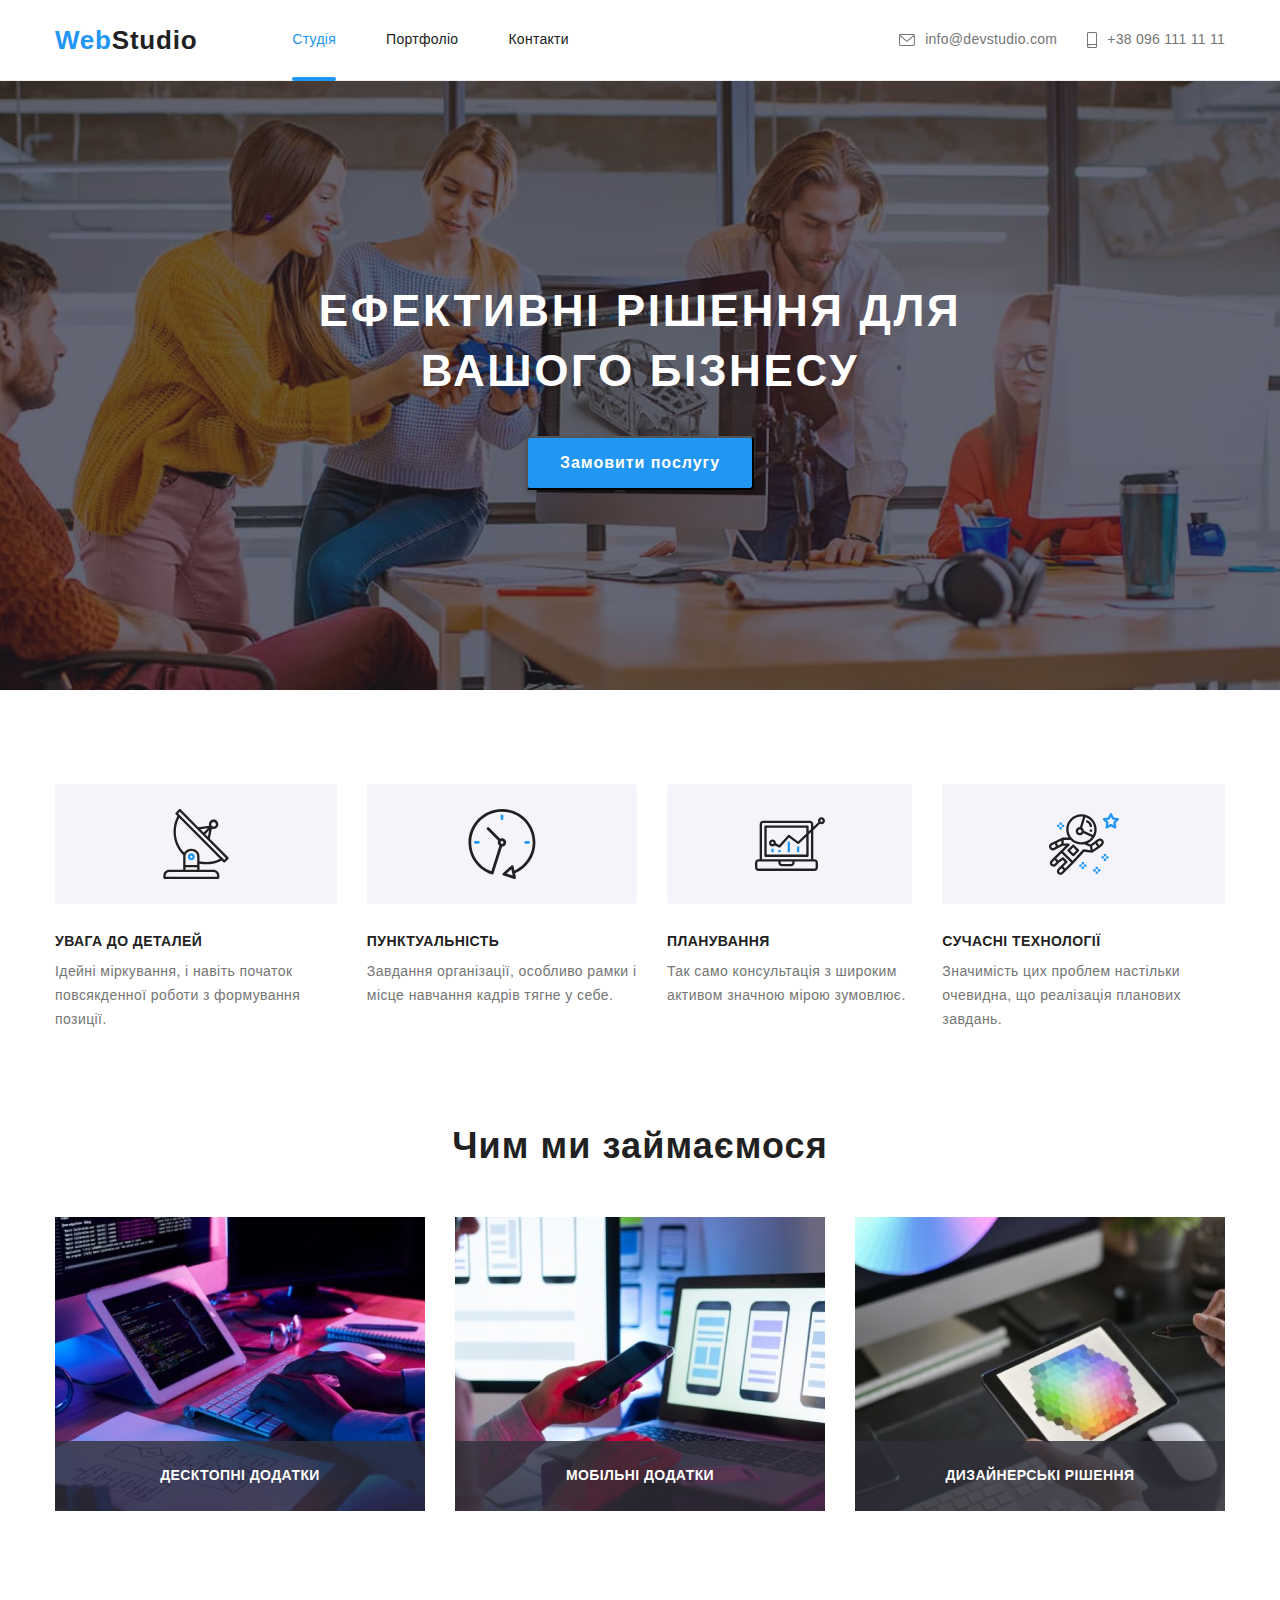
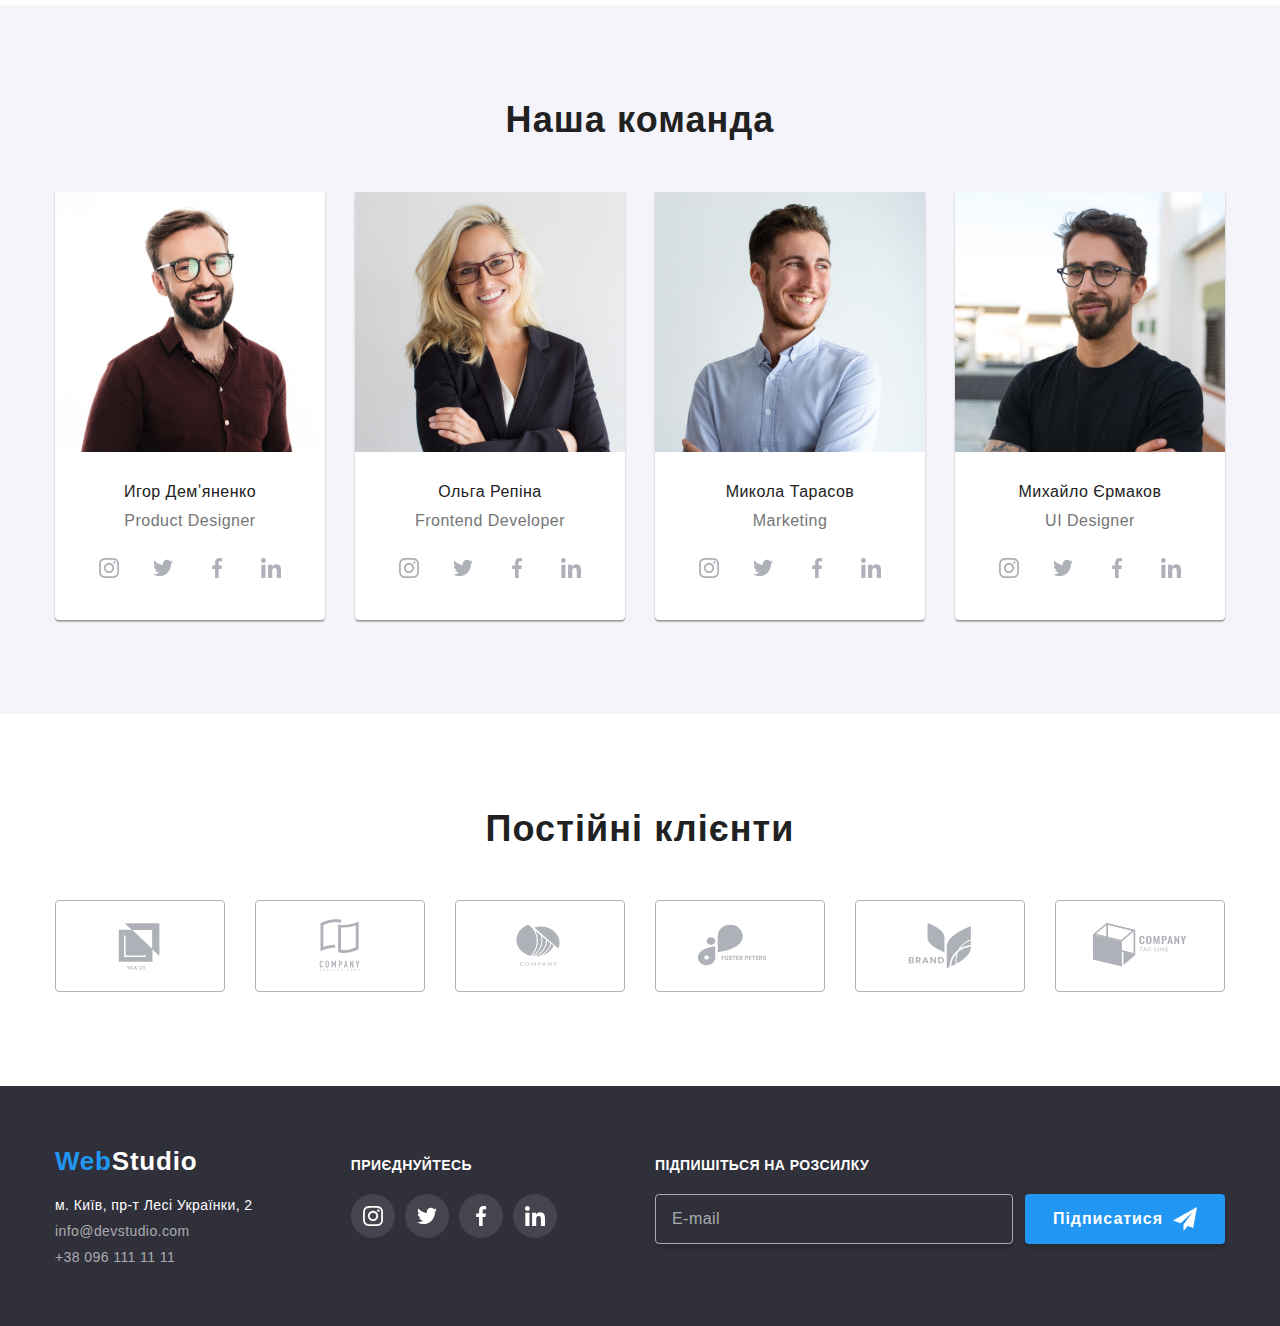
==== index.html @ 4e76b280 "clone hw7" ====
<!DOCTYPE html>
<html lang="en">
  <head>
    <meta charset="UTF-8" />
    <meta http-equiv="X-UA-Compatible" content="IE=edge" />
    <meta name="viewport" content="width=device-width, initial-scale=1.0" />
    <title>WebStudio</title>
    <link
      rel="stylesheet"
      href="https://cdnjs.cloudflare.com/ajax/libs/modern-normalize/1.1.0/modern-normalize.min.css"
    />
    <link rel="stylesheet" href="./css/main.min.css" />
  </head>

  <body>
    <!-- Header -->
    <header class="header">
      <!-- Navigation -->
      <div class="container nav-container">
        <nav class="nav">
          <a href="./index.html" class="nav__logo logo link"> Web<span class="logo-header">Studio</span> </a>
          <ul class="nav__list list">
            <li class="nav__item">
              <a href="./index.html" class="nav__link current link"> Студія </a>
            </li>
            <li class="nav-item">
              <a href="./portfolio.html" class="nav__link link"> Портфоліо </a>
            </li>
            <li class="nav__item">
              <a href="#" class="nav__link link"> Контакти </a>
            </li>
          </ul>
        </nav>

        <ul class="contact-nav list">
          <li class="contact-nav__item">
            <a href="mailto:info@devstudio.com" class="contact-nav__link link">
              <svg class="contact-nav__icon" width="16" height="12">
                <use href="./images/icons.svg#icon-envelope"></use>
              </svg>
              info@devstudio.com
            </a>
          </li>
          <li class="contact-nav__item">
            <a href="tel:+380961111111" class="contact-nav__link link">
              <svg class="contact-nav__icon" width="10" height="16">
                <use href="./images/icons.svg#icon-smartphone"></use>
              </svg>
              +38 096 111 11 11
            </a>
          </li>
        </ul>
      </div>
    </header>
    <!-- Main Content -->
    <main class="main">
      <!-- Section order service -->
      <section class="hero section">
        <div class="container hero-container">
          <h1 class="hero__title">
            Ефективні рішення для
            <br />
            вашого бізнесу
          </h1>
          <button data-modal-open class="hero__btn btn" type="button">Замовити послугу</button>
        </div>
      </section>
      <!-- Section Features -->
      <section class="main-features section">
        <div class="container">
          <h2 class="visually-hidden">Особливості</h2>
          <ul class="features-list list">
            <li class="features-list__item">
              <div class="features-list__card">
                <div class="features-list__icon-thumb">
                  <svg class="features-list__icon" width="70" height="70">
                    <use href="./images/icons.svg#icon-antenna"></use>
                  </svg>
                </div>
                <h3 class="features-list__title">Увага до деталей</h3>
                <p class="features-list__text">
                  Ідейні міркування, і навіть початок повсякденної роботи з формування позиції.
                </p>
              </div>
            </li>

            <li class="features-list__item">
              <div class="features-list__card">
                <div class="features-list__icon-thumb">
                  <svg class="features-list__icon" width="70" height="70">
                    <use href="./images/icons.svg#icon-clock"></use>
                  </svg>
                </div>
                <h3 class="features-list__title">Пунктуальність</h3>
                <p class="features-list__text">
                  Завдання організації, особливо рамки і місце навчання кадрів тягне у себе.
                </p>
              </div>
            </li>

            <li class="features-list__item">
              <div class="features-list__card">
                <div class="features-list__icon-thumb">
                  <svg class="features-list__icon" width="70" height="70">
                    <use href="./images/icons.svg#icon-diagram"></use>
                  </svg>
                </div>
                <h3 class="features-list__title">Планування</h3>
                <p class="features-list__text">Так само консультація з широким активом значною мірою зумовлює.</p>
              </div>
            </li>

            <li class="features-list__item">
              <div class="features-list__card">
                <div class="features-list__icon-thumb">
                  <svg class="features-list__icon" width="70" height="70">
                    <use href="./images/icons.svg#icon-astronaut"></use>
                  </svg>
                </div>
                <h3 class="features-list__title">Сучасні технології</h3>
                <p class="features-list__text">
                  Значимість цих проблем настільки очевидна, що реалізація планових завдань.
                </p>
              </div>
            </li>
          </ul>
        </div>
      </section>
      <!-- Section what we do -->
      <section class="work section">
        <div class="container">
          <h2 class="work__title">Чим ми займаємося</h2>
          <ul class="work-list list">
            <li class="work-list__item">
              <div class="work-list__thumb">
                <img class="work-list__img" src="images/box1.jpg" alt="Розробка додатків" width="370" />
                <p class="work-list__subtitle">Десктопні додатки</p>
              </div>
            </li>
            <li class="work-list__item">
              <div class="work-list__thumb">
                <img src="images/box2.jpg" alt="Розробка мобільного додатку" width="370" />
                <p class="work-list__subtitle">Мобільні додатки</p>
              </div>
            </li>
            <li class="work-list__item">
              <div class="work-list__thumb">
                <img src="images/box3.jpg" alt="Розробка дизайну" width="370" />
                <p class="work-list__subtitle">Дизайнерські рішення</p>
              </div>
            </li>
          </ul>
        </div>
      </section>
      <!-- Our team -->
      <section class="our-team section">
        <div class="container">
          <h2 class="our-team__title">Наша команда</h2>
          <ul class="team-list list">
            <li class="team-list__item">
              <img src="images/img.jpg" alt="Фото Игорь Демьяненко" class="photo-team" width="270" />
              <div class="team-list__wrap">
                <h3 class="team-list__title">Игор Демʼяненко</h3>
                <p lang="en" class="team-list__text">Product Designer</p>
                <ul class="socnet list">
                  <li class="socnet__item">
                    <a href="" class="socnet__link link">
                      <svg class="socnet__icon" width="20" height="20">
                        <use href="./images/icons.svg#icon-instagram"></use>
                      </svg>
                    </a>
                  </li>
                  <li class="socnet__item">
                    <a href="" class="socnet__link link">
                      <svg class="socnet__icon" width="20" height="20">
                        <use href="./images/icons.svg#icon-twitter"></use>
                      </svg>
                    </a>
                  </li>
                  <li class="socnet__item">
                    <a href="" class="socnet__link link">
                      <svg class="socnet__icon" width="20" height="20">
                        <use href="./images/icons.svg#icon-facebook"></use>
                      </svg>
                    </a>
                  </li>
                  <li class="socnet__item">
                    <a href="" class="socnet__link link">
                      <svg class="socnet__icon" width="20" height="20">
                        <use href="./images/icons.svg#icon-linkedin"></use>
                      </svg>
                    </a>
                  </li>
                </ul>
              </div>
            </li>

            <li class="team-list__item">
              <img src="images/img1.jpg" alt="Фото Ольга Репина" class="photo-team" width="270" />
              <div class="team-list__wrap">
                <h3 class="team-list__title">Ольга Репіна</h3>
                <p lang="en" class="team-list__text">Frontend Developer</p>
                <ul class="socnet list">
                  <li class="socnet__item">
                    <a href="" class="socnet__link link">
                      <svg class="socnet__icon" width="20" height="20">
                        <use href="./images/icons.svg#icon-instagram"></use>
                      </svg>
                    </a>
                  </li>
                  <li class="socnet__item">
                    <a href="" class="socnet__link link">
                      <svg class="socnet__icon" width="20" height="20">
                        <use href="./images/icons.svg#icon-twitter"></use>
                      </svg>
                    </a>
                  </li>
                  <li class="socnet__item">
                    <a href="" class="socnet__link link">
                      <svg class="socnet__icon" width="20" height="20">
                        <use href="./images/icons.svg#icon-facebook"></use>
                      </svg>
                    </a>
                  </li>
                  <li class="socnet__item">
                    <a href="" class="socnet__link link">
                      <svg class="socnet__icon" width="20" height="20">
                        <use href="./images/icons.svg#icon-linkedin"></use>
                      </svg>
                    </a>
                  </li>
                </ul>
              </div>
            </li>

            <li class="team-list__item">
              <img src="images/img2.jpg" alt="Фото Николай Тарасов" class="photo-team" width="270" />
              <div class="team-list__wrap">
                <h3 class="team-list__title">Микола Тарасов</h3>
                <p lang="en" class="team-list__text">Marketing</p>
                <ul class="socnet list">
                  <li class="socnet__item">
                    <a href="" class="socnet__link link">
                      <svg class="socnet__icon" width="20" height="20">
                        <use href="./images/icons.svg#icon-instagram"></use>
                      </svg>
                    </a>
                  </li>
                  <li class="socnet__item">
                    <a href="" class="socnet__link link">
                      <svg class="socnet__icon" width="20" height="20">
                        <use href="./images/icons.svg#icon-twitter"></use>
                      </svg>
                    </a>
                  </li>
                  <li class="socnet__item">
                    <a href="" class="socnet__link link">
                      <svg class="socnet__icon" width="20" height="20">
                        <use href="./images/icons.svg#icon-facebook"></use>
                      </svg>
                    </a>
                  </li>
                  <li class="socnet__item">
                    <a href="" class="socnet__link link">
                      <svg class="socnet__icon" width="20" height="20">
                        <use href="./images/icons.svg#icon-linkedin"></use>
                      </svg>
                    </a>
                  </li>
                </ul>
              </div>
            </li>

            <li class="team-list__item">
              <img src="images/img3.jpg" alt="Фото Михаил Ермаков" class="photo-team" width="270" />
              <div class="team-list__wrap">
                <h3 class="team-list__title">Михайло Єрмаков</h3>
                <p lang="en" class="team-list__text">UI Designer</p>
                <ul class="socnet list">
                  <li class="socnet__item">
                    <a href="" class="socnet__link link">
                      <svg class="socnet__icon" width="20" height="20">
                        <use href="./images/icons.svg#icon-instagram"></use>
                      </svg>
                    </a>
                  </li>
                  <li class="socnet__item">
                    <a href="" class="socnet__link link">
                      <svg class="socnet__icon" width="20" height="20">
                        <use href="./images/icons.svg#icon-twitter"></use>
                      </svg>
                    </a>
                  </li>
                  <li class="socnet__item">
                    <a href="" class="socnet__link link">
                      <svg class="socnet__icon" width="20" height="20">
                        <use href="./images/icons.svg#icon-facebook"></use>
                      </svg>
                    </a>
                  </li>
                  <li class="socnet__item">
                    <a href="" class="socnet__link link">
                      <svg class="socnet__icon" width="20" height="20">
                        <use href="./images/icons.svg#icon-linkedin"></use>
                      </svg>
                    </a>
                  </li>
                </ul>
              </div>
            </li>
          </ul>
        </div>
      </section>
      <!-- Clients -->
      <section class="clients section">
        <div class="container">
          <h2 class="clients-title title">Постійні клієнти</h2>
          <ul class="clients-list list">
            <li class="clients-list__item">
              <a href="" class="clients-list__link link">
                <svg class="clients-list__icon" width="106" height="60">
                  <use href="./images/icons.svg#icon-client1"></use>
                </svg>
              </a>
            </li>
            <li class="clients-list__item">
              <a href="" class="clients-list__link link">
                <svg class="clients-list__icon" width="106" height="60">
                  <use href="./images/icons.svg#icon-client2"></use>
                </svg>
              </a>
            </li>
            <li class="clients-list__item">
              <a href="" class="clients-list__link link">
                <svg class="clients-list__icon" width="106" height="60">
                  <use href="./images/icons.svg#icon-client3"></use>
                </svg>
              </a>
            </li>
            <li class="clients-list__item">
              <a href="" class="clients-list__link link">
                <svg class="clients-list__icon" width="106" height="60">
                  <use href="./images/icons.svg#icon-client4"></use>
                </svg>
              </a>
            </li>
            <li class="clients-list__item">
              <a href="" class="clients-list__link link">
                <svg class="clients-list__icon" width="106" height="60">
                  <use href="./images/icons.svg#icon-client5"></use>
                </svg>
              </a>
            </li>
            <li class="clients-list__item">
              <a href="" class="clients-list__link link">
                <svg class="clients-list__icon" width="106" height="60">
                  <use href="./images/icons.svg#icon-client6"></use>
                </svg>
              </a>
            </li>
          </ul>
        </div>
      </section>
    </main>
    <!-- Footer -->
    <footer class="footer">
      <div class="container">
        <div class="footer-wrap">
          <div class="adress-wrap">
            <address class="address">
              <a href="./index.html" class="logo link"> Web<span class="logo-footer">Studio</span> </a>
              <ul class="contacts list">
                <li class="contacts__item">
                  <a
                    href="https://goo.gl/maps/u7yBzn2zctHJCY1Q6"
                    target="_blank"
                    class="contacts__post-address link"
                    rel="noreferrer noopener nofollow "
                  >
                    м. Київ, пр-т Лесі Українки, 2
                  </a>
                </li>
                <li class="contacts__item">
                  <a href="mailto:info@devstudio.com " class="contacts__link link"> info@devstudio.com </a>
                </li>
                <li class="contacts-item">
                  <a href="tel:+380961111111" class="contacts__link link"> +38 096 111 11 11 </a>
                </li>
              </ul>
            </address>
          </div>
          <div class="footer-soc-wrap">
            <h2 class="footer-soc-title title">Приєднуйтесь</h2>
            <ul class="socnet list">
              <li class="socnet__item">
                <a href="" class="socnet__link footer-soc-link link">
                  <svg class="socnet__icon" width="20" height="20">
                    <use href="./images/icons.svg#icon-instagram"></use>
                  </svg>
                </a>
              </li>
              <li class="socnet__item">
                <a href="" class="socnet__link footer-soc-link link">
                  <svg class="socnet__icon" width="20" height="20">
                    <use href="./images/icons.svg#icon-twitter"></use>
                  </svg>
                </a>
              </li>
              <li class="socnet__item">
                <a href="" class="socnet__link footer-soc-link link">
                  <svg class="socnet__icon" width="20" height="20">
                    <use href="./images/icons.svg#icon-facebook"></use>
                  </svg>
                </a>
              </li>
              <li class="socnet__item">
                <a href="" class="socnet__link footer-soc-link link">
                  <svg class="socnet__icon" width="20" height="20">
                    <use href="./images/icons.svg#icon-linkedin"></use>
                  </svg>
                </a>
              </li>
            </ul>
          </div>
          <div class="subscribe">
            <h2 class="subscribe__title">Підпишіться на розсилку</h2>
            <form class="subscribe__form">
              <input class="subscribe__email" name="user-email" type="email" placeholder="E-mail" />
              <button class="subscribe__btn btn" type="submit">
                Підписатися
                <svg class="subscribe__btn-icon" width="24" height="24">
                  <use href="./images/icons.svg#icon-icon-send"></use>
                </svg>
              </button>
            </form>
          </div>
        </div>
      </div>
    </footer>

    <div class="backdrop is-hidden" data-modal>
      <div class="modal">
        <p class="modal__title">Залиште свої дані, ми вам передзвонимо</p>
        <div class="btn-close-wrap">
          <button data-modal-close class="btn-close" type="button">
            <svg class="modal-icon-close" width="11" height="11">
              <use href="./images/icons.svg#icon-close-black"></use>
            </svg>
          </button>
        </div>
        <!-- Modal -->
        <form class="modal-form">
          <div class="modal-field">
            <label class="modal-label" for="user-name">Ім'я</label>
            <div class="input-wrap">
              <input type="text" class="modal-input" name="user-name" id="user-name" />
              <svg class="modal-icon" width="18" height="18">
                <use href="./images/icons.svg#icon-user-name"></use>
              </svg>
            </div>
          </div>
          <div class="modal-field">
            <label class="modal-label" for="user-phone">Телефон</label>
            <div class="input-wrap">
              <input type="tel" class="modal-input" name="user-phone" id="user-phone" />
              <svg class="modal-icon" width="18" height="18">
                <use href="./images/icons.svg#icon-user-phone"></use>
              </svg>
            </div>
          </div>
          <div class="modal-field">
            <label class="modal-label" for="user-email">Пошта</label>
            <div class="input-wrap">
              <input type="email" class="modal-input" name="user-email" id="user-email" />
              <svg class="modal-icon" width="18" height="18">
                <use href="./images/icons.svg#icon-user-mail"></use>
              </svg>
            </div>
          </div>
          <div class="modal-field-text">
            <label class="modal-label" for="user-text">Коментар</label>
            <textarea name="user-text" id="user-text" placeholder="Введіть текст" class="modal-text"></textarea>
          </div>
          <div class="modal-field-check">
            <input class="modal-check visually-hidden" type="checkbox" name="policy" id="policy" value="true" />
            <label for="policy" class="check-text">
              <span>
                <svg class="check-icon" width="13" height="10">
                  <use href="./images/icons.svg#icon-check"></use>
                </svg>
              </span>
              Погоджуюся з розсилкою та приймаю<a href="" class="policy-agreement">Умови договору</a>
            </label>
          </div>
          <div class="btn-wrap">
            <button class="btn-modal" type="submit">Відправити</button>
          </div>
        </form>
      </div>
    </div>

    <script src="./js/modal.js"></script>
  </body>
</html>
---- css/main.min.css ----
@font-face{font-family:"Roboto";font-style:normal;font-weight:400;src:url("../fonts/roboto-v30-latin_cyrillic-regular.eot");src:local(""),url("../fonts/roboto-v30-latin_cyrillic-regular.eot?#iefix") format("embedded-opentype"),url("../fonts/roboto-v30-latin_cyrillic-regular.woff2") format("woff2"),url("../fonts/roboto-v30-latin_cyrillic-regular.woff") format("woff"),url("../fonts/roboto-v30-latin_cyrillic-regular.ttf") format("truetype"),url("../fonts/roboto-v30-latin_cyrillic-regular.svg#Roboto") format("svg")}@font-face{font-family:"Roboto";font-style:normal;font-weight:500;src:url("../fonts/roboto-v30-latin_cyrillic-500.eot");src:local(""),url("../fonts/roboto-v30-latin_cyrillic-500.eot?#iefix") format("embedded-opentype"),url("../fonts/roboto-v30-latin_cyrillic-500.woff2") format("woff2"),url("../fonts/roboto-v30-latin_cyrillic-500.woff") format("woff"),url("../fonts/roboto-v30-latin_cyrillic-500.ttf") format("truetype"),url("../fonts/roboto-v30-latin_cyrillic-500.svg#Roboto") format("svg")}@font-face{font-family:"Roboto";font-style:normal;font-weight:700;src:url("../fonts/roboto-v30-latin_cyrillic-700.eot");src:local(""),url("../fonts/roboto-v30-latin_cyrillic-700.eot?#iefix") format("embedded-opentype"),url("../fonts/roboto-v30-latin_cyrillic-700.woff2") format("woff2"),url("../fonts/roboto-v30-latin_cyrillic-700.woff") format("woff"),url("../fonts/roboto-v30-latin_cyrillic-700.ttf") format("truetype"),url("../fonts/roboto-v30-latin_cyrillic-700.svg#Roboto") format("svg")}@font-face{font-family:"Roboto";font-style:normal;font-weight:900;src:url("../fonts/roboto-v30-latin_cyrillic-900.eot");src:local(""),url("../fonts/roboto-v30-latin_cyrillic-900.eot?#iefix") format("embedded-opentype"),url("../fonts/roboto-v30-latin_cyrillic-900.woff2") format("woff2"),url("../fonts/roboto-v30-latin_cyrillic-900.woff") format("woff"),url("../fonts/roboto-v30-latin_cyrillic-900.ttf") format("truetype"),url("../fonts/roboto-v30-latin_cyrillic-900.svg#Roboto") format("svg")}@font-face{font-family:"Raleway";font-style:normal;font-weight:700;src:url("../fonts/raleway-v28-latin-700.eot");src:local(""),url("../fonts/raleway-v28-latin-700.eot?#iefix") format("embedded-opentype"),url("../fonts/raleway-v28-latin-700.woff2") format("woff2"),url("../fonts/raleway-v28-latin-700.woff") format("woff"),url("../fonts/raleway-v28-latin-700.ttf") format("truetype"),url("../fonts/raleway-v28-latin-700.svg#Raleway") format("svg")}:root{--brand-color: #2196f3;--btn-hover: #188ce8;--main-color: #212121;--second-color: #757575;--accent-color: #ffffff;--background: #2f303a;--foot-color: rgba(255, 255, 255, 0.6);--portfolio-bcg-color: #f5f4fa;--icon-social-color: #afb1b8;--backdrop-color: rgba(0, 0, 0, 0.2);--overflow-color: rgba(33, 150, 243, 0.9);--timing-duration: 250ms;--timing-function: cubic-bezier(0.4, 0, 0.2, 1)}.visually-hidden{position:absolute;width:1px;height:1px;margin:-1px;border:0;padding:0;white-space:nowrap;clip-path:inset(100%);clip:rect(0 0 0 0);overflow:hidden}h1,h2,h3,h4,h5,h6,p{margin-top:0;margin-bottom:0}ul,ol{margin:0;padding-left:0}body{font-family:"Roboto",sans-serif;font-style:normal;font-size:14px;color:var(--main-color)}img{display:block;max-width:100%;height:auto}.link{text-decoration:none;padding:0}.list{list-style:none}.hero__btn{font-size:16px;line-height:1.9;font-weight:700;letter-spacing:.06em;background:var(--brand-color);box-shadow:0px 4px 4px rgba(0,0,0,.15);border-radius:4px;font-family:inherit;font-style:normal;text-align:center;color:var(--accent-color);padding:10px 32px;transition:background-color var(--timing-duration) var(--timing-function)}.hero__btn:hover,.hero__btn:focus{background-color:var(--btn-hover)}.subscribe__btn{font-size:16px;line-height:1.875;font-weight:700;letter-spacing:.06em;background-color:var(--brand-color);box-shadow:0px 4px 4px rgba(0,0,0,.15);border-radius:4px;border:none;font-family:inherit;font-style:normal;display:flex;align-items:center;text-align:center;color:var(--accent-color);padding:10px 28px;transition:background-color var(--timing-duration) var(--timing-function)}.subscribe__btn:hover,.subscribe__btn:focus{background-color:var(--btn-hover)}.subscribe__btn-icon{fill:currentColor;margin-left:10px}.filters__btn{font-size:16px;line-height:1.6;font-weight:500;letter-spacing:.03em;color:var(--main-color);background-color:var(--portfolio-bcg-color);border-radius:4px;border-style:none;font-family:inherit;font-style:normal;text-align:center;cursor:pointer;padding:6px 22px;transition:background-color var(--timing-duration) var(--timing-function),color var(--timing-duration) var(--timing-function),box-shadow var(--timing-duration) var(--timing-function)}.filters__btn:hover,.filters__btn:focus{background-color:var(--brand-color);color:var(--accent-color);box-shadow:0px 3px 1px rgba(0,0,0,.1),0px 1px 2px rgba(0,0,0,.08),0px 2px 2px rgba(0,0,0,.12)}.current-btn{background-color:var(--brand-color);color:var(--accent-color);box-shadow:0px 3px 1px rgba(0,0,0,.1),0px 1px 2px rgba(0,0,0,.08),0px 2px 2px rgba(0,0,0,.12)}.container{width:100%;max-width:1200px;padding-left:15px;padding-right:15px;margin:0 auto}.section{padding-top:94px;padding-bottom:94px}.work__title,.our-team__title,.clients-title{font-size:36px;line-height:1.17;font-weight:700;letter-spacing:.03em;text-align:center}.backdrop{position:fixed;top:0;left:0;width:100%;height:100%;background-color:var(--backdrop-color);opacity:1;transition:opacity var(--timing-duration) var(--timing-function),visibility var(--timing-duration) var(--timing-function)}.backdrop.is-hidden{visibility:hidden;opacity:0;pointer-events:none}.modal{position:absolute;top:50%;left:50%;width:528px;min-height:581px;background-color:var(--accent-color);box-shadow:0px 1px 3px rgba(0,0,0,.12),0px 1px 1px rgba(0,0,0,.14),0px 2px 1px rgba(0,0,0,.2);border-radius:4px;transform:translate(-50%, -50%) scale(1);transition:transform var(--timing-duration) var(--timing-function);padding:40px}.backdrop.is-hidden .modal{transform:translate(-50%, -50%) scale(0)}.btn-close-wrap{position:absolute;right:8px;top:8px}.btn-close{display:flex;justify-content:center;align-items:center;width:30px;height:30px;border-radius:50%;background:var(--accent-color);border:1px solid rgba(0,0,0,.1);transition:color var(--timing-duration) var(--timing-function)}.btn-close:hover,.btn-close:focus{color:var(--btn-hover)}.modal-icon-close{fill:currentColor}.modal__title{font-size:20px;line-height:1.15;font-weight:700;letter-spacing:.03em;text-align:center;margin-bottom:30px}.modal-form{width:448px}.modal-field{margin-bottom:10px}.modal-label{font-size:12px;line-height:1.17;font-weight:400;letter-spacing:.01em;color:var(--second-color);display:block;margin-bottom:4px}.modal-input{width:100%;height:40px;border:1px solid rgba(33,33,33,.2);border-radius:4px;padding-left:42px;background-color:rgba(0,0,0,0);transition:border var(--timing-duration) var(--timing-function)}.modal-input:focus{border:1px solid var(--overflow-color);outline:rgba(0,0,0,0)}.input-wrap{position:relative}.modal-icon{position:absolute;top:50%;left:15px;transform:translateY(-50%);transition:fill var(--timing-duration) var(--timing-function)}.modal-input:focus~.modal-icon{fill:var(--overflow-color)}.modal-field-text{margin-bottom:20px}.modal-text{width:100%;height:120px;border:1px solid rgba(33,33,33,.2);border-radius:4px;padding:12px 16px;resize:none}.modal-text:focus{border:1px solid var(--overflow-color);outline:rgba(0,0,0,0)}.modal-text::placeholder{font-weight:400;font-size:12px;line-height:14px;letter-spacing:.01em;color:rgba(117,117,117,.5)}.modal-field-check{margin-bottom:30px}.check-text{display:flex;align-items:center;justify-content:center;font-size:14px;line-height:1.7;font-weight:400;letter-spacing:.03em;color:var(--second-color)}.check-text span{width:16px;height:15px;border:2px solid var(--main-color);border-radius:2px;margin-right:10px;display:flex;align-items:center;justify-content:center;transition:background-color var(--timing-duration) var(--timing-function);transition:border-color var(--timing-duration) var(--timing-function)}.modal-check:checked+.check-text span{background-color:var(--brand-color);border:none}.modal-check:focus+.check-text span{border-color:var(--main-color)}.check-icon{fill:rgba(0,0,0,0);transition:fill var(--timing-duration) var(--timing-function)}.modal-check:checked+.check-text .check-icon{fill:var(--accent-color)}.policy-agreement{color:var(--overflow-color);font-weight:400;font-size:14px;line-height:1.7;letter-spacing:.03em}.btn-modal{background:var(--brand-color);box-shadow:0px 4px 4px rgba(0,0,0,.15);border-radius:4px;font-family:inherit;font-style:normal;font-size:16px;line-height:1.875;font-weight:700;letter-spacing:.06em;color:var(--accent-color);padding:10px 52px;border:none;transition:background-color var(--timing-duration) var(--timing-function)}.btn-modal:hover,.btn-modal:focus{background-color:var(--btn-hover)}.btn-wrap{display:flex;justify-content:center;align-items:center}.socnet{display:flex;justify-content:center;gap:10px}.socnet__link{width:44px;height:44px;border-radius:50%;background-color:var(--accent-color);display:flex;align-items:center;justify-content:center;color:var(--icon-social-color);transition:background-color var(--timing-duration) var(--timing-function),color var(--timing-duration) var(--timing-function)}.socnet__link:hover{background-color:var(--brand-color);color:var(--accent-color)}.socnet__icon{fill:currentColor}.footer-soc-link{background-color:rgba(255,255,255,.1);color:var(--accent-color);transition:background-color var(--timing-duration) var(--timing-function)}.footer-soc-link:focus{background-color:var(--brand-color)}.logo{font-family:"Raleway",sans-serif;font-size:26px;line-height:1.19;font-weight:700;letter-spacing:.03em;color:var(--brand-color);padding:0}.logo-header{color:var(--main-color)}.logo-footer{color:var(--accent-color)}.header{border-bottom:1px solid #ececec}.nav-container{display:flex;align-items:center}.nav{display:flex;align-items:center}.nav__list{margin-left:95px;display:flex;gap:50px}.nav__list .nav__item:last-child{margin-right:0}.contact-nav{margin-left:auto;display:flex;justify-content:space-between;gap:30px}.contact-nav__link{font-size:14px;line-height:1.14;font-weight:500;letter-spacing:.02em;color:var(--second-color);display:flex;align-items:center;padding:10px 0;transition:color var(--timing-duration) var(--timing-function)}.contact-nav__link:hover,.contact-nav__link:focus{color:var(--brand-color)}.contact-nav__icon{margin-right:10px;fill:currentColor}.nav__link{font-size:14px;line-height:1.14;font-weight:500;letter-spacing:.02em;color:var(--main-color);display:inline-block;padding:32px 0;transition:color var(--timing-duration) var(--timing-function)}.nav__link:hover,.nav__link:focus{color:var(--brand-color)}.current{color:var(--brand-color);position:relative}.current::after{position:absolute;content:"";width:100%;height:4px;border-radius:2px;background-color:currentColor;left:0;bottom:-1px}.hero{max-width:1600px;margin:0 auto;background-image:linear-gradient(rgba(47, 48, 58, 0.4), rgba(47, 48, 58, 0.4)),url(../images/main-section-Img.jpg);background-repeat:no-repeat;background-size:cover;background-position:center;text-align:center;padding:200px 0}.hero__title{margin-bottom:35px;font-size:44px;line-height:1.36;font-weight:900;letter-spacing:.06em;text-align:center;text-transform:uppercase;color:var(--accent-color)}.features-list{display:flex;gap:30px}.features-list__icon-thumb{display:flex;justify-content:center;align-items:center;height:120px;margin-bottom:30px;background:var(--portfolio-bcg-color);border-radius:4px}.features-list__title{font-size:14px;line-height:1.14;font-weight:700;letter-spacing:.03em;text-transform:uppercase;margin-bottom:10px}.features-list__text{font-weight:400;line-height:1.7;letter-spacing:.03em;color:var(--second-color)}.work{padding-top:0}.work__title{margin-bottom:50px}.work-list{display:flex;justify-content:center;gap:30px}.work-list__thumb{position:relative}.work-list__subtitle{position:absolute;padding:27px 0;font-size:14px;line-height:1.14;font-weight:700;letter-spacing:.03em;text-align:center;text-transform:uppercase;color:var(--accent-color);width:100%;height:70px;background:rgba(47,48,58,.8);bottom:0}.our-team{background-color:var(--portfolio-bcg-color)}.our-team__title{margin-bottom:50px}.team-list{display:flex;gap:30px}.team-list__item{background:var(--accent-color);box-shadow:0px 1px 3px rgba(0,0,0,.12),0px 1px 1px rgba(0,0,0,.14),0px 2px 1px rgba(0,0,0,.2);border-radius:0px 0px 4px 4px}.team-list__wrap{padding:30px 32px}.team-list__title{font-size:16px;line-height:1.19;font-weight:500;letter-spacing:.03em;text-align:center;margin-bottom:10px}.team-list__text{font-size:16px;line-height:1.19;font-weight:400;letter-spacing:.03em;text-align:center;color:var(--second-color);margin-bottom:16px}.clients-list{display:flex;gap:30px;justify-content:center;margin-top:50px}.clients-list__link{width:170px;height:92px;border:1px solid var(--icon-social-color);border-radius:4px;color:var(--icon-social-color);display:flex;align-items:center;justify-content:center;transition:color var(--timing-duration) var(--timing-function),border var(--timing-duration) var(--timing-function)}.clients-list__link:hover,.clients-list__link:focus{color:var(--brand-color);border:1px solid var(--brand-color)}.clients-list__icon{fill:currentColor}.footer{padding:60px 0;background-color:var(--background)}.address{font-style:normal}.contacts{margin-top:20px}.contacts .contacts__item{margin-bottom:10px}.contacts .contacts__item:last-child{margin-bottom:0}.contacts__post-address{font-size:14px;line-height:1.17;font-weight:400;letter-spacing:.03em;color:var(--accent-color);padding:0}.contacts__post-address:hover,.contacts__post-address:focus{color:var(--brand-color)}.contacts__link{font-size:14px;line-height:1.17;font-weight:400;letter-spacing:.03em;color:var(--foot-color);padding:0}.contacts__link:hover,.contacts__link:focus{color:var(--brand-color)}.footer-soc-title,.subscribe__title{font-size:14px;line-height:1.14;font-weight:700;letter-spacing:.03em;text-transform:uppercase;color:var(--accent-color);margin-bottom:20px}.footer-soc-wrap{margin-top:12px}.footer-wrap{display:flex;justify-content:space-between}.subscribe{margin-top:12px}.subscribe__form{display:flex;gap:12px;margin-top:20px}.subscribe__email{width:358px;height:50px;border:1px solid var(--foot-color);box-shadow:0px 4px 4px rgba(0,0,0,.15);border-radius:4px;font-family:inherit;font-style:normal;font-size:16px;line-height:1.25;font-weight:400;letter-spacing:.03em;color:var(--accent-color);background-color:rgba(0,0,0,0);display:flex;align-items:center;padding-left:16px}.subscribe__email::placeholder{color:var(--foot-color)}.subscribe__email:focus{outline:none;border:1px solid var(--overflow-color)}.filters{display:flex;justify-content:center;margin-bottom:46px;gap:8px}.projects{display:flex;flex-wrap:wrap;gap:30px}.projects__item{width:calc((100% - 60px)/3)}.projects__link{display:block;padding:0;transition:box-shadow var(--timing-duration) var(--timing-function)}.projects__link:hover,.projects__link:focus{box-shadow:0px 1px 1px rgba(0,0,0,.12),0px 4px 4px rgba(0,0,0,.06),1px 4px 6px rgba(0,0,0,.16)}.project-card{position:relative;overflow:hidden}.project-card__text{display:flex;align-items:center;top:0;left:0;position:absolute;font-size:18px;line-height:2;font-weight:400;letter-spacing:.03em;padding:63px 24px;color:var(--accent-color);background-color:var(--overflow-color);width:100%;height:100%;transform:translateY(100%);transition:transform var(--timing-duration) var(--timing-function)}.projects__item:hover .project-card__text{transform:translateY(0%)}.description-wrap{border-bottom:1px solid #eee;border-left:1px solid #eee;border-right:1px solid #eee;padding:20px 24px}.description-wrap .description-wrap__title{font-size:18px;line-height:2;font-weight:700;letter-spacing:.06em;margin-bottom:4px;color:var(--main-color)}.description-wrap .description-wrap__type{font-size:16px;line-height:1.87;font-weight:400;letter-spacing:.03em;color:var(--second-color)}/*# sourceMappingURL=main.min.css.map */
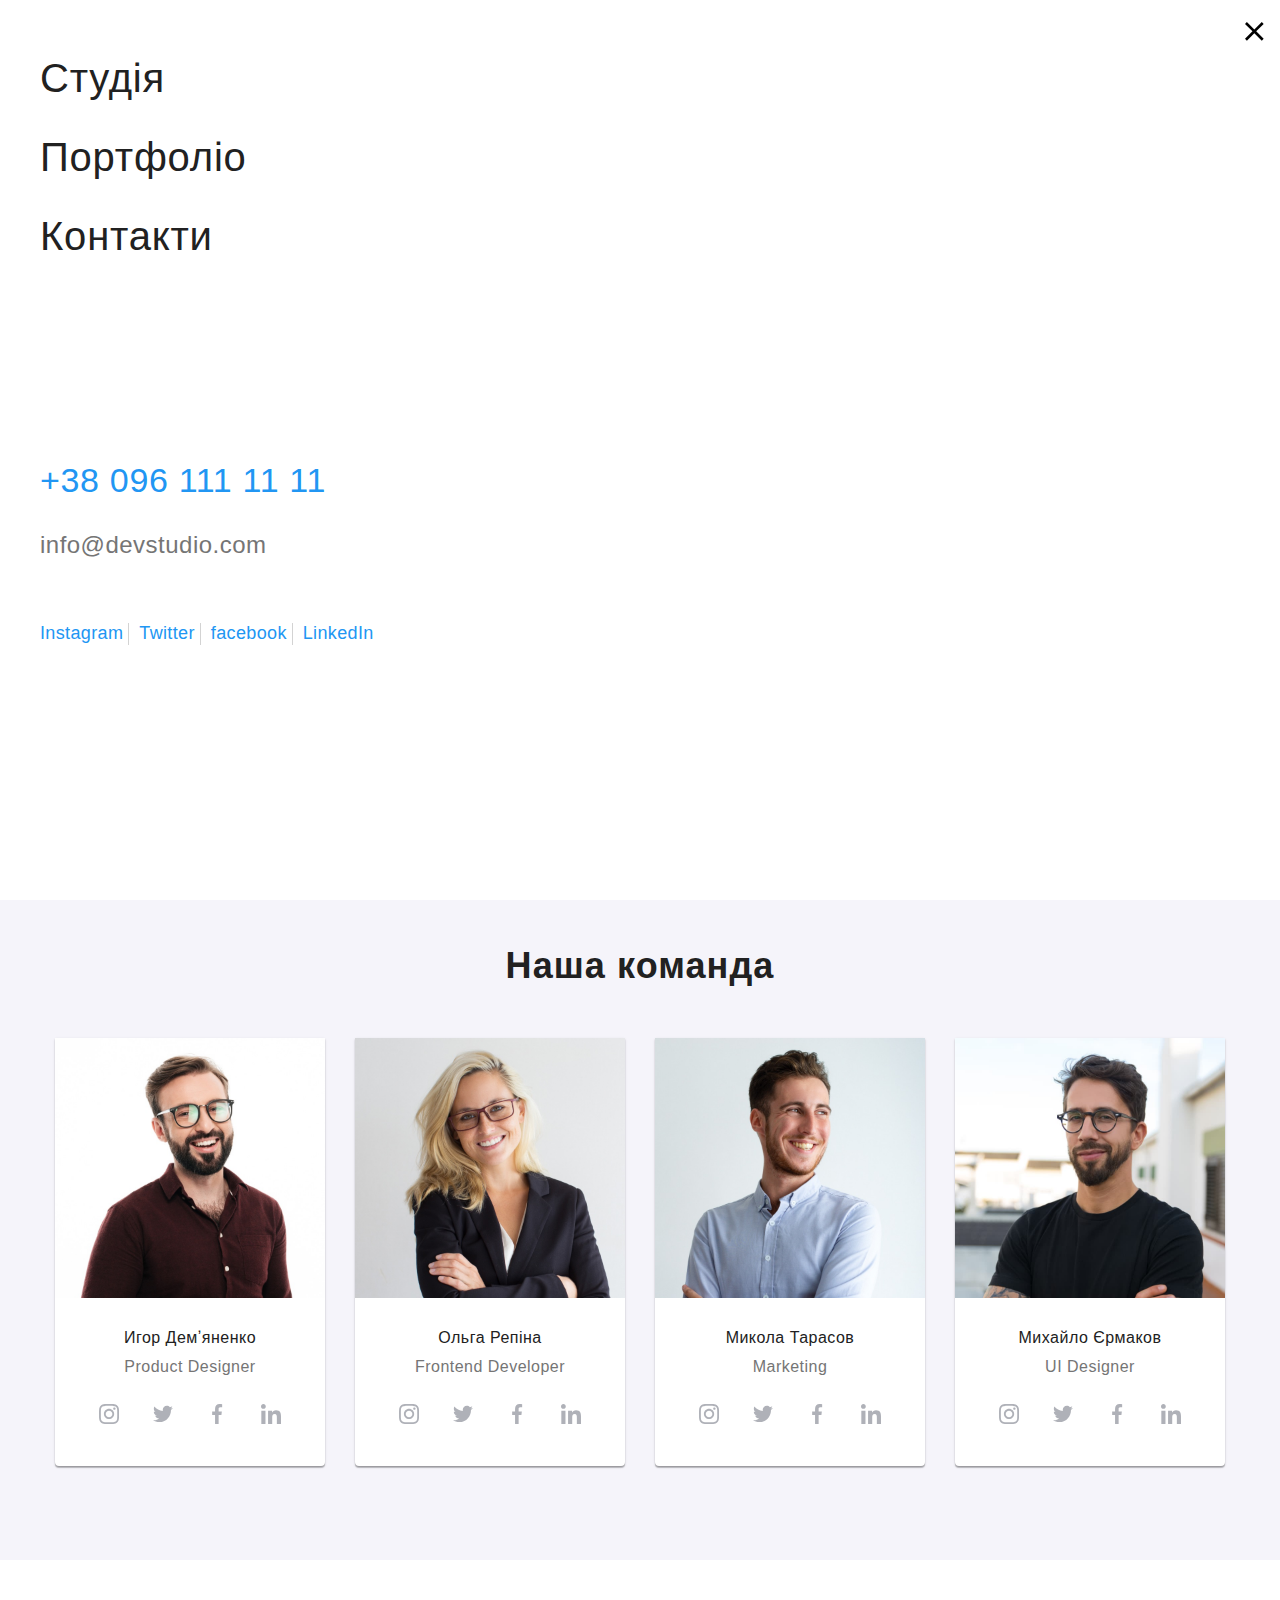
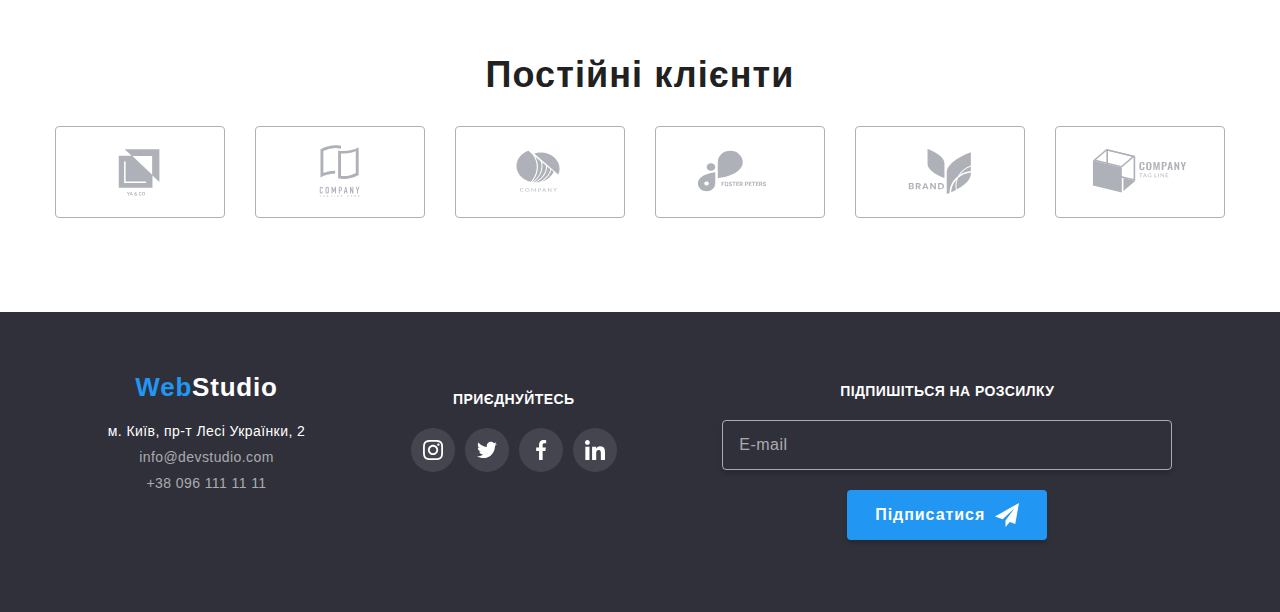
==== commit ee202d0f: "add markup" ====
--- a/index.html
+++ b/index.html
@@ -15,41 +15,60 @@
   <body>
     <!-- Header -->
     <header class="header">
-      <!-- Navigation -->
       <div class="container nav-container">
+        <a href="./index.html" class="header__logo logo link"> Web<span class="logo-header">Studio</span> </a>
+        <button class="menu-open" type="button">
+          <svg class="menu-icon" width="40" height="40">
+            <use href="./images/icons.svg#icon-menu_40px"></use>
+          </svg>
+        </button>
         <nav class="nav">
-          <a href="./index.html" class="nav__logo logo link"> Web<span class="logo-header">Studio</span> </a>
-          <ul class="nav__list list">
-            <li class="nav__item">
-              <a href="./index.html" class="nav__link current link"> Студія </a>
+          <ul class="nav__navigation list">
+            <li class="nav__item navigation-item">
+              <a href="./index.html" class="nav__link navigation-link current link"> Студія </a>
             </li>
             <li class="nav-item">
-              <a href="./portfolio.html" class="nav__link link"> Портфоліо </a>
-            </li>
-            <li class="nav__item">
-              <a href="#" class="nav__link link"> Контакти </a>
+              <a href="./portfolio.html" class="nav__link navigation-link link"> Портфоліо </a>
+            </li>
+            <li class="nav__item navigation-item">
+              <a href="#" class="nav__link navigation-link link"> Контакти </a>
             </li>
           </ul>
         </nav>
-
-        <ul class="contact-nav list">
-          <li class="contact-nav__item">
-            <a href="mailto:info@devstudio.com" class="contact-nav__link link">
-              <svg class="contact-nav__icon" width="16" height="12">
-                <use href="./images/icons.svg#icon-envelope"></use>
-              </svg>
-              info@devstudio.com
-            </a>
-          </li>
-          <li class="contact-nav__item">
-            <a href="tel:+380961111111" class="contact-nav__link link">
-              <svg class="contact-nav__icon" width="10" height="16">
-                <use href="./images/icons.svg#icon-smartphone"></use>
-              </svg>
-              +38 096 111 11 11
-            </a>
-          </li>
-        </ul>
+        <div class="header-connect">
+          <ul class="contact list">
+            <li class="contact__item">
+              <a href="mailto:info@devstudio.com" class="contact-link link">
+                <svg class="contact__icon" width="16" height="12">
+                  <use href="./images/icons.svg#icon-envelope"></use>
+                </svg>
+                info@devstudio.com
+              </a>
+            </li>
+            <li class="contact__item">
+              <a href="tel:+380961111111" class="contact__link link">
+                <svg class="contact__icon" width="10" height="16">
+                  <use href="./images/icons.svg#icon-smartphone"></use>
+                </svg>
+                +38 096 111 11 11
+              </a>
+            </li>
+          </ul>
+          <ul class="social list">
+            <li class="social__item">
+              <a href="" class="social__link link">Instagramm</a>
+            </li>
+            <li class="social__item">
+              <a href="" class="social__link link">Twitter</a>
+            </li>
+            <li class="social__item">
+              <a href="" class="social__link link">facebook</a>
+            </li>
+            <li class="social__item">
+              <a href="" class="social__link link">LinkedIn</a>
+            </li>
+          </ul>
+        </div>
       </div>
     </header>
     <!-- Main Content -->
@@ -127,7 +146,7 @@
         </div>
       </section>
       <!-- Section what we do -->
-      <section class="work section">
+      <!-- <section class="work section">
         <div class="container">
           <h2 class="work__title">Чим ми займаємося</h2>
           <ul class="work-list list">
@@ -151,7 +170,7 @@
             </li>
           </ul>
         </div>
-      </section>
+      </section> -->
       <!-- Our team -->
       <section class="our-team section">
         <div class="container">
@@ -366,9 +385,9 @@
     <footer class="footer">
       <div class="container">
         <div class="footer-wrap">
-          <div class="adress-wrap">
+          <div class="address-wrap">
             <address class="address">
-              <a href="./index.html" class="logo link"> Web<span class="logo-footer">Studio</span> </a>
+              <a href="./index.html" class="logo address__logo link"> Web<span class="logo-footer">Studio</span> </a>
               <ul class="contacts list">
                 <li class="contacts__item">
                   <a
@@ -425,7 +444,9 @@
           <div class="subscribe">
             <h2 class="subscribe__title">Підпишіться на розсилку</h2>
             <form class="subscribe__form">
-              <input class="subscribe__email" name="user-email" type="email" placeholder="E-mail" />
+              <div class="subscribe__field">
+                <input class="subscribe__email" name="user-email" type="email" placeholder="E-mail" />
+              </div>
               <button class="subscribe__btn btn" type="submit">
                 Підписатися
                 <svg class="subscribe__btn-icon" width="24" height="24">
@@ -498,6 +519,54 @@
         </form>
       </div>
     </div>
+    <div class="mobile-menu is-hidden">
+      <div class="menu-container">
+        <button class="menu-close" type="button">
+          <svg class="menu-icon" width="40" height="40">
+            <use href="./images/icons.svg#icon-close_40px"></use>
+          </svg>
+        </button>
+        <nav class="menu-nav">
+          <ul class="menu-nav__navigation list">
+            <li class="menu-nav__item">
+              <a href="./index.html" class="menu-nav__link link"> Студія </a>
+            </li>
+            <li class="menu-nav__item">
+              <a href="./portfolio.html" class="menu-nav__link link"> Портфоліо </a>
+            </li>
+            <li class="menu-nav__item">
+              <a href="#" class="menu-nav__link link"> Контакти </a>
+            </li>
+          </ul>
+        </nav>
+        <div class="menu-connect">
+          <ul class="menu-contact list">
+            <li class="menu-contact__item">
+              <a href="tel:+380961111111" class="menu-tel link"> +38 096 111 11 11 </a>
+            </li>
+            <li class="menu-contact__item">
+              <a href="mailto:info@devstudio.com" class="menu-email link"> info@devstudio.com </a>
+            </li>
+          </ul>
+          <ul class="menu-social list">
+            <li class="menu-social__item">
+              <a href="" class="menu-social__link link">Instagram</a>
+            </li>
+            <li class="menu-social__item">
+              <a href="" class="menu-social__link link">Twitter</a>
+            </li>
+            <li class="menu-social__item">
+              <a href="" class="menu-social__link link">facebook</a>
+            </li>
+            <li class="menu-social__item">
+              <a href="" class="menu-social__link link">LinkedIn</a>
+            </li>
+          </ul>
+        </div>
+      </div>
+    </div>
+
+    <script src="./js/mobile-menu.js"></script>
 
     <script src="./js/modal.js"></script>
   </body>
--- a/css/main.min.css
+++ b/css/main.min.css
@@ -1 +1 @@
-@font-face{font-family:"Roboto";font-style:normal;font-weight:400;src:url("../fonts/roboto-v30-latin_cyrillic-regular.eot");src:local(""),url("../fonts/roboto-v30-latin_cyrillic-regular.eot?#iefix") format("embedded-opentype"),url("../fonts/roboto-v30-latin_cyrillic-regular.woff2") format("woff2"),url("../fonts/roboto-v30-latin_cyrillic-regular.woff") format("woff"),url("../fonts/roboto-v30-latin_cyrillic-regular.ttf") format("truetype"),url("../fonts/roboto-v30-latin_cyrillic-regular.svg#Roboto") format("svg")}@font-face{font-family:"Roboto";font-style:normal;font-weight:500;src:url("../fonts/roboto-v30-latin_cyrillic-500.eot");src:local(""),url("../fonts/roboto-v30-latin_cyrillic-500.eot?#iefix") format("embedded-opentype"),url("../fonts/roboto-v30-latin_cyrillic-500.woff2") format("woff2"),url("../fonts/roboto-v30-latin_cyrillic-500.woff") format("woff"),url("../fonts/roboto-v30-latin_cyrillic-500.ttf") format("truetype"),url("../fonts/roboto-v30-latin_cyrillic-500.svg#Roboto") format("svg")}@font-face{font-family:"Roboto";font-style:normal;font-weight:700;src:url("../fonts/roboto-v30-latin_cyrillic-700.eot");src:local(""),url("../fonts/roboto-v30-latin_cyrillic-700.eot?#iefix") format("embedded-opentype"),url("../fonts/roboto-v30-latin_cyrillic-700.woff2") format("woff2"),url("../fonts/roboto-v30-latin_cyrillic-700.woff") format("woff"),url("../fonts/roboto-v30-latin_cyrillic-700.ttf") format("truetype"),url("../fonts/roboto-v30-latin_cyrillic-700.svg#Roboto") format("svg")}@font-face{font-family:"Roboto";font-style:normal;font-weight:900;src:url("../fonts/roboto-v30-latin_cyrillic-900.eot");src:local(""),url("../fonts/roboto-v30-latin_cyrillic-900.eot?#iefix") format("embedded-opentype"),url("../fonts/roboto-v30-latin_cyrillic-900.woff2") format("woff2"),url("../fonts/roboto-v30-latin_cyrillic-900.woff") format("woff"),url("../fonts/roboto-v30-latin_cyrillic-900.ttf") format("truetype"),url("../fonts/roboto-v30-latin_cyrillic-900.svg#Roboto") format("svg")}@font-face{font-family:"Raleway";font-style:normal;font-weight:700;src:url("../fonts/raleway-v28-latin-700.eot");src:local(""),url("../fonts/raleway-v28-latin-700.eot?#iefix") format("embedded-opentype"),url("../fonts/raleway-v28-latin-700.woff2") format("woff2"),url("../fonts/raleway-v28-latin-700.woff") format("woff"),url("../fonts/raleway-v28-latin-700.ttf") format("truetype"),url("../fonts/raleway-v28-latin-700.svg#Raleway") format("svg")}:root{--brand-color: #2196f3;--btn-hover: #188ce8;--main-color: #212121;--second-color: #757575;--accent-color: #ffffff;--background: #2f303a;--foot-color: rgba(255, 255, 255, 0.6);--portfolio-bcg-color: #f5f4fa;--icon-social-color: #afb1b8;--backdrop-color: rgba(0, 0, 0, 0.2);--overflow-color: rgba(33, 150, 243, 0.9);--timing-duration: 250ms;--timing-function: cubic-bezier(0.4, 0, 0.2, 1)}.visually-hidden{position:absolute;width:1px;height:1px;margin:-1px;border:0;padding:0;white-space:nowrap;clip-path:inset(100%);clip:rect(0 0 0 0);overflow:hidden}h1,h2,h3,h4,h5,h6,p{margin-top:0;margin-bottom:0}ul,ol{margin:0;padding-left:0}body{font-family:"Roboto",sans-serif;font-style:normal;font-size:14px;color:var(--main-color)}img{display:block;max-width:100%;height:auto}.link{text-decoration:none;padding:0}.list{list-style:none}.hero__btn{font-size:16px;line-height:1.9;font-weight:700;letter-spacing:.06em;background:var(--brand-color);box-shadow:0px 4px 4px rgba(0,0,0,.15);border-radius:4px;font-family:inherit;font-style:normal;text-align:center;color:var(--accent-color);padding:10px 32px;transition:background-color var(--timing-duration) var(--timing-function)}.hero__btn:hover,.hero__btn:focus{background-color:var(--btn-hover)}.subscribe__btn{font-size:16px;line-height:1.875;font-weight:700;letter-spacing:.06em;background-color:var(--brand-color);box-shadow:0px 4px 4px rgba(0,0,0,.15);border-radius:4px;border:none;font-family:inherit;font-style:normal;display:flex;align-items:center;text-align:center;color:var(--accent-color);padding:10px 28px;transition:background-color var(--timing-duration) var(--timing-function)}.subscribe__btn:hover,.subscribe__btn:focus{background-color:var(--btn-hover)}.subscribe__btn-icon{fill:currentColor;margin-left:10px}.filters__btn{font-size:16px;line-height:1.6;font-weight:500;letter-spacing:.03em;color:var(--main-color);background-color:var(--portfolio-bcg-color);border-radius:4px;border-style:none;font-family:inherit;font-style:normal;text-align:center;cursor:pointer;padding:6px 22px;transition:background-color var(--timing-duration) var(--timing-function),color var(--timing-duration) var(--timing-function),box-shadow var(--timing-duration) var(--timing-function)}.filters__btn:hover,.filters__btn:focus{background-color:var(--brand-color);color:var(--accent-color);box-shadow:0px 3px 1px rgba(0,0,0,.1),0px 1px 2px rgba(0,0,0,.08),0px 2px 2px rgba(0,0,0,.12)}.current-btn{background-color:var(--brand-color);color:var(--accent-color);box-shadow:0px 3px 1px rgba(0,0,0,.1),0px 1px 2px rgba(0,0,0,.08),0px 2px 2px rgba(0,0,0,.12)}.container{width:100%;max-width:1200px;padding-left:15px;padding-right:15px;margin:0 auto}.section{padding-top:94px;padding-bottom:94px}.work__title,.our-team__title,.clients-title{font-size:36px;line-height:1.17;font-weight:700;letter-spacing:.03em;text-align:center}.backdrop{position:fixed;top:0;left:0;width:100%;height:100%;background-color:var(--backdrop-color);opacity:1;transition:opacity var(--timing-duration) var(--timing-function),visibility var(--timing-duration) var(--timing-function)}.backdrop.is-hidden{visibility:hidden;opacity:0;pointer-events:none}.modal{position:absolute;top:50%;left:50%;width:528px;min-height:581px;background-color:var(--accent-color);box-shadow:0px 1px 3px rgba(0,0,0,.12),0px 1px 1px rgba(0,0,0,.14),0px 2px 1px rgba(0,0,0,.2);border-radius:4px;transform:translate(-50%, -50%) scale(1);transition:transform var(--timing-duration) var(--timing-function);padding:40px}.backdrop.is-hidden .modal{transform:translate(-50%, -50%) scale(0)}.btn-close-wrap{position:absolute;right:8px;top:8px}.btn-close{display:flex;justify-content:center;align-items:center;width:30px;height:30px;border-radius:50%;background:var(--accent-color);border:1px solid rgba(0,0,0,.1);transition:color var(--timing-duration) var(--timing-function)}.btn-close:hover,.btn-close:focus{color:var(--btn-hover)}.modal-icon-close{fill:currentColor}.modal__title{font-size:20px;line-height:1.15;font-weight:700;letter-spacing:.03em;text-align:center;margin-bottom:30px}.modal-form{width:448px}.modal-field{margin-bottom:10px}.modal-label{font-size:12px;line-height:1.17;font-weight:400;letter-spacing:.01em;color:var(--second-color);display:block;margin-bottom:4px}.modal-input{width:100%;height:40px;border:1px solid rgba(33,33,33,.2);border-radius:4px;padding-left:42px;background-color:rgba(0,0,0,0);transition:border var(--timing-duration) var(--timing-function)}.modal-input:focus{border:1px solid var(--overflow-color);outline:rgba(0,0,0,0)}.input-wrap{position:relative}.modal-icon{position:absolute;top:50%;left:15px;transform:translateY(-50%);transition:fill var(--timing-duration) var(--timing-function)}.modal-input:focus~.modal-icon{fill:var(--overflow-color)}.modal-field-text{margin-bottom:20px}.modal-text{width:100%;height:120px;border:1px solid rgba(33,33,33,.2);border-radius:4px;padding:12px 16px;resize:none}.modal-text:focus{border:1px solid var(--overflow-color);outline:rgba(0,0,0,0)}.modal-text::placeholder{font-weight:400;font-size:12px;line-height:14px;letter-spacing:.01em;color:rgba(117,117,117,.5)}.modal-field-check{margin-bottom:30px}.check-text{display:flex;align-items:center;justify-content:center;font-size:14px;line-height:1.7;font-weight:400;letter-spacing:.03em;color:var(--second-color)}.check-text span{width:16px;height:15px;border:2px solid var(--main-color);border-radius:2px;margin-right:10px;display:flex;align-items:center;justify-content:center;transition:background-color var(--timing-duration) var(--timing-function);transition:border-color var(--timing-duration) var(--timing-function)}.modal-check:checked+.check-text span{background-color:var(--brand-color);border:none}.modal-check:focus+.check-text span{border-color:var(--main-color)}.check-icon{fill:rgba(0,0,0,0);transition:fill var(--timing-duration) var(--timing-function)}.modal-check:checked+.check-text .check-icon{fill:var(--accent-color)}.policy-agreement{color:var(--overflow-color);font-weight:400;font-size:14px;line-height:1.7;letter-spacing:.03em}.btn-modal{background:var(--brand-color);box-shadow:0px 4px 4px rgba(0,0,0,.15);border-radius:4px;font-family:inherit;font-style:normal;font-size:16px;line-height:1.875;font-weight:700;letter-spacing:.06em;color:var(--accent-color);padding:10px 52px;border:none;transition:background-color var(--timing-duration) var(--timing-function)}.btn-modal:hover,.btn-modal:focus{background-color:var(--btn-hover)}.btn-wrap{display:flex;justify-content:center;align-items:center}.socnet{display:flex;justify-content:center;gap:10px}.socnet__link{width:44px;height:44px;border-radius:50%;background-color:var(--accent-color);display:flex;align-items:center;justify-content:center;color:var(--icon-social-color);transition:background-color var(--timing-duration) var(--timing-function),color var(--timing-duration) var(--timing-function)}.socnet__link:hover{background-color:var(--brand-color);color:var(--accent-color)}.socnet__icon{fill:currentColor}.footer-soc-link{background-color:rgba(255,255,255,.1);color:var(--accent-color);transition:background-color var(--timing-duration) var(--timing-function)}.footer-soc-link:focus{background-color:var(--brand-color)}.logo{font-family:"Raleway",sans-serif;font-size:26px;line-height:1.19;font-weight:700;letter-spacing:.03em;color:var(--brand-color);padding:0}.logo-header{color:var(--main-color)}.logo-footer{color:var(--accent-color)}.header{border-bottom:1px solid #ececec}.nav-container{display:flex;align-items:center}.nav{display:flex;align-items:center}.nav__list{margin-left:95px;display:flex;gap:50px}.nav__list .nav__item:last-child{margin-right:0}.contact-nav{margin-left:auto;display:flex;justify-content:space-between;gap:30px}.contact-nav__link{font-size:14px;line-height:1.14;font-weight:500;letter-spacing:.02em;color:var(--second-color);display:flex;align-items:center;padding:10px 0;transition:color var(--timing-duration) var(--timing-function)}.contact-nav__link:hover,.contact-nav__link:focus{color:var(--brand-color)}.contact-nav__icon{margin-right:10px;fill:currentColor}.nav__link{font-size:14px;line-height:1.14;font-weight:500;letter-spacing:.02em;color:var(--main-color);display:inline-block;padding:32px 0;transition:color var(--timing-duration) var(--timing-function)}.nav__link:hover,.nav__link:focus{color:var(--brand-color)}.current{color:var(--brand-color);position:relative}.current::after{position:absolute;content:"";width:100%;height:4px;border-radius:2px;background-color:currentColor;left:0;bottom:-1px}.hero{max-width:1600px;margin:0 auto;background-image:linear-gradient(rgba(47, 48, 58, 0.4), rgba(47, 48, 58, 0.4)),url(../images/main-section-Img.jpg);background-repeat:no-repeat;background-size:cover;background-position:center;text-align:center;padding:200px 0}.hero__title{margin-bottom:35px;font-size:44px;line-height:1.36;font-weight:900;letter-spacing:.06em;text-align:center;text-transform:uppercase;color:var(--accent-color)}.features-list{display:flex;gap:30px}.features-list__icon-thumb{display:flex;justify-content:center;align-items:center;height:120px;margin-bottom:30px;background:var(--portfolio-bcg-color);border-radius:4px}.features-list__title{font-size:14px;line-height:1.14;font-weight:700;letter-spacing:.03em;text-transform:uppercase;margin-bottom:10px}.features-list__text{font-weight:400;line-height:1.7;letter-spacing:.03em;color:var(--second-color)}.work{padding-top:0}.work__title{margin-bottom:50px}.work-list{display:flex;justify-content:center;gap:30px}.work-list__thumb{position:relative}.work-list__subtitle{position:absolute;padding:27px 0;font-size:14px;line-height:1.14;font-weight:700;letter-spacing:.03em;text-align:center;text-transform:uppercase;color:var(--accent-color);width:100%;height:70px;background:rgba(47,48,58,.8);bottom:0}.our-team{background-color:var(--portfolio-bcg-color)}.our-team__title{margin-bottom:50px}.team-list{display:flex;gap:30px}.team-list__item{background:var(--accent-color);box-shadow:0px 1px 3px rgba(0,0,0,.12),0px 1px 1px rgba(0,0,0,.14),0px 2px 1px rgba(0,0,0,.2);border-radius:0px 0px 4px 4px}.team-list__wrap{padding:30px 32px}.team-list__title{font-size:16px;line-height:1.19;font-weight:500;letter-spacing:.03em;text-align:center;margin-bottom:10px}.team-list__text{font-size:16px;line-height:1.19;font-weight:400;letter-spacing:.03em;text-align:center;color:var(--second-color);margin-bottom:16px}.clients-list{display:flex;gap:30px;justify-content:center;margin-top:50px}.clients-list__link{width:170px;height:92px;border:1px solid var(--icon-social-color);border-radius:4px;color:var(--icon-social-color);display:flex;align-items:center;justify-content:center;transition:color var(--timing-duration) var(--timing-function),border var(--timing-duration) var(--timing-function)}.clients-list__link:hover,.clients-list__link:focus{color:var(--brand-color);border:1px solid var(--brand-color)}.clients-list__icon{fill:currentColor}.footer{padding:60px 0;background-color:var(--background)}.address{font-style:normal}.contacts{margin-top:20px}.contacts .contacts__item{margin-bottom:10px}.contacts .contacts__item:last-child{margin-bottom:0}.contacts__post-address{font-size:14px;line-height:1.17;font-weight:400;letter-spacing:.03em;color:var(--accent-color);padding:0}.contacts__post-address:hover,.contacts__post-address:focus{color:var(--brand-color)}.contacts__link{font-size:14px;line-height:1.17;font-weight:400;letter-spacing:.03em;color:var(--foot-color);padding:0}.contacts__link:hover,.contacts__link:focus{color:var(--brand-color)}.footer-soc-title,.subscribe__title{font-size:14px;line-height:1.14;font-weight:700;letter-spacing:.03em;text-transform:uppercase;color:var(--accent-color);margin-bottom:20px}.footer-soc-wrap{margin-top:12px}.footer-wrap{display:flex;justify-content:space-between}.subscribe{margin-top:12px}.subscribe__form{display:flex;gap:12px;margin-top:20px}.subscribe__email{width:358px;height:50px;border:1px solid var(--foot-color);box-shadow:0px 4px 4px rgba(0,0,0,.15);border-radius:4px;font-family:inherit;font-style:normal;font-size:16px;line-height:1.25;font-weight:400;letter-spacing:.03em;color:var(--accent-color);background-color:rgba(0,0,0,0);display:flex;align-items:center;padding-left:16px}.subscribe__email::placeholder{color:var(--foot-color)}.subscribe__email:focus{outline:none;border:1px solid var(--overflow-color)}.filters{display:flex;justify-content:center;margin-bottom:46px;gap:8px}.projects{display:flex;flex-wrap:wrap;gap:30px}.projects__item{width:calc((100% - 60px)/3)}.projects__link{display:block;padding:0;transition:box-shadow var(--timing-duration) var(--timing-function)}.projects__link:hover,.projects__link:focus{box-shadow:0px 1px 1px rgba(0,0,0,.12),0px 4px 4px rgba(0,0,0,.06),1px 4px 6px rgba(0,0,0,.16)}.project-card{position:relative;overflow:hidden}.project-card__text{display:flex;align-items:center;top:0;left:0;position:absolute;font-size:18px;line-height:2;font-weight:400;letter-spacing:.03em;padding:63px 24px;color:var(--accent-color);background-color:var(--overflow-color);width:100%;height:100%;transform:translateY(100%);transition:transform var(--timing-duration) var(--timing-function)}.projects__item:hover .project-card__text{transform:translateY(0%)}.description-wrap{border-bottom:1px solid #eee;border-left:1px solid #eee;border-right:1px solid #eee;padding:20px 24px}.description-wrap .description-wrap__title{font-size:18px;line-height:2;font-weight:700;letter-spacing:.06em;margin-bottom:4px;color:var(--main-color)}.description-wrap .description-wrap__type{font-size:16px;line-height:1.87;font-weight:400;letter-spacing:.03em;color:var(--second-color)}/*# sourceMappingURL=main.min.css.map */+.visually-hidden{position:absolute;width:1px;height:1px;margin:-1px;border:0;padding:0;white-space:nowrap;clip-path:inset(100%);clip:rect(0 0 0 0);overflow:hidden}:root{--brand-color: #2196f3;--btn-hover: #188ce8;--main-color: #212121;--second-color: #757575;--accent-color: #ffffff;--background: #2f303a;--foot-color: rgba(255, 255, 255, 0.6);--portfolio-bcg-color: #f5f4fa;--icon-social-color: #afb1b8;--backdrop-color: rgba(0, 0, 0, 0.2);--overflow-color: rgba(33, 150, 243, 0.9);--timing-duration: 250ms;--timing-function: cubic-bezier(0.4, 0, 0.2, 1)}body{font-family:"Roboto",sans-serif;font-style:normal;font-size:14px;color:var(--main-color)}img{display:block;min-width:100%;height:auto}.link{text-decoration:none;padding:0}.list{list-style:none}@font-face{font-family:"Roboto";font-style:normal;font-weight:400;src:url("../fonts/roboto-v30-latin_cyrillic-regular.eot");src:local(""),url("../fonts/roboto-v30-latin_cyrillic-regular.eot?#iefix") format("embedded-opentype"),url("../fonts/roboto-v30-latin_cyrillic-regular.woff2") format("woff2"),url("../fonts/roboto-v30-latin_cyrillic-regular.woff") format("woff"),url("../fonts/roboto-v30-latin_cyrillic-regular.ttf") format("truetype"),url("../fonts/roboto-v30-latin_cyrillic-regular.svg#Roboto") format("svg")}@font-face{font-family:"Roboto";font-style:normal;font-weight:500;src:url("../fonts/roboto-v30-latin_cyrillic-500.eot");src:local(""),url("../fonts/roboto-v30-latin_cyrillic-500.eot?#iefix") format("embedded-opentype"),url("../fonts/roboto-v30-latin_cyrillic-500.woff2") format("woff2"),url("../fonts/roboto-v30-latin_cyrillic-500.woff") format("woff"),url("../fonts/roboto-v30-latin_cyrillic-500.ttf") format("truetype"),url("../fonts/roboto-v30-latin_cyrillic-500.svg#Roboto") format("svg")}@font-face{font-family:"Roboto";font-style:normal;font-weight:700;src:url("../fonts/roboto-v30-latin_cyrillic-700.eot");src:local(""),url("../fonts/roboto-v30-latin_cyrillic-700.eot?#iefix") format("embedded-opentype"),url("../fonts/roboto-v30-latin_cyrillic-700.woff2") format("woff2"),url("../fonts/roboto-v30-latin_cyrillic-700.woff") format("woff"),url("../fonts/roboto-v30-latin_cyrillic-700.ttf") format("truetype"),url("../fonts/roboto-v30-latin_cyrillic-700.svg#Roboto") format("svg")}@font-face{font-family:"Roboto";font-style:normal;font-weight:900;src:url("../fonts/roboto-v30-latin_cyrillic-900.eot");src:local(""),url("../fonts/roboto-v30-latin_cyrillic-900.eot?#iefix") format("embedded-opentype"),url("../fonts/roboto-v30-latin_cyrillic-900.woff2") format("woff2"),url("../fonts/roboto-v30-latin_cyrillic-900.woff") format("woff"),url("../fonts/roboto-v30-latin_cyrillic-900.ttf") format("truetype"),url("../fonts/roboto-v30-latin_cyrillic-900.svg#Roboto") format("svg")}@font-face{font-family:"Raleway";font-style:normal;font-weight:700;src:url("../fonts/raleway-v28-latin-700.eot");src:local(""),url("../fonts/raleway-v28-latin-700.eot?#iefix") format("embedded-opentype"),url("../fonts/raleway-v28-latin-700.woff2") format("woff2"),url("../fonts/raleway-v28-latin-700.woff") format("woff"),url("../fonts/raleway-v28-latin-700.ttf") format("truetype"),url("../fonts/raleway-v28-latin-700.svg#Raleway") format("svg")}h1,h2,h3,h4,h5,h6,p{margin-top:0;margin-bottom:0}ul,ol{margin:0;padding-left:0}.hero__btn{font-size:16px;line-height:1.9;font-weight:700;letter-spacing:.06em;background:var(--brand-color);box-shadow:0px 4px 4px rgba(0,0,0,.15);border-radius:4px;font-family:inherit;font-style:normal;text-align:center;color:var(--accent-color);padding:10px 24px;transition:background-color var(--timing-duration) var(--timing-function)}.hero__btn:hover,.hero__btn:focus{background-color:var(--btn-hover)}.subscribe__btn{font-size:16px;line-height:1.875;font-weight:700;letter-spacing:.06em;background-color:var(--brand-color);box-shadow:0px 4px 4px rgba(0,0,0,.15);border-radius:4px;border:none;font-family:inherit;font-style:normal;display:flex;align-items:center;text-align:center;color:var(--accent-color);padding:10px 28px;margin-left:auto;margin-right:auto;transition:background-color var(--timing-duration) var(--timing-function)}.subscribe__btn:hover,.subscribe__btn:focus{background-color:var(--btn-hover)}.subscribe__btn-icon{fill:currentColor;margin-left:10px}.filters__btn{font-size:16px;line-height:1.6;font-weight:500;letter-spacing:.03em;color:var(--main-color);background-color:var(--portfolio-bcg-color);border-radius:4px;border-style:none;font-family:inherit;font-style:normal;text-align:center;cursor:pointer;padding:6px 22px;transition:background-color var(--timing-duration) var(--timing-function),color var(--timing-duration) var(--timing-function),box-shadow var(--timing-duration) var(--timing-function)}.filters__btn:hover,.filters__btn:focus{background-color:var(--brand-color);color:var(--accent-color);box-shadow:0px 3px 1px rgba(0,0,0,.1),0px 1px 2px rgba(0,0,0,.08),0px 2px 2px rgba(0,0,0,.12)}.current-btn{background-color:var(--brand-color);color:var(--accent-color);box-shadow:0px 3px 1px rgba(0,0,0,.1),0px 1px 2px rgba(0,0,0,.08),0px 2px 2px rgba(0,0,0,.12)}.container{width:100%;padding-left:15px;padding-right:15px;margin-left:auto;margin-right:auto}@media screen and (min-width: 480px){.container{max-width:480px}}@media screen and (min-width: 768px){.container{max-width:768px}}@media screen and (min-width: 1200px){.container{max-width:1200px}}.logo{font-family:"Raleway",sans-serif;font-size:26px;line-height:1.19;font-weight:700;letter-spacing:.03em;color:var(--brand-color);padding:0}.logo-header{color:var(--main-color)}.logo-footer{color:var(--accent-color)}.backdrop{position:fixed;top:0;left:0;width:100%;height:100%;background-color:var(--backdrop-color);opacity:1;transition:opacity var(--timing-duration) var(--timing-function),visibility var(--timing-duration) var(--timing-function)}.backdrop.is-hidden{visibility:hidden;opacity:0;pointer-events:none}.modal{position:absolute;top:50%;left:50%;width:528px;min-height:581px;background-color:var(--accent-color);box-shadow:0px 1px 3px rgba(0,0,0,.12),0px 1px 1px rgba(0,0,0,.14),0px 2px 1px rgba(0,0,0,.2);border-radius:4px;transform:translate(-50%, -50%) scale(1);transition:transform var(--timing-duration) var(--timing-function);padding:40px}.backdrop.is-hidden .modal{transform:translate(-50%, -50%) scale(0)}.btn-close-wrap{position:absolute;right:8px;top:8px}.btn-close{display:flex;justify-content:center;align-items:center;width:30px;height:30px;border-radius:50%;background:var(--accent-color);border:1px solid rgba(0,0,0,.1);transition:color var(--timing-duration) var(--timing-function)}.btn-close:hover,.btn-close:focus{color:var(--btn-hover)}.modal-icon-close{fill:currentColor}.modal__title{font-size:20px;line-height:1.15;font-weight:700;letter-spacing:.03em;text-align:center;margin-bottom:30px}.modal-form{width:448px}.modal-field{margin-bottom:10px}.modal-label{font-size:12px;line-height:1.17;font-weight:400;letter-spacing:.01em;color:var(--second-color);display:block;margin-bottom:4px}.modal-input{width:100%;height:40px;border:1px solid rgba(33,33,33,.2);border-radius:4px;padding-left:42px;background-color:rgba(0,0,0,0);transition:border var(--timing-duration) var(--timing-function)}.modal-input:focus{border:1px solid var(--overflow-color);outline:rgba(0,0,0,0)}.input-wrap{position:relative}.modal-icon{position:absolute;top:50%;left:15px;transform:translateY(-50%);transition:fill var(--timing-duration) var(--timing-function)}.modal-input:focus~.modal-icon{fill:var(--overflow-color)}.modal-field-text{margin-bottom:20px}.modal-text{width:100%;height:120px;border:1px solid rgba(33,33,33,.2);border-radius:4px;padding:12px 16px;resize:none}.modal-text:focus{border:1px solid var(--overflow-color);outline:rgba(0,0,0,0)}.modal-text::placeholder{font-weight:400;font-size:12px;line-height:14px;letter-spacing:.01em;color:rgba(117,117,117,.5)}.modal-field-check{margin-bottom:30px}.check-text{display:flex;align-items:center;justify-content:center;font-size:14px;line-height:1.7;font-weight:400;letter-spacing:.03em;color:var(--second-color)}.check-text span{width:16px;height:15px;border:2px solid var(--main-color);border-radius:2px;margin-right:10px;display:flex;align-items:center;justify-content:center;transition:background-color var(--timing-duration) var(--timing-function);transition:border-color var(--timing-duration) var(--timing-function)}.modal-check:checked+.check-text span{background-color:var(--brand-color);border:none}.modal-check:focus+.check-text span{border-color:var(--main-color)}.check-icon{fill:rgba(0,0,0,0);transition:fill var(--timing-duration) var(--timing-function)}.modal-check:checked+.check-text .check-icon{fill:var(--accent-color)}.policy-agreement{color:var(--overflow-color);font-weight:400;font-size:14px;line-height:1.7;letter-spacing:.03em}.btn-modal{background:var(--brand-color);box-shadow:0px 4px 4px rgba(0,0,0,.15);border-radius:4px;font-family:inherit;font-style:normal;font-size:16px;line-height:1.875;font-weight:700;letter-spacing:.06em;color:var(--accent-color);padding:10px 52px;border:none;transition:background-color var(--timing-duration) var(--timing-function)}.btn-modal:hover,.btn-modal:focus{background-color:var(--btn-hover)}.btn-wrap{display:flex;justify-content:center;align-items:center}.section{padding-top:60px;padding-bottom:60px}@media screen and (min-width: 1200px){.section{padding-top:94px;padding-bottom:94px}}.socnet{display:flex;justify-content:center;gap:10px}.socnet__link{width:44px;height:44px;border-radius:50%;background-color:var(--accent-color);display:flex;align-items:center;justify-content:center;color:var(--icon-social-color);transition:background-color var(--timing-duration) var(--timing-function),color var(--timing-duration) var(--timing-function)}.socnet__link:hover{background-color:var(--brand-color);color:var(--accent-color)}.socnet__icon{fill:currentColor}.footer-soc-link{background-color:rgba(255,255,255,.1);color:var(--accent-color);transition:background-color var(--timing-duration) var(--timing-function)}.footer-soc-link:focus{background-color:var(--brand-color)}.work__title,.our-team__title,.clients-title{font-size:28px;line-height:1.19;font-weight:700;letter-spacing:.03em;text-align:center}@media screen and (min-width: 1200px){.work__title,.our-team__title,.clients-title{font-size:36px;line-height:1.17;font-weight:700;letter-spacing:.03em}}.mobile-menu{position:fixed;z-index:0;width:100vw;height:100vh;background-color:#fff;top:0;padding-bottom:48px}.menu-container{display:flex;flex-direction:column;height:100%;overflow:auto}.menu-close{display:block;margin-left:auto;margin-top:10px;border:none;background-color:#fff}.menu-nav{padding-left:20px}@media screen and (min-width: 480px){.menu-nav{padding-left:40px}}.menu-nav__item:not(:last-child){margin-bottom:32px}.menu-nav__link{font-size:35px;line-height:1.18;font-weight:500;letter-spacing:.02em;color:var(--main-color);transition:color var(--timing-duration) var(--timing-function)}.menu-nav__link:hover{color:var(--brand-color)}@media screen and (min-width: 480px){.menu-nav__link{font-size:40px;line-height:1.18;font-weight:500;letter-spacing:.02em}}.menu-connect{margin-top:200px;padding-left:20px}@media screen and (min-width: 480px){.menu-connect{padding-left:40px}}.menu-tel{font-size:28px;line-height:1.14;font-weight:500;letter-spacing:.02em;color:var(--brand-color)}@media screen and (min-width: 480px){.menu-tel{font-size:34px;line-height:1.14;font-weight:500;letter-spacing:.02em}}.menu-email{font-size:18px;line-height:1.17;font-weight:500;letter-spacing:.02em;color:var(--second-color)}@media screen and (min-width: 480px){.menu-email{font-size:24px;line-height:1.17;font-weight:500;letter-spacing:.02em}}.menu-contact__item:not(:last-child){margin-bottom:32px}.menu-social{margin-top:64px;display:flex;gap:10px}.menu-social__item:not(:last-child){border-right:1px solid rgba(33,33,33,.2);padding-right:5px}.menu-social__link{font-size:12px;line-height:1.22;font-weight:500;letter-spacing:.02em;color:var(--brand-color)}@media screen and (min-width: 480px){.menu-social__link{font-size:18px;line-height:1.22;font-weight:500;letter-spacing:.02em}}.clients-list{display:flex;flex-wrap:wrap;gap:30px;margin-top:30px}.clients-list__item{width:calc((100% - 30px)/2)}@media screen and (min-width: 480px){.clients-list__item{width:calc((100% - 30px)/2)}}@media screen and (min-width: 768px){.clients-list__item{width:calc((100% - 60px)/3)}}@media screen and (min-width: 1200px){.clients-list__item{width:calc((100% - 150px)/6)}}.clients-list__link{height:92px;border:1px solid var(--icon-social-color);border-radius:4px;color:var(--icon-social-color);display:flex;align-items:center;justify-content:center;transition:color var(--timing-duration) var(--timing-function),border var(--timing-duration) var(--timing-function)}.clients-list__link:hover,.clients-list__link:focus{color:var(--brand-color);border:1px solid var(--brand-color)}.clients-list__icon{fill:currentColor}.features-list{display:flex;flex-wrap:wrap;gap:30px}.features-list__item{width:100%}@media screen and (min-width: 768px){.features-list__item{width:calc((100% - 30px)/2)}}@media screen and (min-width: 1200px){.features-list__item{width:calc((100% - 90px)/4)}}.features-list__icon-thumb{display:flex;justify-content:center;align-items:center;height:120px;margin-bottom:30px;background:var(--portfolio-bcg-color);border-radius:4px}.features-list__title{font-size:14px;line-height:1.14;font-weight:700;letter-spacing:.03em;text-transform:uppercase;margin-bottom:10px;text-align:center}@media screen and (min-width: 768px){.features-list__title{text-align:left}}@media screen and (min-width: 1200px){.features-list__title{text-align:left}}.features-list__text{font-size:14px;line-height:1.7;font-weight:400;letter-spacing:.03em;color:var(--second-color)}.footer{padding:60px 0;background-color:var(--background);text-align:center}.footer-wrap{display:flex;flex-direction:column;justify-content:center}@media screen and (min-width: 768px){.footer-wrap{flex-direction:row;flex-wrap:wrap;justify-content:space-around}}@media screen and (min-width: 1200px){.footer-wrap{flex-direction:row;justify-content:space-around;align-items:center}}.address-wrap{margin-bottom:60px}.address{font-style:normal}.contacts{margin-top:20px}.contacts .contacts__item{margin-bottom:10px}.contacts .contacts__item:last-child{margin-bottom:0}.contacts__post-address{font-size:14px;line-height:1.17;font-weight:400;letter-spacing:.03em;color:var(--accent-color);padding:0}.contacts__post-address:hover,.contacts__post-address:focus{color:var(--brand-color)}.contacts__link{font-size:14px;line-height:1.17;font-weight:400;letter-spacing:.03em;color:var(--foot-color);padding:0}.contacts__link:hover,.contacts__link:focus{color:var(--brand-color)}.footer-soc-title,.subscribe__title{font-size:14px;line-height:1.14;font-weight:700;letter-spacing:.03em;text-transform:uppercase;text-align:center;color:var(--accent-color);margin-bottom:20px}.footer-soc-wrap{margin-bottom:60px;text-align:center}.subscribe__field{max-width:450px;margin-bottom:20px;margin-left:auto;margin-right:auto}.subscribe__email{width:100%;height:50px;border:1px solid var(--foot-color);box-shadow:0px 4px 4px rgba(0,0,0,.15);border-radius:4px;font-family:inherit;font-style:normal;font-size:16px;line-height:1.25;font-weight:400;letter-spacing:.03em;color:var(--accent-color);background-color:rgba(0,0,0,0);display:flex;align-items:center;padding-left:16px}.subscribe__email::placeholder{color:var(--foot-color)}.subscribe__email:focus{outline:none;border:1px solid var(--overflow-color)}@media screen and (min-width: 480px){.subscribe__email{width:450px}}.header{position:absolute;border-bottom:1px solid #ececec;height:60px;width:100%}.header__logo{margin-right:auto;margin-top:15px}.menu-open{margin-top:10px;margin-left:auto;border:none;background-color:var(--accent-color)}.nav-container{display:flex}.nav{display:none}.nav__navigation{margin-left:95px;display:flex;gap:50px}.nav__navigation .nav__item:last-child{margin-right:0}.header-connect{display:none}.contact{margin-left:auto;display:flex;justify-content:space-between;gap:30px}.contact__link{font-size:14px;line-height:1.14;font-weight:500;letter-spacing:.02em;color:var(--second-color);display:flex;align-items:center;padding:10px 0;transition:color var(--timing-duration) var(--timing-function)}.contact__link:hover,.contact__link:focus{color:var(--brand-color)}.contact__icon{margin-right:10px;fill:currentColor}.nav__link{font-size:14px;line-height:1.14;font-weight:500;letter-spacing:.02em;color:var(--main-color);display:inline-block;padding:32px 0;transition:color var(--timing-duration) var(--timing-function)}.nav__link:hover,.nav__link:focus{color:var(--brand-color)}.current{color:var(--brand-color);position:relative}.current::after{position:absolute;content:"";width:100%;height:4px;border-radius:2px;background-color:currentColor;left:0;bottom:-1px}.hero{max-width:1600px;padding-top:118px;margin:0 auto;background-image:linear-gradient(rgba(47, 48, 58, 0.4), rgba(47, 48, 58, 0.4)),url(#);background-repeat:no-repeat;background-size:cover;background-position:center;text-align:center}.hero__title{margin-bottom:30px;font-size:26px;line-height:1.6;font-weight:900;letter-spacing:.06em;text-align:center;text-transform:uppercase;color:var(--accent-color)}@media screen and (min-width: 1200px){.hero__title{font-size:44px;line-height:1.36;font-weight:900;letter-spacing:.06em}}.our-team{background-color:var(--portfolio-bcg-color)}.our-team__title{margin-bottom:50px}.team-list{display:flex;flex-wrap:wrap;gap:30px}.team-list__item{background:var(--accent-color);box-shadow:0px 1px 3px rgba(0,0,0,.12),0px 1px 1px rgba(0,0,0,.14),0px 2px 1px rgba(0,0,0,.2);border-radius:0px 0px 4px 4px;width:100%}@media screen and (min-width: 768px){.team-list__item{width:calc((100% - 30px)/2)}}@media screen and (min-width: 1200px){.team-list__item{width:calc((100% - 90px)/4)}}.team-list__wrap{padding:30px 32px}.team-list__title{font-size:16px;line-height:1.19;font-weight:500;letter-spacing:.03em;text-align:center;margin-bottom:10px}.team-list__text{font-size:16px;line-height:1.19;font-weight:400;letter-spacing:.03em;text-align:center;color:var(--second-color);margin-bottom:16px}.work{padding-top:0}.work__title{margin-bottom:50px}.work-list{display:flex;justify-content:center;gap:30px}.work-list__thumb{position:relative}.work-list__subtitle{position:absolute;padding:27px 0;font-size:14px;line-height:1.14;font-weight:700;letter-spacing:.03em;text-align:center;text-transform:uppercase;color:var(--accent-color);width:100%;height:70px;background:rgba(47,48,58,.8);bottom:0}.filters{display:flex;justify-content:center;margin-bottom:46px;gap:8px}.projects{display:flex;flex-wrap:wrap;gap:30px}.projects__item{width:calc((100% - 60px)/3)}.projects__link{display:block;padding:0;transition:box-shadow var(--timing-duration) var(--timing-function)}.projects__link:hover,.projects__link:focus{box-shadow:0px 1px 1px rgba(0,0,0,.12),0px 4px 4px rgba(0,0,0,.06),1px 4px 6px rgba(0,0,0,.16)}.project-card{position:relative;overflow:hidden}.project-card__text{display:flex;align-items:center;top:0;left:0;position:absolute;font-size:18px;line-height:2;font-weight:400;letter-spacing:.03em;padding:63px 24px;color:var(--accent-color);background-color:var(--overflow-color);width:100%;height:100%;transform:translateY(100%);transition:transform var(--timing-duration) var(--timing-function)}.projects__item:hover .project-card__text{transform:translateY(0%)}.description-wrap{border-bottom:1px solid #eee;border-left:1px solid #eee;border-right:1px solid #eee;padding:20px 24px}.description-wrap .description-wrap__title{font-size:18px;line-height:2;font-weight:700;letter-spacing:.06em;margin-bottom:4px;color:var(--main-color)}.description-wrap .description-wrap__type{font-size:16px;line-height:1.87;font-weight:400;letter-spacing:.03em;color:var(--second-color)}/*# sourceMappingURL=main.min.css.map */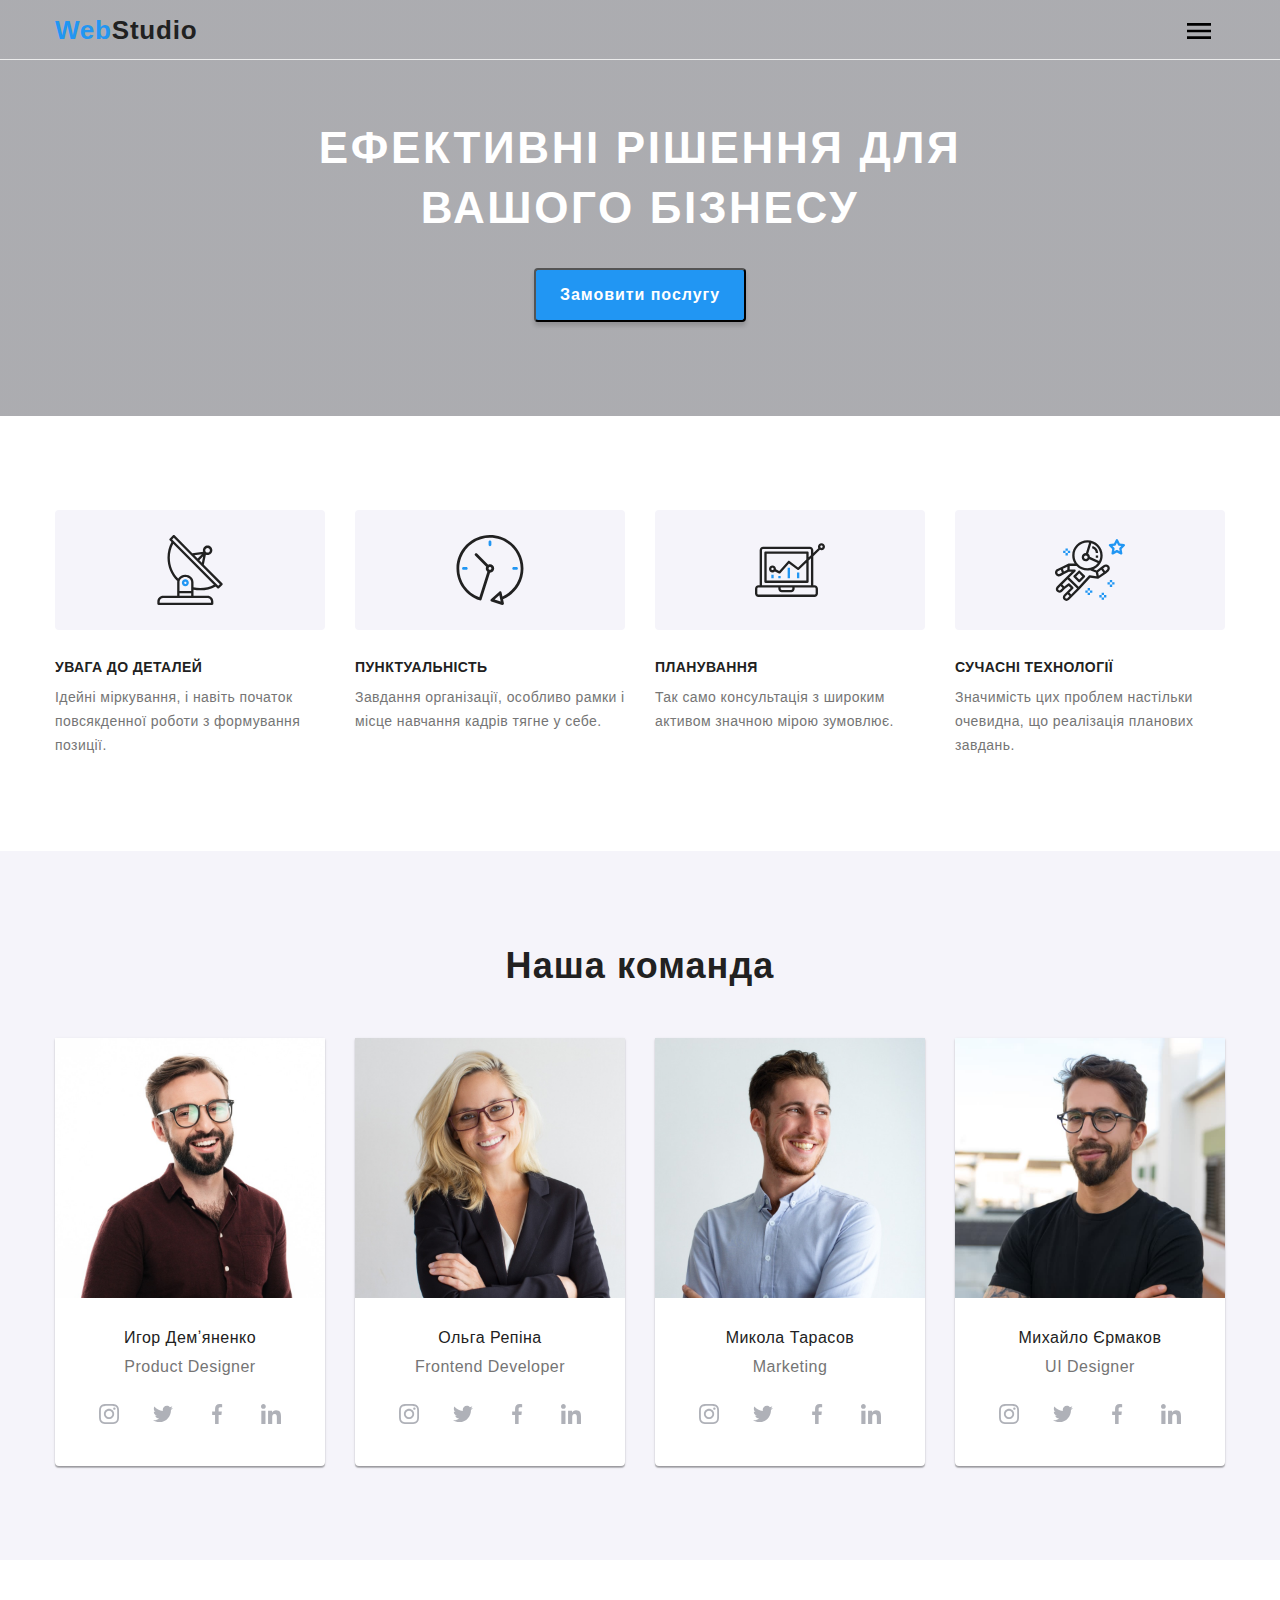
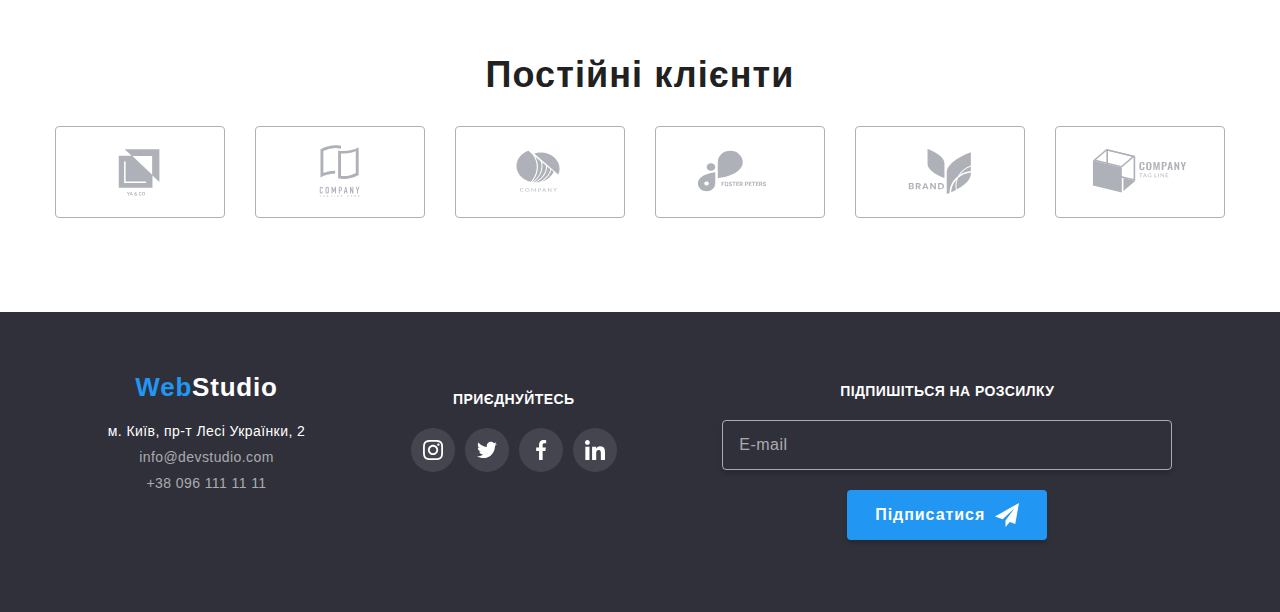
==== commit 06ea2457: "add mobile-menu" ====
--- a/index.html
+++ b/index.html
@@ -17,21 +17,21 @@
     <header class="header">
       <div class="container nav-container">
         <a href="./index.html" class="header__logo logo link"> Web<span class="logo-header">Studio</span> </a>
-        <button class="menu-open" type="button">
+        <button class="menu-toggle js-open-menu" type="button" aria-expanded="false" aria-controls="mobile-menu">
           <svg class="menu-icon" width="40" height="40">
             <use href="./images/icons.svg#icon-menu_40px"></use>
           </svg>
         </button>
         <nav class="nav">
-          <ul class="nav__navigation list">
-            <li class="nav__item navigation-item">
-              <a href="./index.html" class="nav__link navigation-link current link"> Студія </a>
+          <ul class="nav__list list">
+            <li class="nav__item">
+              <a href="./index.html" class="nav__link current link"> Студія </a>
             </li>
             <li class="nav-item">
-              <a href="./portfolio.html" class="nav__link navigation-link link"> Портфоліо </a>
-            </li>
-            <li class="nav__item navigation-item">
-              <a href="#" class="nav__link navigation-link link"> Контакти </a>
+              <a href="./portfolio.html" class="nav__link link"> Портфоліо </a>
+            </li>
+            <li class="nav__item">
+              <a href="#" class="nav__link link"> Контакти </a>
             </li>
           </ul>
         </nav>
@@ -519,15 +519,16 @@
         </form>
       </div>
     </div>
-    <div class="mobile-menu is-hidden">
+
+    <div class="mob-menu js-menu-container" id="mobile-menu">
       <div class="menu-container">
-        <button class="menu-close" type="button">
+        <button class="menu-toggle js-close-menu" type="button">
           <svg class="menu-icon" width="40" height="40">
             <use href="./images/icons.svg#icon-close_40px"></use>
           </svg>
         </button>
         <nav class="menu-nav">
-          <ul class="menu-nav__navigation list">
+          <ul class="menu-nav__list list">
             <li class="menu-nav__item">
               <a href="./index.html" class="menu-nav__link link"> Студія </a>
             </li>
@@ -567,7 +568,6 @@
     </div>
 
     <script src="./js/mobile-menu.js"></script>
-
     <script src="./js/modal.js"></script>
   </body>
 </html>
--- a/css/main.min.css
+++ b/css/main.min.css
@@ -1 +1 @@
-.visually-hidden{position:absolute;width:1px;height:1px;margin:-1px;border:0;padding:0;white-space:nowrap;clip-path:inset(100%);clip:rect(0 0 0 0);overflow:hidden}:root{--brand-color: #2196f3;--btn-hover: #188ce8;--main-color: #212121;--second-color: #757575;--accent-color: #ffffff;--background: #2f303a;--foot-color: rgba(255, 255, 255, 0.6);--portfolio-bcg-color: #f5f4fa;--icon-social-color: #afb1b8;--backdrop-color: rgba(0, 0, 0, 0.2);--overflow-color: rgba(33, 150, 243, 0.9);--timing-duration: 250ms;--timing-function: cubic-bezier(0.4, 0, 0.2, 1)}body{font-family:"Roboto",sans-serif;font-style:normal;font-size:14px;color:var(--main-color)}img{display:block;min-width:100%;height:auto}.link{text-decoration:none;padding:0}.list{list-style:none}@font-face{font-family:"Roboto";font-style:normal;font-weight:400;src:url("../fonts/roboto-v30-latin_cyrillic-regular.eot");src:local(""),url("../fonts/roboto-v30-latin_cyrillic-regular.eot?#iefix") format("embedded-opentype"),url("../fonts/roboto-v30-latin_cyrillic-regular.woff2") format("woff2"),url("../fonts/roboto-v30-latin_cyrillic-regular.woff") format("woff"),url("../fonts/roboto-v30-latin_cyrillic-regular.ttf") format("truetype"),url("../fonts/roboto-v30-latin_cyrillic-regular.svg#Roboto") format("svg")}@font-face{font-family:"Roboto";font-style:normal;font-weight:500;src:url("../fonts/roboto-v30-latin_cyrillic-500.eot");src:local(""),url("../fonts/roboto-v30-latin_cyrillic-500.eot?#iefix") format("embedded-opentype"),url("../fonts/roboto-v30-latin_cyrillic-500.woff2") format("woff2"),url("../fonts/roboto-v30-latin_cyrillic-500.woff") format("woff"),url("../fonts/roboto-v30-latin_cyrillic-500.ttf") format("truetype"),url("../fonts/roboto-v30-latin_cyrillic-500.svg#Roboto") format("svg")}@font-face{font-family:"Roboto";font-style:normal;font-weight:700;src:url("../fonts/roboto-v30-latin_cyrillic-700.eot");src:local(""),url("../fonts/roboto-v30-latin_cyrillic-700.eot?#iefix") format("embedded-opentype"),url("../fonts/roboto-v30-latin_cyrillic-700.woff2") format("woff2"),url("../fonts/roboto-v30-latin_cyrillic-700.woff") format("woff"),url("../fonts/roboto-v30-latin_cyrillic-700.ttf") format("truetype"),url("../fonts/roboto-v30-latin_cyrillic-700.svg#Roboto") format("svg")}@font-face{font-family:"Roboto";font-style:normal;font-weight:900;src:url("../fonts/roboto-v30-latin_cyrillic-900.eot");src:local(""),url("../fonts/roboto-v30-latin_cyrillic-900.eot?#iefix") format("embedded-opentype"),url("../fonts/roboto-v30-latin_cyrillic-900.woff2") format("woff2"),url("../fonts/roboto-v30-latin_cyrillic-900.woff") format("woff"),url("../fonts/roboto-v30-latin_cyrillic-900.ttf") format("truetype"),url("../fonts/roboto-v30-latin_cyrillic-900.svg#Roboto") format("svg")}@font-face{font-family:"Raleway";font-style:normal;font-weight:700;src:url("../fonts/raleway-v28-latin-700.eot");src:local(""),url("../fonts/raleway-v28-latin-700.eot?#iefix") format("embedded-opentype"),url("../fonts/raleway-v28-latin-700.woff2") format("woff2"),url("../fonts/raleway-v28-latin-700.woff") format("woff"),url("../fonts/raleway-v28-latin-700.ttf") format("truetype"),url("../fonts/raleway-v28-latin-700.svg#Raleway") format("svg")}h1,h2,h3,h4,h5,h6,p{margin-top:0;margin-bottom:0}ul,ol{margin:0;padding-left:0}.hero__btn{font-size:16px;line-height:1.9;font-weight:700;letter-spacing:.06em;background:var(--brand-color);box-shadow:0px 4px 4px rgba(0,0,0,.15);border-radius:4px;font-family:inherit;font-style:normal;text-align:center;color:var(--accent-color);padding:10px 24px;transition:background-color var(--timing-duration) var(--timing-function)}.hero__btn:hover,.hero__btn:focus{background-color:var(--btn-hover)}.subscribe__btn{font-size:16px;line-height:1.875;font-weight:700;letter-spacing:.06em;background-color:var(--brand-color);box-shadow:0px 4px 4px rgba(0,0,0,.15);border-radius:4px;border:none;font-family:inherit;font-style:normal;display:flex;align-items:center;text-align:center;color:var(--accent-color);padding:10px 28px;margin-left:auto;margin-right:auto;transition:background-color var(--timing-duration) var(--timing-function)}.subscribe__btn:hover,.subscribe__btn:focus{background-color:var(--btn-hover)}.subscribe__btn-icon{fill:currentColor;margin-left:10px}.filters__btn{font-size:16px;line-height:1.6;font-weight:500;letter-spacing:.03em;color:var(--main-color);background-color:var(--portfolio-bcg-color);border-radius:4px;border-style:none;font-family:inherit;font-style:normal;text-align:center;cursor:pointer;padding:6px 22px;transition:background-color var(--timing-duration) var(--timing-function),color var(--timing-duration) var(--timing-function),box-shadow var(--timing-duration) var(--timing-function)}.filters__btn:hover,.filters__btn:focus{background-color:var(--brand-color);color:var(--accent-color);box-shadow:0px 3px 1px rgba(0,0,0,.1),0px 1px 2px rgba(0,0,0,.08),0px 2px 2px rgba(0,0,0,.12)}.current-btn{background-color:var(--brand-color);color:var(--accent-color);box-shadow:0px 3px 1px rgba(0,0,0,.1),0px 1px 2px rgba(0,0,0,.08),0px 2px 2px rgba(0,0,0,.12)}.container{width:100%;padding-left:15px;padding-right:15px;margin-left:auto;margin-right:auto}@media screen and (min-width: 480px){.container{max-width:480px}}@media screen and (min-width: 768px){.container{max-width:768px}}@media screen and (min-width: 1200px){.container{max-width:1200px}}.logo{font-family:"Raleway",sans-serif;font-size:26px;line-height:1.19;font-weight:700;letter-spacing:.03em;color:var(--brand-color);padding:0}.logo-header{color:var(--main-color)}.logo-footer{color:var(--accent-color)}.backdrop{position:fixed;top:0;left:0;width:100%;height:100%;background-color:var(--backdrop-color);opacity:1;transition:opacity var(--timing-duration) var(--timing-function),visibility var(--timing-duration) var(--timing-function)}.backdrop.is-hidden{visibility:hidden;opacity:0;pointer-events:none}.modal{position:absolute;top:50%;left:50%;width:528px;min-height:581px;background-color:var(--accent-color);box-shadow:0px 1px 3px rgba(0,0,0,.12),0px 1px 1px rgba(0,0,0,.14),0px 2px 1px rgba(0,0,0,.2);border-radius:4px;transform:translate(-50%, -50%) scale(1);transition:transform var(--timing-duration) var(--timing-function);padding:40px}.backdrop.is-hidden .modal{transform:translate(-50%, -50%) scale(0)}.btn-close-wrap{position:absolute;right:8px;top:8px}.btn-close{display:flex;justify-content:center;align-items:center;width:30px;height:30px;border-radius:50%;background:var(--accent-color);border:1px solid rgba(0,0,0,.1);transition:color var(--timing-duration) var(--timing-function)}.btn-close:hover,.btn-close:focus{color:var(--btn-hover)}.modal-icon-close{fill:currentColor}.modal__title{font-size:20px;line-height:1.15;font-weight:700;letter-spacing:.03em;text-align:center;margin-bottom:30px}.modal-form{width:448px}.modal-field{margin-bottom:10px}.modal-label{font-size:12px;line-height:1.17;font-weight:400;letter-spacing:.01em;color:var(--second-color);display:block;margin-bottom:4px}.modal-input{width:100%;height:40px;border:1px solid rgba(33,33,33,.2);border-radius:4px;padding-left:42px;background-color:rgba(0,0,0,0);transition:border var(--timing-duration) var(--timing-function)}.modal-input:focus{border:1px solid var(--overflow-color);outline:rgba(0,0,0,0)}.input-wrap{position:relative}.modal-icon{position:absolute;top:50%;left:15px;transform:translateY(-50%);transition:fill var(--timing-duration) var(--timing-function)}.modal-input:focus~.modal-icon{fill:var(--overflow-color)}.modal-field-text{margin-bottom:20px}.modal-text{width:100%;height:120px;border:1px solid rgba(33,33,33,.2);border-radius:4px;padding:12px 16px;resize:none}.modal-text:focus{border:1px solid var(--overflow-color);outline:rgba(0,0,0,0)}.modal-text::placeholder{font-weight:400;font-size:12px;line-height:14px;letter-spacing:.01em;color:rgba(117,117,117,.5)}.modal-field-check{margin-bottom:30px}.check-text{display:flex;align-items:center;justify-content:center;font-size:14px;line-height:1.7;font-weight:400;letter-spacing:.03em;color:var(--second-color)}.check-text span{width:16px;height:15px;border:2px solid var(--main-color);border-radius:2px;margin-right:10px;display:flex;align-items:center;justify-content:center;transition:background-color var(--timing-duration) var(--timing-function);transition:border-color var(--timing-duration) var(--timing-function)}.modal-check:checked+.check-text span{background-color:var(--brand-color);border:none}.modal-check:focus+.check-text span{border-color:var(--main-color)}.check-icon{fill:rgba(0,0,0,0);transition:fill var(--timing-duration) var(--timing-function)}.modal-check:checked+.check-text .check-icon{fill:var(--accent-color)}.policy-agreement{color:var(--overflow-color);font-weight:400;font-size:14px;line-height:1.7;letter-spacing:.03em}.btn-modal{background:var(--brand-color);box-shadow:0px 4px 4px rgba(0,0,0,.15);border-radius:4px;font-family:inherit;font-style:normal;font-size:16px;line-height:1.875;font-weight:700;letter-spacing:.06em;color:var(--accent-color);padding:10px 52px;border:none;transition:background-color var(--timing-duration) var(--timing-function)}.btn-modal:hover,.btn-modal:focus{background-color:var(--btn-hover)}.btn-wrap{display:flex;justify-content:center;align-items:center}.section{padding-top:60px;padding-bottom:60px}@media screen and (min-width: 1200px){.section{padding-top:94px;padding-bottom:94px}}.socnet{display:flex;justify-content:center;gap:10px}.socnet__link{width:44px;height:44px;border-radius:50%;background-color:var(--accent-color);display:flex;align-items:center;justify-content:center;color:var(--icon-social-color);transition:background-color var(--timing-duration) var(--timing-function),color var(--timing-duration) var(--timing-function)}.socnet__link:hover{background-color:var(--brand-color);color:var(--accent-color)}.socnet__icon{fill:currentColor}.footer-soc-link{background-color:rgba(255,255,255,.1);color:var(--accent-color);transition:background-color var(--timing-duration) var(--timing-function)}.footer-soc-link:focus{background-color:var(--brand-color)}.work__title,.our-team__title,.clients-title{font-size:28px;line-height:1.19;font-weight:700;letter-spacing:.03em;text-align:center}@media screen and (min-width: 1200px){.work__title,.our-team__title,.clients-title{font-size:36px;line-height:1.17;font-weight:700;letter-spacing:.03em}}.mobile-menu{position:fixed;z-index:0;width:100vw;height:100vh;background-color:#fff;top:0;padding-bottom:48px}.menu-container{display:flex;flex-direction:column;height:100%;overflow:auto}.menu-close{display:block;margin-left:auto;margin-top:10px;border:none;background-color:#fff}.menu-nav{padding-left:20px}@media screen and (min-width: 480px){.menu-nav{padding-left:40px}}.menu-nav__item:not(:last-child){margin-bottom:32px}.menu-nav__link{font-size:35px;line-height:1.18;font-weight:500;letter-spacing:.02em;color:var(--main-color);transition:color var(--timing-duration) var(--timing-function)}.menu-nav__link:hover{color:var(--brand-color)}@media screen and (min-width: 480px){.menu-nav__link{font-size:40px;line-height:1.18;font-weight:500;letter-spacing:.02em}}.menu-connect{margin-top:200px;padding-left:20px}@media screen and (min-width: 480px){.menu-connect{padding-left:40px}}.menu-tel{font-size:28px;line-height:1.14;font-weight:500;letter-spacing:.02em;color:var(--brand-color)}@media screen and (min-width: 480px){.menu-tel{font-size:34px;line-height:1.14;font-weight:500;letter-spacing:.02em}}.menu-email{font-size:18px;line-height:1.17;font-weight:500;letter-spacing:.02em;color:var(--second-color)}@media screen and (min-width: 480px){.menu-email{font-size:24px;line-height:1.17;font-weight:500;letter-spacing:.02em}}.menu-contact__item:not(:last-child){margin-bottom:32px}.menu-social{margin-top:64px;display:flex;gap:10px}.menu-social__item:not(:last-child){border-right:1px solid rgba(33,33,33,.2);padding-right:5px}.menu-social__link{font-size:12px;line-height:1.22;font-weight:500;letter-spacing:.02em;color:var(--brand-color)}@media screen and (min-width: 480px){.menu-social__link{font-size:18px;line-height:1.22;font-weight:500;letter-spacing:.02em}}.clients-list{display:flex;flex-wrap:wrap;gap:30px;margin-top:30px}.clients-list__item{width:calc((100% - 30px)/2)}@media screen and (min-width: 480px){.clients-list__item{width:calc((100% - 30px)/2)}}@media screen and (min-width: 768px){.clients-list__item{width:calc((100% - 60px)/3)}}@media screen and (min-width: 1200px){.clients-list__item{width:calc((100% - 150px)/6)}}.clients-list__link{height:92px;border:1px solid var(--icon-social-color);border-radius:4px;color:var(--icon-social-color);display:flex;align-items:center;justify-content:center;transition:color var(--timing-duration) var(--timing-function),border var(--timing-duration) var(--timing-function)}.clients-list__link:hover,.clients-list__link:focus{color:var(--brand-color);border:1px solid var(--brand-color)}.clients-list__icon{fill:currentColor}.features-list{display:flex;flex-wrap:wrap;gap:30px}.features-list__item{width:100%}@media screen and (min-width: 768px){.features-list__item{width:calc((100% - 30px)/2)}}@media screen and (min-width: 1200px){.features-list__item{width:calc((100% - 90px)/4)}}.features-list__icon-thumb{display:flex;justify-content:center;align-items:center;height:120px;margin-bottom:30px;background:var(--portfolio-bcg-color);border-radius:4px}.features-list__title{font-size:14px;line-height:1.14;font-weight:700;letter-spacing:.03em;text-transform:uppercase;margin-bottom:10px;text-align:center}@media screen and (min-width: 768px){.features-list__title{text-align:left}}@media screen and (min-width: 1200px){.features-list__title{text-align:left}}.features-list__text{font-size:14px;line-height:1.7;font-weight:400;letter-spacing:.03em;color:var(--second-color)}.footer{padding:60px 0;background-color:var(--background);text-align:center}.footer-wrap{display:flex;flex-direction:column;justify-content:center}@media screen and (min-width: 768px){.footer-wrap{flex-direction:row;flex-wrap:wrap;justify-content:space-around}}@media screen and (min-width: 1200px){.footer-wrap{flex-direction:row;justify-content:space-around;align-items:center}}.address-wrap{margin-bottom:60px}.address{font-style:normal}.contacts{margin-top:20px}.contacts .contacts__item{margin-bottom:10px}.contacts .contacts__item:last-child{margin-bottom:0}.contacts__post-address{font-size:14px;line-height:1.17;font-weight:400;letter-spacing:.03em;color:var(--accent-color);padding:0}.contacts__post-address:hover,.contacts__post-address:focus{color:var(--brand-color)}.contacts__link{font-size:14px;line-height:1.17;font-weight:400;letter-spacing:.03em;color:var(--foot-color);padding:0}.contacts__link:hover,.contacts__link:focus{color:var(--brand-color)}.footer-soc-title,.subscribe__title{font-size:14px;line-height:1.14;font-weight:700;letter-spacing:.03em;text-transform:uppercase;text-align:center;color:var(--accent-color);margin-bottom:20px}.footer-soc-wrap{margin-bottom:60px;text-align:center}.subscribe__field{max-width:450px;margin-bottom:20px;margin-left:auto;margin-right:auto}.subscribe__email{width:100%;height:50px;border:1px solid var(--foot-color);box-shadow:0px 4px 4px rgba(0,0,0,.15);border-radius:4px;font-family:inherit;font-style:normal;font-size:16px;line-height:1.25;font-weight:400;letter-spacing:.03em;color:var(--accent-color);background-color:rgba(0,0,0,0);display:flex;align-items:center;padding-left:16px}.subscribe__email::placeholder{color:var(--foot-color)}.subscribe__email:focus{outline:none;border:1px solid var(--overflow-color)}@media screen and (min-width: 480px){.subscribe__email{width:450px}}.header{position:absolute;border-bottom:1px solid #ececec;height:60px;width:100%}.header__logo{margin-right:auto;margin-top:15px}.menu-open{margin-top:10px;margin-left:auto;border:none;background-color:var(--accent-color)}.nav-container{display:flex}.nav{display:none}.nav__navigation{margin-left:95px;display:flex;gap:50px}.nav__navigation .nav__item:last-child{margin-right:0}.header-connect{display:none}.contact{margin-left:auto;display:flex;justify-content:space-between;gap:30px}.contact__link{font-size:14px;line-height:1.14;font-weight:500;letter-spacing:.02em;color:var(--second-color);display:flex;align-items:center;padding:10px 0;transition:color var(--timing-duration) var(--timing-function)}.contact__link:hover,.contact__link:focus{color:var(--brand-color)}.contact__icon{margin-right:10px;fill:currentColor}.nav__link{font-size:14px;line-height:1.14;font-weight:500;letter-spacing:.02em;color:var(--main-color);display:inline-block;padding:32px 0;transition:color var(--timing-duration) var(--timing-function)}.nav__link:hover,.nav__link:focus{color:var(--brand-color)}.current{color:var(--brand-color);position:relative}.current::after{position:absolute;content:"";width:100%;height:4px;border-radius:2px;background-color:currentColor;left:0;bottom:-1px}.hero{max-width:1600px;padding-top:118px;margin:0 auto;background-image:linear-gradient(rgba(47, 48, 58, 0.4), rgba(47, 48, 58, 0.4)),url(#);background-repeat:no-repeat;background-size:cover;background-position:center;text-align:center}.hero__title{margin-bottom:30px;font-size:26px;line-height:1.6;font-weight:900;letter-spacing:.06em;text-align:center;text-transform:uppercase;color:var(--accent-color)}@media screen and (min-width: 1200px){.hero__title{font-size:44px;line-height:1.36;font-weight:900;letter-spacing:.06em}}.our-team{background-color:var(--portfolio-bcg-color)}.our-team__title{margin-bottom:50px}.team-list{display:flex;flex-wrap:wrap;gap:30px}.team-list__item{background:var(--accent-color);box-shadow:0px 1px 3px rgba(0,0,0,.12),0px 1px 1px rgba(0,0,0,.14),0px 2px 1px rgba(0,0,0,.2);border-radius:0px 0px 4px 4px;width:100%}@media screen and (min-width: 768px){.team-list__item{width:calc((100% - 30px)/2)}}@media screen and (min-width: 1200px){.team-list__item{width:calc((100% - 90px)/4)}}.team-list__wrap{padding:30px 32px}.team-list__title{font-size:16px;line-height:1.19;font-weight:500;letter-spacing:.03em;text-align:center;margin-bottom:10px}.team-list__text{font-size:16px;line-height:1.19;font-weight:400;letter-spacing:.03em;text-align:center;color:var(--second-color);margin-bottom:16px}.work{padding-top:0}.work__title{margin-bottom:50px}.work-list{display:flex;justify-content:center;gap:30px}.work-list__thumb{position:relative}.work-list__subtitle{position:absolute;padding:27px 0;font-size:14px;line-height:1.14;font-weight:700;letter-spacing:.03em;text-align:center;text-transform:uppercase;color:var(--accent-color);width:100%;height:70px;background:rgba(47,48,58,.8);bottom:0}.filters{display:flex;justify-content:center;margin-bottom:46px;gap:8px}.projects{display:flex;flex-wrap:wrap;gap:30px}.projects__item{width:calc((100% - 60px)/3)}.projects__link{display:block;padding:0;transition:box-shadow var(--timing-duration) var(--timing-function)}.projects__link:hover,.projects__link:focus{box-shadow:0px 1px 1px rgba(0,0,0,.12),0px 4px 4px rgba(0,0,0,.06),1px 4px 6px rgba(0,0,0,.16)}.project-card{position:relative;overflow:hidden}.project-card__text{display:flex;align-items:center;top:0;left:0;position:absolute;font-size:18px;line-height:2;font-weight:400;letter-spacing:.03em;padding:63px 24px;color:var(--accent-color);background-color:var(--overflow-color);width:100%;height:100%;transform:translateY(100%);transition:transform var(--timing-duration) var(--timing-function)}.projects__item:hover .project-card__text{transform:translateY(0%)}.description-wrap{border-bottom:1px solid #eee;border-left:1px solid #eee;border-right:1px solid #eee;padding:20px 24px}.description-wrap .description-wrap__title{font-size:18px;line-height:2;font-weight:700;letter-spacing:.06em;margin-bottom:4px;color:var(--main-color)}.description-wrap .description-wrap__type{font-size:16px;line-height:1.87;font-weight:400;letter-spacing:.03em;color:var(--second-color)}/*# sourceMappingURL=main.min.css.map */+.visually-hidden{position:absolute;width:1px;height:1px;margin:-1px;border:0;padding:0;white-space:nowrap;clip-path:inset(100%);clip:rect(0 0 0 0);overflow:hidden}:root{--brand-color: #2196f3;--btn-hover: #188ce8;--main-color: #212121;--second-color: #757575;--accent-color: #ffffff;--background: #2f303a;--foot-color: rgba(255, 255, 255, 0.6);--portfolio-bcg-color: #f5f4fa;--icon-social-color: #afb1b8;--backdrop-color: rgba(0, 0, 0, 0.2);--overflow-color: rgba(33, 150, 243, 0.9);--timing-duration: 250ms;--timing-function: cubic-bezier(0.4, 0, 0.2, 1)}body{font-family:"Roboto",sans-serif;font-style:normal;font-size:14px;color:var(--main-color)}img{display:block;min-width:100%;height:auto}.link{text-decoration:none;padding:0}.list{list-style:none}@font-face{font-family:"Roboto";font-style:normal;font-weight:400;src:url("../fonts/roboto-v30-latin_cyrillic-regular.eot");src:local(""),url("../fonts/roboto-v30-latin_cyrillic-regular.eot?#iefix") format("embedded-opentype"),url("../fonts/roboto-v30-latin_cyrillic-regular.woff2") format("woff2"),url("../fonts/roboto-v30-latin_cyrillic-regular.woff") format("woff"),url("../fonts/roboto-v30-latin_cyrillic-regular.ttf") format("truetype"),url("../fonts/roboto-v30-latin_cyrillic-regular.svg#Roboto") format("svg")}@font-face{font-family:"Roboto";font-style:normal;font-weight:500;src:url("../fonts/roboto-v30-latin_cyrillic-500.eot");src:local(""),url("../fonts/roboto-v30-latin_cyrillic-500.eot?#iefix") format("embedded-opentype"),url("../fonts/roboto-v30-latin_cyrillic-500.woff2") format("woff2"),url("../fonts/roboto-v30-latin_cyrillic-500.woff") format("woff"),url("../fonts/roboto-v30-latin_cyrillic-500.ttf") format("truetype"),url("../fonts/roboto-v30-latin_cyrillic-500.svg#Roboto") format("svg")}@font-face{font-family:"Roboto";font-style:normal;font-weight:700;src:url("../fonts/roboto-v30-latin_cyrillic-700.eot");src:local(""),url("../fonts/roboto-v30-latin_cyrillic-700.eot?#iefix") format("embedded-opentype"),url("../fonts/roboto-v30-latin_cyrillic-700.woff2") format("woff2"),url("../fonts/roboto-v30-latin_cyrillic-700.woff") format("woff"),url("../fonts/roboto-v30-latin_cyrillic-700.ttf") format("truetype"),url("../fonts/roboto-v30-latin_cyrillic-700.svg#Roboto") format("svg")}@font-face{font-family:"Roboto";font-style:normal;font-weight:900;src:url("../fonts/roboto-v30-latin_cyrillic-900.eot");src:local(""),url("../fonts/roboto-v30-latin_cyrillic-900.eot?#iefix") format("embedded-opentype"),url("../fonts/roboto-v30-latin_cyrillic-900.woff2") format("woff2"),url("../fonts/roboto-v30-latin_cyrillic-900.woff") format("woff"),url("../fonts/roboto-v30-latin_cyrillic-900.ttf") format("truetype"),url("../fonts/roboto-v30-latin_cyrillic-900.svg#Roboto") format("svg")}@font-face{font-family:"Raleway";font-style:normal;font-weight:700;src:url("../fonts/raleway-v28-latin-700.eot");src:local(""),url("../fonts/raleway-v28-latin-700.eot?#iefix") format("embedded-opentype"),url("../fonts/raleway-v28-latin-700.woff2") format("woff2"),url("../fonts/raleway-v28-latin-700.woff") format("woff"),url("../fonts/raleway-v28-latin-700.ttf") format("truetype"),url("../fonts/raleway-v28-latin-700.svg#Raleway") format("svg")}h1,h2,h3,h4,h5,h6,p{margin-top:0;margin-bottom:0}ul,ol{margin:0;padding-left:0}.hero__btn{font-size:16px;line-height:1.9;font-weight:700;letter-spacing:.06em;background:var(--brand-color);box-shadow:0px 4px 4px rgba(0,0,0,.15);border-radius:4px;font-family:inherit;font-style:normal;text-align:center;color:var(--accent-color);padding:10px 24px;transition:background-color var(--timing-duration) var(--timing-function)}.hero__btn:hover,.hero__btn:focus{background-color:var(--btn-hover)}.subscribe__btn{font-size:16px;line-height:1.875;font-weight:700;letter-spacing:.06em;background-color:var(--brand-color);box-shadow:0px 4px 4px rgba(0,0,0,.15);border-radius:4px;border:none;font-family:inherit;font-style:normal;display:flex;align-items:center;text-align:center;color:var(--accent-color);padding:10px 28px;margin-left:auto;margin-right:auto;transition:background-color var(--timing-duration) var(--timing-function)}.subscribe__btn:hover,.subscribe__btn:focus{background-color:var(--btn-hover)}.subscribe__btn-icon{fill:currentColor;margin-left:10px}.filters__btn{font-size:16px;line-height:1.6;font-weight:500;letter-spacing:.03em;color:var(--main-color);background-color:var(--portfolio-bcg-color);border-radius:4px;border-style:none;font-family:inherit;font-style:normal;text-align:center;cursor:pointer;padding:6px 22px;transition:background-color var(--timing-duration) var(--timing-function),color var(--timing-duration) var(--timing-function),box-shadow var(--timing-duration) var(--timing-function)}.filters__btn:hover,.filters__btn:focus{background-color:var(--brand-color);color:var(--accent-color);box-shadow:0px 3px 1px rgba(0,0,0,.1),0px 1px 2px rgba(0,0,0,.08),0px 2px 2px rgba(0,0,0,.12)}.current-btn{background-color:var(--brand-color);color:var(--accent-color);box-shadow:0px 3px 1px rgba(0,0,0,.1),0px 1px 2px rgba(0,0,0,.08),0px 2px 2px rgba(0,0,0,.12)}.container{width:100%;padding-left:15px;padding-right:15px;margin-left:auto;margin-right:auto}@media screen and (min-width: 480px){.container{max-width:480px}}@media screen and (min-width: 768px){.container{max-width:768px}}@media screen and (min-width: 1200px){.container{max-width:1200px}}.logo{font-family:"Raleway",sans-serif;font-size:26px;line-height:1.19;font-weight:700;letter-spacing:.03em;color:var(--brand-color);padding:0}.logo-header{color:var(--main-color)}.logo-footer{color:var(--accent-color)}.backdrop{position:fixed;top:0;left:0;width:100%;height:100%;background-color:var(--backdrop-color);opacity:1;transition:opacity var(--timing-duration) var(--timing-function),visibility var(--timing-duration) var(--timing-function)}.backdrop.is-hidden{visibility:hidden;opacity:0;pointer-events:none}.modal{position:absolute;top:50%;left:50%;width:528px;min-height:581px;background-color:var(--accent-color);box-shadow:0px 1px 3px rgba(0,0,0,.12),0px 1px 1px rgba(0,0,0,.14),0px 2px 1px rgba(0,0,0,.2);border-radius:4px;transform:translate(-50%, -50%) scale(1);transition:transform var(--timing-duration) var(--timing-function);padding:40px}.backdrop.is-hidden .modal{transform:translate(-50%, -50%) scale(0)}.btn-close-wrap{position:absolute;right:8px;top:8px}.btn-close{display:flex;justify-content:center;align-items:center;width:30px;height:30px;border-radius:50%;background:var(--accent-color);border:1px solid rgba(0,0,0,.1);transition:color var(--timing-duration) var(--timing-function)}.btn-close:hover,.btn-close:focus{color:var(--btn-hover)}.modal-icon-close{fill:currentColor}.modal__title{font-size:20px;line-height:1.15;font-weight:700;letter-spacing:.03em;text-align:center;margin-bottom:30px}.modal-form{width:448px}.modal-field{margin-bottom:10px}.modal-label{font-size:12px;line-height:1.17;font-weight:400;letter-spacing:.01em;color:var(--second-color);display:block;margin-bottom:4px}.modal-input{width:100%;height:40px;border:1px solid rgba(33,33,33,.2);border-radius:4px;padding-left:42px;background-color:rgba(0,0,0,0);transition:border var(--timing-duration) var(--timing-function)}.modal-input:focus{border:1px solid var(--overflow-color);outline:rgba(0,0,0,0)}.input-wrap{position:relative}.modal-icon{position:absolute;top:50%;left:15px;transform:translateY(-50%);transition:fill var(--timing-duration) var(--timing-function)}.modal-input:focus~.modal-icon{fill:var(--overflow-color)}.modal-field-text{margin-bottom:20px}.modal-text{width:100%;height:120px;border:1px solid rgba(33,33,33,.2);border-radius:4px;padding:12px 16px;resize:none}.modal-text:focus{border:1px solid var(--overflow-color);outline:rgba(0,0,0,0)}.modal-text::placeholder{font-weight:400;font-size:12px;line-height:14px;letter-spacing:.01em;color:rgba(117,117,117,.5)}.modal-field-check{margin-bottom:30px}.check-text{display:flex;align-items:center;justify-content:center;font-size:14px;line-height:1.7;font-weight:400;letter-spacing:.03em;color:var(--second-color)}.check-text span{width:16px;height:15px;border:2px solid var(--main-color);border-radius:2px;margin-right:10px;display:flex;align-items:center;justify-content:center;transition:background-color var(--timing-duration) var(--timing-function);transition:border-color var(--timing-duration) var(--timing-function)}.modal-check:checked+.check-text span{background-color:var(--brand-color);border:none}.modal-check:focus+.check-text span{border-color:var(--main-color)}.check-icon{fill:rgba(0,0,0,0);transition:fill var(--timing-duration) var(--timing-function)}.modal-check:checked+.check-text .check-icon{fill:var(--accent-color)}.policy-agreement{color:var(--overflow-color);font-weight:400;font-size:14px;line-height:1.7;letter-spacing:.03em}.btn-modal{background:var(--brand-color);box-shadow:0px 4px 4px rgba(0,0,0,.15);border-radius:4px;font-family:inherit;font-style:normal;font-size:16px;line-height:1.875;font-weight:700;letter-spacing:.06em;color:var(--accent-color);padding:10px 52px;border:none;transition:background-color var(--timing-duration) var(--timing-function)}.btn-modal:hover,.btn-modal:focus{background-color:var(--btn-hover)}.btn-wrap{display:flex;justify-content:center;align-items:center}.section{padding-top:60px;padding-bottom:60px}@media screen and (min-width: 1200px){.section{padding-top:94px;padding-bottom:94px}}.socnet{display:flex;justify-content:center;gap:10px}.socnet__link{width:44px;height:44px;border-radius:50%;background-color:var(--accent-color);display:flex;align-items:center;justify-content:center;color:var(--icon-social-color);transition:background-color var(--timing-duration) var(--timing-function),color var(--timing-duration) var(--timing-function)}.socnet__link:hover{background-color:var(--brand-color);color:var(--accent-color)}.socnet__icon{fill:currentColor}.footer-soc-link{background-color:rgba(255,255,255,.1);color:var(--accent-color);transition:background-color var(--timing-duration) var(--timing-function)}.footer-soc-link:focus{background-color:var(--brand-color)}.work__title,.our-team__title,.clients-title{font-size:28px;line-height:1.19;font-weight:700;letter-spacing:.03em;text-align:center}@media screen and (min-width: 1200px){.work__title,.our-team__title,.clients-title{font-size:36px;line-height:1.17;font-weight:700;letter-spacing:.03em}}.mob-menu{position:fixed;top:0;left:0;z-index:999;background-color:#fff;padding-bottom:48px;width:100vw;height:100vh;transform:translateX(100%);transition:transform var(--timing-duration) var(--timing-function)}.mob-menu.is-open{transform:translateX(0)}.menu-container{display:flex;flex-direction:column;height:100%}.menu-nav__list{padding-left:20px}@media screen and (min-width: 480px){.menu-nav__list{padding-left:40px}}.menu-nav__item:not(:last-child){margin-bottom:32px}.menu-nav__link{font-size:35px;line-height:1.18;font-weight:500;letter-spacing:.02em;color:var(--main-color);transition:color var(--timing-duration) var(--timing-function)}.menu-nav__link:hover{color:var(--brand-color)}@media screen and (min-width: 480px){.menu-nav__link{font-size:40px;line-height:1.18;font-weight:500;letter-spacing:.02em}}.menu-connect{margin-top:200px;padding-left:20px}@media screen and (min-width: 480px){.menu-connect{padding-left:40px}}.menu-tel{font-size:28px;line-height:1.14;font-weight:500;letter-spacing:.02em;color:var(--brand-color)}@media screen and (min-width: 480px){.menu-tel{font-size:34px;line-height:1.14;font-weight:500;letter-spacing:.02em}}.menu-email{font-size:18px;line-height:1.17;font-weight:500;letter-spacing:.02em;color:var(--second-color)}@media screen and (min-width: 480px){.menu-email{font-size:24px;line-height:1.17;font-weight:500;letter-spacing:.02em}}.menu-contact__item:not(:last-child){margin-bottom:32px}.menu-social{margin-top:64px;display:flex;gap:10px}.menu-social__item:not(:last-child){border-right:1px solid rgba(33,33,33,.2);padding-right:5px}.menu-social__link{font-size:12px;line-height:1.22;font-weight:500;letter-spacing:.02em;color:var(--brand-color)}@media screen and (min-width: 480px){.menu-social__link{font-size:18px;line-height:1.22;font-weight:500;letter-spacing:.02em}}.clients-list{display:flex;flex-wrap:wrap;gap:30px;margin-top:30px}.clients-list__item{width:calc((100% - 30px)/2)}@media screen and (min-width: 480px){.clients-list__item{width:calc((100% - 30px)/2)}}@media screen and (min-width: 768px){.clients-list__item{width:calc((100% - 60px)/3)}}@media screen and (min-width: 1200px){.clients-list__item{width:calc((100% - 150px)/6)}}.clients-list__link{height:92px;border:1px solid var(--icon-social-color);border-radius:4px;color:var(--icon-social-color);display:flex;align-items:center;justify-content:center;transition:color var(--timing-duration) var(--timing-function),border var(--timing-duration) var(--timing-function)}.clients-list__link:hover,.clients-list__link:focus{color:var(--brand-color);border:1px solid var(--brand-color)}.clients-list__icon{fill:currentColor}.features-list{display:flex;flex-wrap:wrap;gap:30px}.features-list__item{width:100%}@media screen and (min-width: 768px){.features-list__item{width:calc((100% - 30px)/2)}}@media screen and (min-width: 1200px){.features-list__item{width:calc((100% - 90px)/4)}}.features-list__icon-thumb{display:flex;justify-content:center;align-items:center;height:120px;margin-bottom:30px;background:var(--portfolio-bcg-color);border-radius:4px}.features-list__title{font-size:14px;line-height:1.14;font-weight:700;letter-spacing:.03em;text-transform:uppercase;margin-bottom:10px;text-align:center}@media screen and (min-width: 768px){.features-list__title{text-align:left}}@media screen and (min-width: 1200px){.features-list__title{text-align:left}}.features-list__text{font-size:14px;line-height:1.7;font-weight:400;letter-spacing:.03em;color:var(--second-color)}.footer{padding:60px 0;background-color:var(--background);text-align:center}.footer-wrap{display:flex;flex-direction:column;justify-content:center}@media screen and (min-width: 768px){.footer-wrap{flex-direction:row;flex-wrap:wrap;justify-content:space-around}}@media screen and (min-width: 1200px){.footer-wrap{flex-direction:row;justify-content:space-around;align-items:center}}.address-wrap{margin-bottom:60px}.address{font-style:normal}.contacts{margin-top:20px}.contacts .contacts__item{margin-bottom:10px}.contacts .contacts__item:last-child{margin-bottom:0}.contacts__post-address{font-size:14px;line-height:1.17;font-weight:400;letter-spacing:.03em;color:var(--accent-color);padding:0}.contacts__post-address:hover,.contacts__post-address:focus{color:var(--brand-color)}.contacts__link{font-size:14px;line-height:1.17;font-weight:400;letter-spacing:.03em;color:var(--foot-color);padding:0}.contacts__link:hover,.contacts__link:focus{color:var(--brand-color)}.footer-soc-title,.subscribe__title{font-size:14px;line-height:1.14;font-weight:700;letter-spacing:.03em;text-transform:uppercase;text-align:center;color:var(--accent-color);margin-bottom:20px}.footer-soc-wrap{margin-bottom:60px;text-align:center}.subscribe__field{max-width:450px;margin-bottom:20px;margin-left:auto;margin-right:auto}.subscribe__email{width:100%;height:50px;border:1px solid var(--foot-color);box-shadow:0px 4px 4px rgba(0,0,0,.15);border-radius:4px;font-family:inherit;font-style:normal;font-size:16px;line-height:1.25;font-weight:400;letter-spacing:.03em;color:var(--accent-color);background-color:rgba(0,0,0,0);display:flex;align-items:center;padding-left:16px}.subscribe__email::placeholder{color:var(--foot-color)}.subscribe__email:focus{outline:none;border:1px solid var(--overflow-color)}@media screen and (min-width: 480px){.subscribe__email{width:450px}}.header{position:absolute;border-bottom:1px solid #ececec;height:60px;width:100%}.header__logo{margin-right:auto;margin-top:15px}.menu-toggle{margin-top:10px;margin-left:auto;border:none;background-color:rgba(0,0,0,0);cursor:pointer}.menu-toggle:hover,.menu-toggle:focus{fill:var(--brand-color)}.nav-container{display:flex}.nav{display:none}.nav__navigation{margin-left:95px;display:flex;gap:50px}.nav__navigation .nav__item:last-child{margin-right:0}.header-connect{display:none}.contact{margin-left:auto;display:flex;justify-content:space-between;gap:30px}.contact__link{font-size:14px;line-height:1.14;font-weight:500;letter-spacing:.02em;color:var(--second-color);display:flex;align-items:center;padding:10px 0;transition:color var(--timing-duration) var(--timing-function)}.contact__link:hover,.contact__link:focus{color:var(--brand-color)}.contact__icon{margin-right:10px;fill:currentColor}.nav__link{font-size:14px;line-height:1.14;font-weight:500;letter-spacing:.02em;color:var(--main-color);display:inline-block;padding:32px 0;transition:color var(--timing-duration) var(--timing-function)}.nav__link:hover,.nav__link:focus{color:var(--brand-color)}.current{color:var(--brand-color);position:relative}.current::after{position:absolute;content:"";width:100%;height:4px;border-radius:2px;background-color:currentColor;left:0;bottom:-1px}.hero{max-width:1600px;padding-top:118px;margin:0 auto;background-image:linear-gradient(rgba(47, 48, 58, 0.4), rgba(47, 48, 58, 0.4)),url(#);background-repeat:no-repeat;background-size:cover;background-position:center;text-align:center}.hero__title{margin-bottom:30px;font-size:26px;line-height:1.6;font-weight:900;letter-spacing:.06em;text-align:center;text-transform:uppercase;color:var(--accent-color)}@media screen and (min-width: 1200px){.hero__title{font-size:44px;line-height:1.36;font-weight:900;letter-spacing:.06em}}.our-team{background-color:var(--portfolio-bcg-color)}.our-team__title{margin-bottom:50px}.team-list{display:flex;flex-wrap:wrap;gap:30px}.team-list__item{background:var(--accent-color);box-shadow:0px 1px 3px rgba(0,0,0,.12),0px 1px 1px rgba(0,0,0,.14),0px 2px 1px rgba(0,0,0,.2);border-radius:0px 0px 4px 4px;width:100%}@media screen and (min-width: 768px){.team-list__item{width:calc((100% - 30px)/2)}}@media screen and (min-width: 1200px){.team-list__item{width:calc((100% - 90px)/4)}}.team-list__wrap{padding:30px 32px}.team-list__title{font-size:16px;line-height:1.19;font-weight:500;letter-spacing:.03em;text-align:center;margin-bottom:10px}.team-list__text{font-size:16px;line-height:1.19;font-weight:400;letter-spacing:.03em;text-align:center;color:var(--second-color);margin-bottom:16px}.work{padding-top:0}.work__title{margin-bottom:50px}.work-list{display:flex;justify-content:center;gap:30px}.work-list__thumb{position:relative}.work-list__subtitle{position:absolute;padding:27px 0;font-size:14px;line-height:1.14;font-weight:700;letter-spacing:.03em;text-align:center;text-transform:uppercase;color:var(--accent-color);width:100%;height:70px;background:rgba(47,48,58,.8);bottom:0}.filters{display:flex;justify-content:center;margin-bottom:46px;gap:8px}.projects{display:flex;flex-wrap:wrap;gap:30px}.projects__item{width:calc((100% - 60px)/3)}.projects__link{display:block;padding:0;transition:box-shadow var(--timing-duration) var(--timing-function)}.projects__link:hover,.projects__link:focus{box-shadow:0px 1px 1px rgba(0,0,0,.12),0px 4px 4px rgba(0,0,0,.06),1px 4px 6px rgba(0,0,0,.16)}.project-card{position:relative;overflow:hidden}.project-card__text{display:flex;align-items:center;top:0;left:0;position:absolute;font-size:18px;line-height:2;font-weight:400;letter-spacing:.03em;padding:63px 24px;color:var(--accent-color);background-color:var(--overflow-color);width:100%;height:100%;transform:translateY(100%);transition:transform var(--timing-duration) var(--timing-function)}.projects__item:hover .project-card__text{transform:translateY(0%)}.description-wrap{border-bottom:1px solid #eee;border-left:1px solid #eee;border-right:1px solid #eee;padding:20px 24px}.description-wrap .description-wrap__title{font-size:18px;line-height:2;font-weight:700;letter-spacing:.06em;margin-bottom:4px;color:var(--main-color)}.description-wrap .description-wrap__type{font-size:16px;line-height:1.87;font-weight:400;letter-spacing:.03em;color:var(--second-color)}/*# sourceMappingURL=main.min.css.map */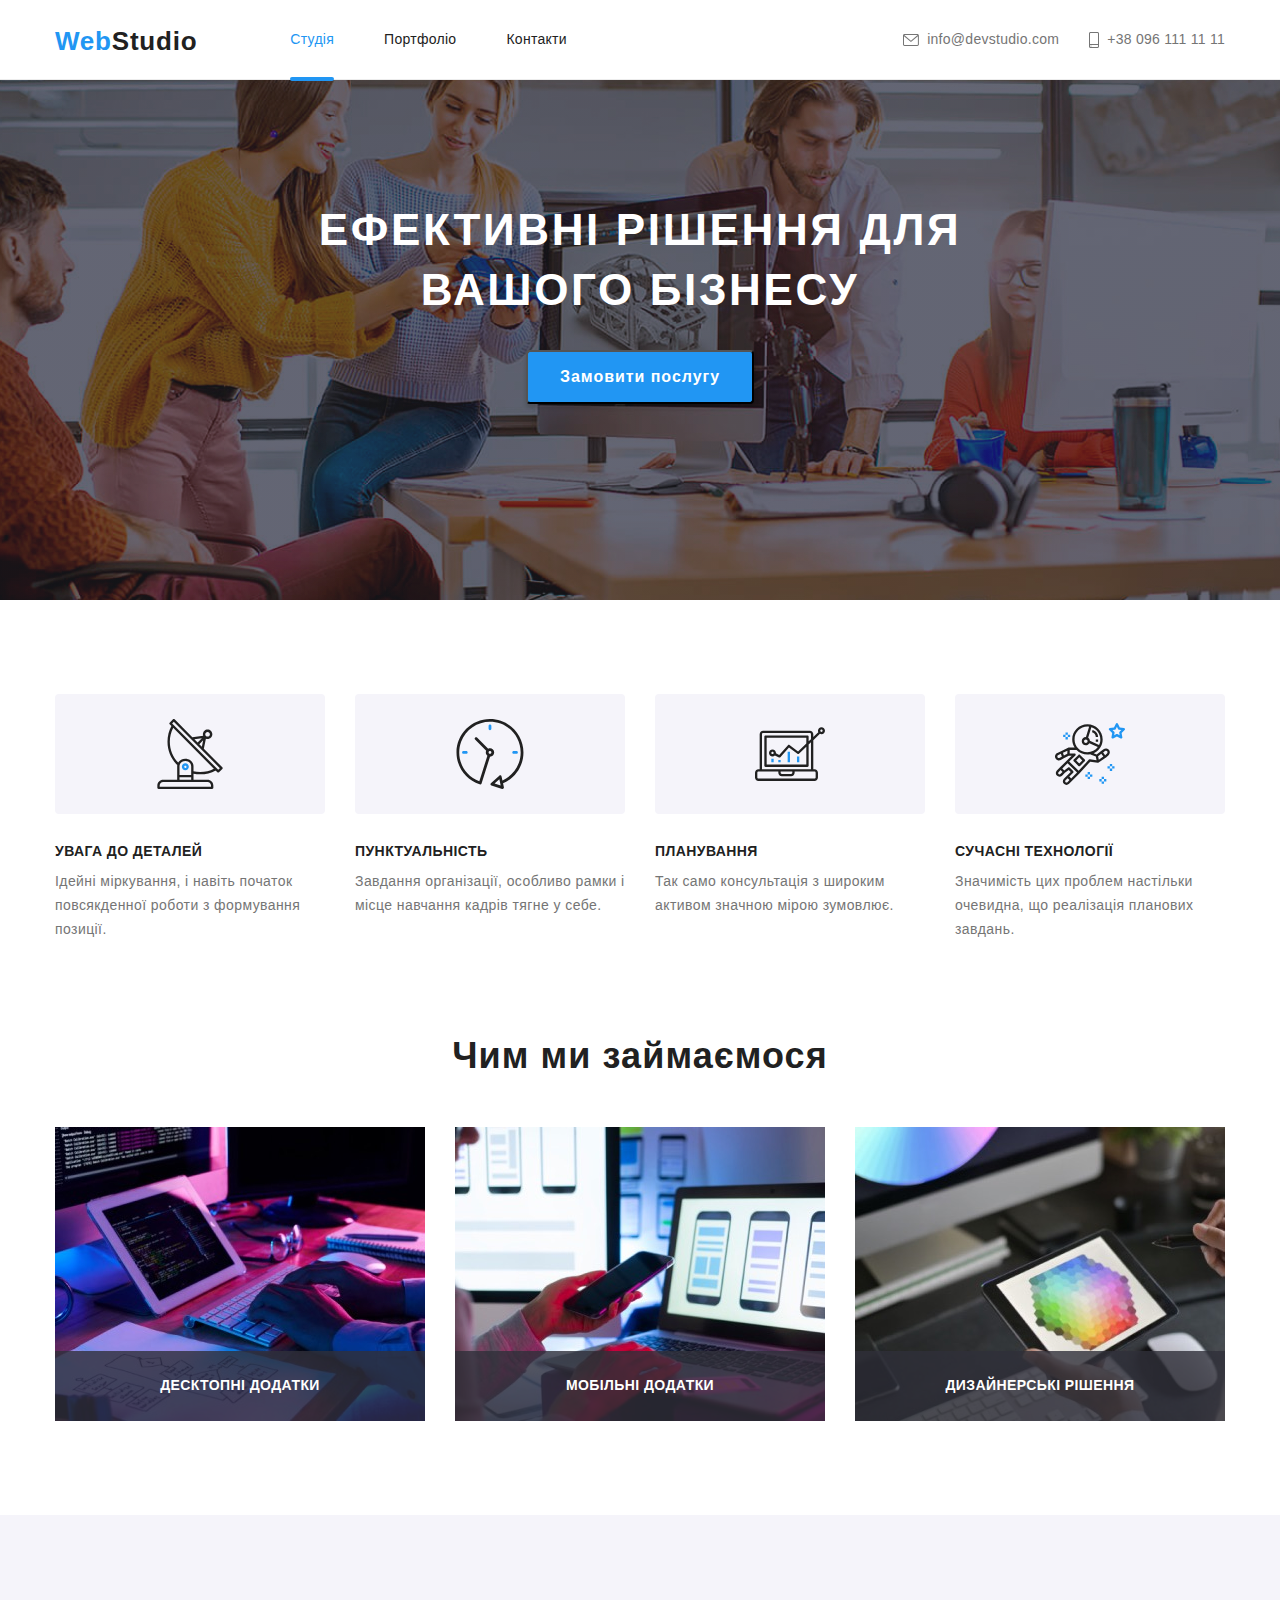
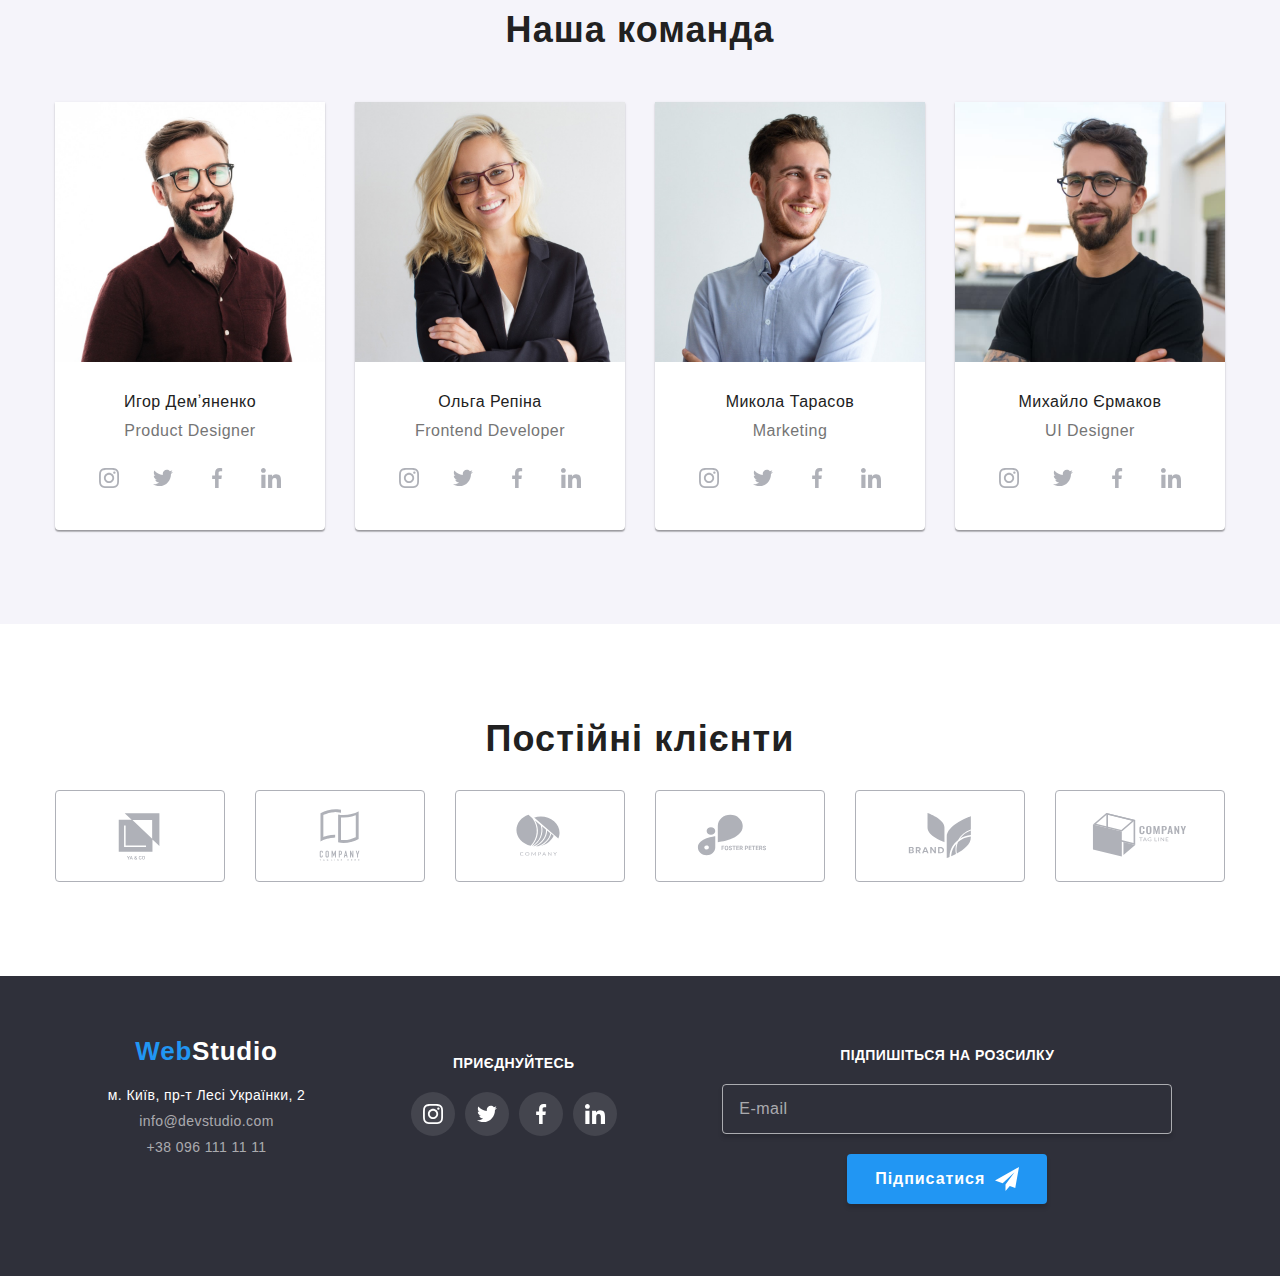
==== commit 609fbd9b: "add adaptive scss" ====
--- a/index.html
+++ b/index.html
@@ -38,8 +38,8 @@
         <div class="header-connect">
           <ul class="contact list">
             <li class="contact__item">
-              <a href="mailto:info@devstudio.com" class="contact-link link">
-                <svg class="contact__icon" width="16" height="12">
+              <a href="mailto:info@devstudio.com" class="contact__link link">
+                <svg class="contact__icon icon-mail" width="16" height="12">
                   <use href="./images/icons.svg#icon-envelope"></use>
                 </svg>
                 info@devstudio.com
@@ -47,7 +47,7 @@
             </li>
             <li class="contact__item">
               <a href="tel:+380961111111" class="contact__link link">
-                <svg class="contact__icon" width="10" height="16">
+                <svg class="contact__icon icon-phone" width="10" height="16">
                   <use href="./images/icons.svg#icon-smartphone"></use>
                 </svg>
                 +38 096 111 11 11
@@ -146,7 +146,7 @@
         </div>
       </section>
       <!-- Section what we do -->
-      <!-- <section class="work section">
+      <section class="work section">
         <div class="container">
           <h2 class="work__title">Чим ми займаємося</h2>
           <ul class="work-list list">
@@ -170,7 +170,7 @@
             </li>
           </ul>
         </div>
-      </section> -->
+      </section>
       <!-- Our team -->
       <section class="our-team section">
         <div class="container">
@@ -519,7 +519,7 @@
         </form>
       </div>
     </div>
-
+    <!-- Mobile menu -->
     <div class="mob-menu js-menu-container" id="mobile-menu">
       <div class="menu-container">
         <button class="menu-toggle js-close-menu" type="button">
@@ -543,10 +543,10 @@
         <div class="menu-connect">
           <ul class="menu-contact list">
             <li class="menu-contact__item">
-              <a href="tel:+380961111111" class="menu-tel link"> +38 096 111 11 11 </a>
+              <a href="tel:+380961111111" class="menu-link link"> +38 096 111 11 11 </a>
             </li>
             <li class="menu-contact__item">
-              <a href="mailto:info@devstudio.com" class="menu-email link"> info@devstudio.com </a>
+              <a href="mailto:info@devstudio.com" class="menu-link link"> info@devstudio.com </a>
             </li>
           </ul>
           <ul class="menu-social list">
--- a/css/main.min.css
+++ b/css/main.min.css
@@ -1 +1 @@
-.visually-hidden{position:absolute;width:1px;height:1px;margin:-1px;border:0;padding:0;white-space:nowrap;clip-path:inset(100%);clip:rect(0 0 0 0);overflow:hidden}:root{--brand-color: #2196f3;--btn-hover: #188ce8;--main-color: #212121;--second-color: #757575;--accent-color: #ffffff;--background: #2f303a;--foot-color: rgba(255, 255, 255, 0.6);--portfolio-bcg-color: #f5f4fa;--icon-social-color: #afb1b8;--backdrop-color: rgba(0, 0, 0, 0.2);--overflow-color: rgba(33, 150, 243, 0.9);--timing-duration: 250ms;--timing-function: cubic-bezier(0.4, 0, 0.2, 1)}body{font-family:"Roboto",sans-serif;font-style:normal;font-size:14px;color:var(--main-color)}img{display:block;min-width:100%;height:auto}.link{text-decoration:none;padding:0}.list{list-style:none}@font-face{font-family:"Roboto";font-style:normal;font-weight:400;src:url("../fonts/roboto-v30-latin_cyrillic-regular.eot");src:local(""),url("../fonts/roboto-v30-latin_cyrillic-regular.eot?#iefix") format("embedded-opentype"),url("../fonts/roboto-v30-latin_cyrillic-regular.woff2") format("woff2"),url("../fonts/roboto-v30-latin_cyrillic-regular.woff") format("woff"),url("../fonts/roboto-v30-latin_cyrillic-regular.ttf") format("truetype"),url("../fonts/roboto-v30-latin_cyrillic-regular.svg#Roboto") format("svg")}@font-face{font-family:"Roboto";font-style:normal;font-weight:500;src:url("../fonts/roboto-v30-latin_cyrillic-500.eot");src:local(""),url("../fonts/roboto-v30-latin_cyrillic-500.eot?#iefix") format("embedded-opentype"),url("../fonts/roboto-v30-latin_cyrillic-500.woff2") format("woff2"),url("../fonts/roboto-v30-latin_cyrillic-500.woff") format("woff"),url("../fonts/roboto-v30-latin_cyrillic-500.ttf") format("truetype"),url("../fonts/roboto-v30-latin_cyrillic-500.svg#Roboto") format("svg")}@font-face{font-family:"Roboto";font-style:normal;font-weight:700;src:url("../fonts/roboto-v30-latin_cyrillic-700.eot");src:local(""),url("../fonts/roboto-v30-latin_cyrillic-700.eot?#iefix") format("embedded-opentype"),url("../fonts/roboto-v30-latin_cyrillic-700.woff2") format("woff2"),url("../fonts/roboto-v30-latin_cyrillic-700.woff") format("woff"),url("../fonts/roboto-v30-latin_cyrillic-700.ttf") format("truetype"),url("../fonts/roboto-v30-latin_cyrillic-700.svg#Roboto") format("svg")}@font-face{font-family:"Roboto";font-style:normal;font-weight:900;src:url("../fonts/roboto-v30-latin_cyrillic-900.eot");src:local(""),url("../fonts/roboto-v30-latin_cyrillic-900.eot?#iefix") format("embedded-opentype"),url("../fonts/roboto-v30-latin_cyrillic-900.woff2") format("woff2"),url("../fonts/roboto-v30-latin_cyrillic-900.woff") format("woff"),url("../fonts/roboto-v30-latin_cyrillic-900.ttf") format("truetype"),url("../fonts/roboto-v30-latin_cyrillic-900.svg#Roboto") format("svg")}@font-face{font-family:"Raleway";font-style:normal;font-weight:700;src:url("../fonts/raleway-v28-latin-700.eot");src:local(""),url("../fonts/raleway-v28-latin-700.eot?#iefix") format("embedded-opentype"),url("../fonts/raleway-v28-latin-700.woff2") format("woff2"),url("../fonts/raleway-v28-latin-700.woff") format("woff"),url("../fonts/raleway-v28-latin-700.ttf") format("truetype"),url("../fonts/raleway-v28-latin-700.svg#Raleway") format("svg")}h1,h2,h3,h4,h5,h6,p{margin-top:0;margin-bottom:0}ul,ol{margin:0;padding-left:0}.hero__btn{font-size:16px;line-height:1.9;font-weight:700;letter-spacing:.06em;background:var(--brand-color);box-shadow:0px 4px 4px rgba(0,0,0,.15);border-radius:4px;font-family:inherit;font-style:normal;text-align:center;color:var(--accent-color);padding:10px 24px;transition:background-color var(--timing-duration) var(--timing-function)}.hero__btn:hover,.hero__btn:focus{background-color:var(--btn-hover)}.subscribe__btn{font-size:16px;line-height:1.875;font-weight:700;letter-spacing:.06em;background-color:var(--brand-color);box-shadow:0px 4px 4px rgba(0,0,0,.15);border-radius:4px;border:none;font-family:inherit;font-style:normal;display:flex;align-items:center;text-align:center;color:var(--accent-color);padding:10px 28px;margin-left:auto;margin-right:auto;transition:background-color var(--timing-duration) var(--timing-function)}.subscribe__btn:hover,.subscribe__btn:focus{background-color:var(--btn-hover)}.subscribe__btn-icon{fill:currentColor;margin-left:10px}.filters__btn{font-size:16px;line-height:1.6;font-weight:500;letter-spacing:.03em;color:var(--main-color);background-color:var(--portfolio-bcg-color);border-radius:4px;border-style:none;font-family:inherit;font-style:normal;text-align:center;cursor:pointer;padding:6px 22px;transition:background-color var(--timing-duration) var(--timing-function),color var(--timing-duration) var(--timing-function),box-shadow var(--timing-duration) var(--timing-function)}.filters__btn:hover,.filters__btn:focus{background-color:var(--brand-color);color:var(--accent-color);box-shadow:0px 3px 1px rgba(0,0,0,.1),0px 1px 2px rgba(0,0,0,.08),0px 2px 2px rgba(0,0,0,.12)}.current-btn{background-color:var(--brand-color);color:var(--accent-color);box-shadow:0px 3px 1px rgba(0,0,0,.1),0px 1px 2px rgba(0,0,0,.08),0px 2px 2px rgba(0,0,0,.12)}.container{width:100%;padding-left:15px;padding-right:15px;margin-left:auto;margin-right:auto}@media screen and (min-width: 480px){.container{max-width:480px}}@media screen and (min-width: 768px){.container{max-width:768px}}@media screen and (min-width: 1200px){.container{max-width:1200px}}.logo{font-family:"Raleway",sans-serif;font-size:26px;line-height:1.19;font-weight:700;letter-spacing:.03em;color:var(--brand-color);padding:0}.logo-header{color:var(--main-color)}.logo-footer{color:var(--accent-color)}.backdrop{position:fixed;top:0;left:0;width:100%;height:100%;background-color:var(--backdrop-color);opacity:1;transition:opacity var(--timing-duration) var(--timing-function),visibility var(--timing-duration) var(--timing-function)}.backdrop.is-hidden{visibility:hidden;opacity:0;pointer-events:none}.modal{position:absolute;top:50%;left:50%;width:528px;min-height:581px;background-color:var(--accent-color);box-shadow:0px 1px 3px rgba(0,0,0,.12),0px 1px 1px rgba(0,0,0,.14),0px 2px 1px rgba(0,0,0,.2);border-radius:4px;transform:translate(-50%, -50%) scale(1);transition:transform var(--timing-duration) var(--timing-function);padding:40px}.backdrop.is-hidden .modal{transform:translate(-50%, -50%) scale(0)}.btn-close-wrap{position:absolute;right:8px;top:8px}.btn-close{display:flex;justify-content:center;align-items:center;width:30px;height:30px;border-radius:50%;background:var(--accent-color);border:1px solid rgba(0,0,0,.1);transition:color var(--timing-duration) var(--timing-function)}.btn-close:hover,.btn-close:focus{color:var(--btn-hover)}.modal-icon-close{fill:currentColor}.modal__title{font-size:20px;line-height:1.15;font-weight:700;letter-spacing:.03em;text-align:center;margin-bottom:30px}.modal-form{width:448px}.modal-field{margin-bottom:10px}.modal-label{font-size:12px;line-height:1.17;font-weight:400;letter-spacing:.01em;color:var(--second-color);display:block;margin-bottom:4px}.modal-input{width:100%;height:40px;border:1px solid rgba(33,33,33,.2);border-radius:4px;padding-left:42px;background-color:rgba(0,0,0,0);transition:border var(--timing-duration) var(--timing-function)}.modal-input:focus{border:1px solid var(--overflow-color);outline:rgba(0,0,0,0)}.input-wrap{position:relative}.modal-icon{position:absolute;top:50%;left:15px;transform:translateY(-50%);transition:fill var(--timing-duration) var(--timing-function)}.modal-input:focus~.modal-icon{fill:var(--overflow-color)}.modal-field-text{margin-bottom:20px}.modal-text{width:100%;height:120px;border:1px solid rgba(33,33,33,.2);border-radius:4px;padding:12px 16px;resize:none}.modal-text:focus{border:1px solid var(--overflow-color);outline:rgba(0,0,0,0)}.modal-text::placeholder{font-weight:400;font-size:12px;line-height:14px;letter-spacing:.01em;color:rgba(117,117,117,.5)}.modal-field-check{margin-bottom:30px}.check-text{display:flex;align-items:center;justify-content:center;font-size:14px;line-height:1.7;font-weight:400;letter-spacing:.03em;color:var(--second-color)}.check-text span{width:16px;height:15px;border:2px solid var(--main-color);border-radius:2px;margin-right:10px;display:flex;align-items:center;justify-content:center;transition:background-color var(--timing-duration) var(--timing-function);transition:border-color var(--timing-duration) var(--timing-function)}.modal-check:checked+.check-text span{background-color:var(--brand-color);border:none}.modal-check:focus+.check-text span{border-color:var(--main-color)}.check-icon{fill:rgba(0,0,0,0);transition:fill var(--timing-duration) var(--timing-function)}.modal-check:checked+.check-text .check-icon{fill:var(--accent-color)}.policy-agreement{color:var(--overflow-color);font-weight:400;font-size:14px;line-height:1.7;letter-spacing:.03em}.btn-modal{background:var(--brand-color);box-shadow:0px 4px 4px rgba(0,0,0,.15);border-radius:4px;font-family:inherit;font-style:normal;font-size:16px;line-height:1.875;font-weight:700;letter-spacing:.06em;color:var(--accent-color);padding:10px 52px;border:none;transition:background-color var(--timing-duration) var(--timing-function)}.btn-modal:hover,.btn-modal:focus{background-color:var(--btn-hover)}.btn-wrap{display:flex;justify-content:center;align-items:center}.section{padding-top:60px;padding-bottom:60px}@media screen and (min-width: 1200px){.section{padding-top:94px;padding-bottom:94px}}.socnet{display:flex;justify-content:center;gap:10px}.socnet__link{width:44px;height:44px;border-radius:50%;background-color:var(--accent-color);display:flex;align-items:center;justify-content:center;color:var(--icon-social-color);transition:background-color var(--timing-duration) var(--timing-function),color var(--timing-duration) var(--timing-function)}.socnet__link:hover{background-color:var(--brand-color);color:var(--accent-color)}.socnet__icon{fill:currentColor}.footer-soc-link{background-color:rgba(255,255,255,.1);color:var(--accent-color);transition:background-color var(--timing-duration) var(--timing-function)}.footer-soc-link:focus{background-color:var(--brand-color)}.work__title,.our-team__title,.clients-title{font-size:28px;line-height:1.19;font-weight:700;letter-spacing:.03em;text-align:center}@media screen and (min-width: 1200px){.work__title,.our-team__title,.clients-title{font-size:36px;line-height:1.17;font-weight:700;letter-spacing:.03em}}.mob-menu{position:fixed;top:0;left:0;z-index:999;background-color:#fff;padding-bottom:48px;width:100vw;height:100vh;transform:translateX(100%);transition:transform var(--timing-duration) var(--timing-function)}.mob-menu.is-open{transform:translateX(0)}.menu-container{display:flex;flex-direction:column;height:100%}.menu-nav__list{padding-left:20px}@media screen and (min-width: 480px){.menu-nav__list{padding-left:40px}}.menu-nav__item:not(:last-child){margin-bottom:32px}.menu-nav__link{font-size:35px;line-height:1.18;font-weight:500;letter-spacing:.02em;color:var(--main-color);transition:color var(--timing-duration) var(--timing-function)}.menu-nav__link:hover{color:var(--brand-color)}@media screen and (min-width: 480px){.menu-nav__link{font-size:40px;line-height:1.18;font-weight:500;letter-spacing:.02em}}.menu-connect{margin-top:200px;padding-left:20px}@media screen and (min-width: 480px){.menu-connect{padding-left:40px}}.menu-tel{font-size:28px;line-height:1.14;font-weight:500;letter-spacing:.02em;color:var(--brand-color)}@media screen and (min-width: 480px){.menu-tel{font-size:34px;line-height:1.14;font-weight:500;letter-spacing:.02em}}.menu-email{font-size:18px;line-height:1.17;font-weight:500;letter-spacing:.02em;color:var(--second-color)}@media screen and (min-width: 480px){.menu-email{font-size:24px;line-height:1.17;font-weight:500;letter-spacing:.02em}}.menu-contact__item:not(:last-child){margin-bottom:32px}.menu-social{margin-top:64px;display:flex;gap:10px}.menu-social__item:not(:last-child){border-right:1px solid rgba(33,33,33,.2);padding-right:5px}.menu-social__link{font-size:12px;line-height:1.22;font-weight:500;letter-spacing:.02em;color:var(--brand-color)}@media screen and (min-width: 480px){.menu-social__link{font-size:18px;line-height:1.22;font-weight:500;letter-spacing:.02em}}.clients-list{display:flex;flex-wrap:wrap;gap:30px;margin-top:30px}.clients-list__item{width:calc((100% - 30px)/2)}@media screen and (min-width: 480px){.clients-list__item{width:calc((100% - 30px)/2)}}@media screen and (min-width: 768px){.clients-list__item{width:calc((100% - 60px)/3)}}@media screen and (min-width: 1200px){.clients-list__item{width:calc((100% - 150px)/6)}}.clients-list__link{height:92px;border:1px solid var(--icon-social-color);border-radius:4px;color:var(--icon-social-color);display:flex;align-items:center;justify-content:center;transition:color var(--timing-duration) var(--timing-function),border var(--timing-duration) var(--timing-function)}.clients-list__link:hover,.clients-list__link:focus{color:var(--brand-color);border:1px solid var(--brand-color)}.clients-list__icon{fill:currentColor}.features-list{display:flex;flex-wrap:wrap;gap:30px}.features-list__item{width:100%}@media screen and (min-width: 768px){.features-list__item{width:calc((100% - 30px)/2)}}@media screen and (min-width: 1200px){.features-list__item{width:calc((100% - 90px)/4)}}.features-list__icon-thumb{display:flex;justify-content:center;align-items:center;height:120px;margin-bottom:30px;background:var(--portfolio-bcg-color);border-radius:4px}.features-list__title{font-size:14px;line-height:1.14;font-weight:700;letter-spacing:.03em;text-transform:uppercase;margin-bottom:10px;text-align:center}@media screen and (min-width: 768px){.features-list__title{text-align:left}}@media screen and (min-width: 1200px){.features-list__title{text-align:left}}.features-list__text{font-size:14px;line-height:1.7;font-weight:400;letter-spacing:.03em;color:var(--second-color)}.footer{padding:60px 0;background-color:var(--background);text-align:center}.footer-wrap{display:flex;flex-direction:column;justify-content:center}@media screen and (min-width: 768px){.footer-wrap{flex-direction:row;flex-wrap:wrap;justify-content:space-around}}@media screen and (min-width: 1200px){.footer-wrap{flex-direction:row;justify-content:space-around;align-items:center}}.address-wrap{margin-bottom:60px}.address{font-style:normal}.contacts{margin-top:20px}.contacts .contacts__item{margin-bottom:10px}.contacts .contacts__item:last-child{margin-bottom:0}.contacts__post-address{font-size:14px;line-height:1.17;font-weight:400;letter-spacing:.03em;color:var(--accent-color);padding:0}.contacts__post-address:hover,.contacts__post-address:focus{color:var(--brand-color)}.contacts__link{font-size:14px;line-height:1.17;font-weight:400;letter-spacing:.03em;color:var(--foot-color);padding:0}.contacts__link:hover,.contacts__link:focus{color:var(--brand-color)}.footer-soc-title,.subscribe__title{font-size:14px;line-height:1.14;font-weight:700;letter-spacing:.03em;text-transform:uppercase;text-align:center;color:var(--accent-color);margin-bottom:20px}.footer-soc-wrap{margin-bottom:60px;text-align:center}.subscribe__field{max-width:450px;margin-bottom:20px;margin-left:auto;margin-right:auto}.subscribe__email{width:100%;height:50px;border:1px solid var(--foot-color);box-shadow:0px 4px 4px rgba(0,0,0,.15);border-radius:4px;font-family:inherit;font-style:normal;font-size:16px;line-height:1.25;font-weight:400;letter-spacing:.03em;color:var(--accent-color);background-color:rgba(0,0,0,0);display:flex;align-items:center;padding-left:16px}.subscribe__email::placeholder{color:var(--foot-color)}.subscribe__email:focus{outline:none;border:1px solid var(--overflow-color)}@media screen and (min-width: 480px){.subscribe__email{width:450px}}.header{position:absolute;border-bottom:1px solid #ececec;height:60px;width:100%}.header__logo{margin-right:auto;margin-top:15px}.menu-toggle{margin-top:10px;margin-left:auto;border:none;background-color:rgba(0,0,0,0);cursor:pointer}.menu-toggle:hover,.menu-toggle:focus{fill:var(--brand-color)}.nav-container{display:flex}.nav{display:none}.nav__navigation{margin-left:95px;display:flex;gap:50px}.nav__navigation .nav__item:last-child{margin-right:0}.header-connect{display:none}.contact{margin-left:auto;display:flex;justify-content:space-between;gap:30px}.contact__link{font-size:14px;line-height:1.14;font-weight:500;letter-spacing:.02em;color:var(--second-color);display:flex;align-items:center;padding:10px 0;transition:color var(--timing-duration) var(--timing-function)}.contact__link:hover,.contact__link:focus{color:var(--brand-color)}.contact__icon{margin-right:10px;fill:currentColor}.nav__link{font-size:14px;line-height:1.14;font-weight:500;letter-spacing:.02em;color:var(--main-color);display:inline-block;padding:32px 0;transition:color var(--timing-duration) var(--timing-function)}.nav__link:hover,.nav__link:focus{color:var(--brand-color)}.current{color:var(--brand-color);position:relative}.current::after{position:absolute;content:"";width:100%;height:4px;border-radius:2px;background-color:currentColor;left:0;bottom:-1px}.hero{max-width:1600px;padding-top:118px;margin:0 auto;background-image:linear-gradient(rgba(47, 48, 58, 0.4), rgba(47, 48, 58, 0.4)),url(#);background-repeat:no-repeat;background-size:cover;background-position:center;text-align:center}.hero__title{margin-bottom:30px;font-size:26px;line-height:1.6;font-weight:900;letter-spacing:.06em;text-align:center;text-transform:uppercase;color:var(--accent-color)}@media screen and (min-width: 1200px){.hero__title{font-size:44px;line-height:1.36;font-weight:900;letter-spacing:.06em}}.our-team{background-color:var(--portfolio-bcg-color)}.our-team__title{margin-bottom:50px}.team-list{display:flex;flex-wrap:wrap;gap:30px}.team-list__item{background:var(--accent-color);box-shadow:0px 1px 3px rgba(0,0,0,.12),0px 1px 1px rgba(0,0,0,.14),0px 2px 1px rgba(0,0,0,.2);border-radius:0px 0px 4px 4px;width:100%}@media screen and (min-width: 768px){.team-list__item{width:calc((100% - 30px)/2)}}@media screen and (min-width: 1200px){.team-list__item{width:calc((100% - 90px)/4)}}.team-list__wrap{padding:30px 32px}.team-list__title{font-size:16px;line-height:1.19;font-weight:500;letter-spacing:.03em;text-align:center;margin-bottom:10px}.team-list__text{font-size:16px;line-height:1.19;font-weight:400;letter-spacing:.03em;text-align:center;color:var(--second-color);margin-bottom:16px}.work{padding-top:0}.work__title{margin-bottom:50px}.work-list{display:flex;justify-content:center;gap:30px}.work-list__thumb{position:relative}.work-list__subtitle{position:absolute;padding:27px 0;font-size:14px;line-height:1.14;font-weight:700;letter-spacing:.03em;text-align:center;text-transform:uppercase;color:var(--accent-color);width:100%;height:70px;background:rgba(47,48,58,.8);bottom:0}.filters{display:flex;justify-content:center;margin-bottom:46px;gap:8px}.projects{display:flex;flex-wrap:wrap;gap:30px}.projects__item{width:calc((100% - 60px)/3)}.projects__link{display:block;padding:0;transition:box-shadow var(--timing-duration) var(--timing-function)}.projects__link:hover,.projects__link:focus{box-shadow:0px 1px 1px rgba(0,0,0,.12),0px 4px 4px rgba(0,0,0,.06),1px 4px 6px rgba(0,0,0,.16)}.project-card{position:relative;overflow:hidden}.project-card__text{display:flex;align-items:center;top:0;left:0;position:absolute;font-size:18px;line-height:2;font-weight:400;letter-spacing:.03em;padding:63px 24px;color:var(--accent-color);background-color:var(--overflow-color);width:100%;height:100%;transform:translateY(100%);transition:transform var(--timing-duration) var(--timing-function)}.projects__item:hover .project-card__text{transform:translateY(0%)}.description-wrap{border-bottom:1px solid #eee;border-left:1px solid #eee;border-right:1px solid #eee;padding:20px 24px}.description-wrap .description-wrap__title{font-size:18px;line-height:2;font-weight:700;letter-spacing:.06em;margin-bottom:4px;color:var(--main-color)}.description-wrap .description-wrap__type{font-size:16px;line-height:1.87;font-weight:400;letter-spacing:.03em;color:var(--second-color)}/*# sourceMappingURL=main.min.css.map */+.visually-hidden{position:absolute;width:1px;height:1px;margin:-1px;border:0;padding:0;white-space:nowrap;clip-path:inset(100%);clip:rect(0 0 0 0);overflow:hidden}:root{--brand-color: #2196f3;--btn-hover: #188ce8;--main-color: #212121;--second-color: #757575;--accent-color: #ffffff;--background: #2f303a;--foot-color: rgba(255, 255, 255, 0.6);--portfolio-bcg-color: #f5f4fa;--icon-social-color: #afb1b8;--backdrop-color: rgba(0, 0, 0, 0.2);--overflow-color: rgba(33, 150, 243, 0.9);--timing-duration: 250ms;--timing-function: cubic-bezier(0.4, 0, 0.2, 1)}body{font-family:"Roboto",sans-serif;font-style:normal;font-size:14px;color:var(--main-color)}img{display:block;min-width:100%;height:auto}.link{text-decoration:none;padding:0}.list{list-style:none}@font-face{font-family:"Roboto";font-style:normal;font-weight:400;src:url("../fonts/roboto-v30-latin_cyrillic-regular.eot");src:local(""),url("../fonts/roboto-v30-latin_cyrillic-regular.eot?#iefix") format("embedded-opentype"),url("../fonts/roboto-v30-latin_cyrillic-regular.woff2") format("woff2"),url("../fonts/roboto-v30-latin_cyrillic-regular.woff") format("woff"),url("../fonts/roboto-v30-latin_cyrillic-regular.ttf") format("truetype"),url("../fonts/roboto-v30-latin_cyrillic-regular.svg#Roboto") format("svg")}@font-face{font-family:"Roboto";font-style:normal;font-weight:500;src:url("../fonts/roboto-v30-latin_cyrillic-500.eot");src:local(""),url("../fonts/roboto-v30-latin_cyrillic-500.eot?#iefix") format("embedded-opentype"),url("../fonts/roboto-v30-latin_cyrillic-500.woff2") format("woff2"),url("../fonts/roboto-v30-latin_cyrillic-500.woff") format("woff"),url("../fonts/roboto-v30-latin_cyrillic-500.ttf") format("truetype"),url("../fonts/roboto-v30-latin_cyrillic-500.svg#Roboto") format("svg")}@font-face{font-family:"Roboto";font-style:normal;font-weight:700;src:url("../fonts/roboto-v30-latin_cyrillic-700.eot");src:local(""),url("../fonts/roboto-v30-latin_cyrillic-700.eot?#iefix") format("embedded-opentype"),url("../fonts/roboto-v30-latin_cyrillic-700.woff2") format("woff2"),url("../fonts/roboto-v30-latin_cyrillic-700.woff") format("woff"),url("../fonts/roboto-v30-latin_cyrillic-700.ttf") format("truetype"),url("../fonts/roboto-v30-latin_cyrillic-700.svg#Roboto") format("svg")}@font-face{font-family:"Roboto";font-style:normal;font-weight:900;src:url("../fonts/roboto-v30-latin_cyrillic-900.eot");src:local(""),url("../fonts/roboto-v30-latin_cyrillic-900.eot?#iefix") format("embedded-opentype"),url("../fonts/roboto-v30-latin_cyrillic-900.woff2") format("woff2"),url("../fonts/roboto-v30-latin_cyrillic-900.woff") format("woff"),url("../fonts/roboto-v30-latin_cyrillic-900.ttf") format("truetype"),url("../fonts/roboto-v30-latin_cyrillic-900.svg#Roboto") format("svg")}@font-face{font-family:"Raleway";font-style:normal;font-weight:700;src:url("../fonts/raleway-v28-latin-700.eot");src:local(""),url("../fonts/raleway-v28-latin-700.eot?#iefix") format("embedded-opentype"),url("../fonts/raleway-v28-latin-700.woff2") format("woff2"),url("../fonts/raleway-v28-latin-700.woff") format("woff"),url("../fonts/raleway-v28-latin-700.ttf") format("truetype"),url("../fonts/raleway-v28-latin-700.svg#Raleway") format("svg")}h1,h2,h3,h4,h5,h6,p{margin-top:0;margin-bottom:0}ul,ol{margin:0;padding-left:0}.hero__btn{font-size:16px;line-height:1.9;font-weight:700;letter-spacing:.06em;background:var(--brand-color);box-shadow:0px 4px 4px rgba(0,0,0,.15);border-radius:4px;font-family:inherit;font-style:normal;text-align:center;color:var(--accent-color);padding:10px 24px;transition:background-color var(--timing-duration) var(--timing-function)}.hero__btn:hover,.hero__btn:focus{background-color:var(--btn-hover)}@media screen and (min-width: 1200px){.hero__btn{padding:10px 32px}}.subscribe__btn{font-size:16px;line-height:1.875;font-weight:700;letter-spacing:.06em;background-color:var(--brand-color);box-shadow:0px 4px 4px rgba(0,0,0,.15);border-radius:4px;border:none;font-family:inherit;font-style:normal;display:flex;align-items:center;text-align:center;color:var(--accent-color);padding:10px 28px;margin-left:auto;margin-right:auto;transition:background-color var(--timing-duration) var(--timing-function)}.subscribe__btn:hover,.subscribe__btn:focus{background-color:var(--btn-hover)}.subscribe__btn-icon{fill:currentColor;margin-left:10px}.filters__btn{font-size:16px;line-height:1.6;font-weight:500;letter-spacing:.03em;color:var(--main-color);background-color:var(--portfolio-bcg-color);border-radius:4px;border-style:none;font-family:inherit;font-style:normal;text-align:center;cursor:pointer;padding:6px 22px;transition:background-color var(--timing-duration) var(--timing-function),color var(--timing-duration) var(--timing-function),box-shadow var(--timing-duration) var(--timing-function)}.filters__btn:hover,.filters__btn:focus{background-color:var(--brand-color);color:var(--accent-color);box-shadow:0px 3px 1px rgba(0,0,0,.1),0px 1px 2px rgba(0,0,0,.08),0px 2px 2px rgba(0,0,0,.12)}.current-btn{background-color:var(--brand-color);color:var(--accent-color);box-shadow:0px 3px 1px rgba(0,0,0,.1),0px 1px 2px rgba(0,0,0,.08),0px 2px 2px rgba(0,0,0,.12)}.container{width:100%;padding-left:15px;padding-right:15px;margin-left:auto;margin-right:auto}@media screen and (min-width: 480px){.container{max-width:480px}}@media screen and (min-width: 768px){.container{max-width:768px}}@media screen and (min-width: 1200px){.container{max-width:1200px}}.logo{font-family:"Raleway",sans-serif;font-size:26px;line-height:1.19;font-weight:700;letter-spacing:.03em;color:var(--brand-color);padding:0}.logo-header{color:var(--main-color)}.logo-footer{color:var(--accent-color)}.backdrop{position:fixed;top:0;left:0;width:100%;height:100%;background-color:var(--backdrop-color);opacity:1;transition:opacity var(--timing-duration) var(--timing-function),visibility var(--timing-duration) var(--timing-function)}.backdrop.is-hidden{visibility:hidden;opacity:0;pointer-events:none}.modal{position:absolute;top:50%;left:50%;width:100%;min-height:581px;background-color:var(--accent-color);box-shadow:0px 1px 3px rgba(0,0,0,.12),0px 1px 1px rgba(0,0,0,.14),0px 2px 1px rgba(0,0,0,.2);border-radius:4px;transform:translate(-50%, -50%) scale(1);transition:transform var(--timing-duration) var(--timing-function);padding:20px}.backdrop.is-hidden .modal{transform:translate(-50%, -50%) scale(0)}@media screen and (min-width: 480px){.modal{width:450px;padding:40px}}@media screen and (min-width: 1200px){.modal{width:528px}}.btn-close-wrap{position:absolute;right:8px;top:8px}.btn-close{display:flex;justify-content:center;align-items:center;width:30px;height:30px;border-radius:50%;background:var(--accent-color);border:1px solid rgba(0,0,0,.1);transition:color var(--timing-duration) var(--timing-function)}.btn-close:hover,.btn-close:focus{color:var(--btn-hover)}.modal-icon-close{fill:currentColor}.modal__title{font-size:20px;line-height:1.15;font-weight:700;letter-spacing:.03em;text-align:center;margin-bottom:30px;margin-top:20px}@media screen and (min-width: 480px){.modal__title{margin-top:0}}.modal-form{width:280px}@media screen and (min-width: 480px){.modal-form{width:370px}}@media screen and (min-width: 1200px){.modal-form{width:448px}}.modal-field{margin-bottom:10px}.modal-label{font-size:12px;line-height:1.17;font-weight:400;letter-spacing:.01em;color:var(--second-color);display:block;margin-bottom:4px}.modal-input{width:100%;height:40px;border:1px solid rgba(33,33,33,.2);border-radius:4px;padding-left:42px;background-color:rgba(0,0,0,0);transition:border var(--timing-duration) var(--timing-function)}.modal-input:focus{border:1px solid var(--overflow-color);outline:rgba(0,0,0,0)}.input-wrap{position:relative}.modal-icon{position:absolute;top:50%;left:15px;transform:translateY(-50%);transition:fill var(--timing-duration) var(--timing-function)}.modal-input:focus~.modal-icon{fill:var(--overflow-color)}.modal-field-text{margin-bottom:20px}.modal-text{width:100%;height:120px;border:1px solid rgba(33,33,33,.2);border-radius:4px;padding:12px 16px;resize:none}.modal-text:focus{border:1px solid var(--overflow-color);outline:rgba(0,0,0,0)}.modal-text::placeholder{font-weight:400;font-size:12px;line-height:14px;letter-spacing:.01em;color:rgba(117,117,117,.5)}.modal-field-check{margin-bottom:30px}.check-text{display:flex;flex-wrap:wrap;justify-content:center;gap:5px;font-size:12px;line-height:1.17;font-weight:400;letter-spacing:.03em;color:var(--second-color)}.check-text span{width:16px;height:15px;border:2px solid var(--main-color);border-radius:2px;margin-right:10px;display:flex;align-items:center;justify-content:center;transition:background-color var(--timing-duration) var(--timing-function);transition:border-color var(--timing-duration) var(--timing-function)}.modal-check:checked+.check-text span{background-color:var(--brand-color);border:none}.modal-check:focus+.check-text span{border-color:var(--main-color)}@media screen and (min-width: 1200px){.check-text{font-size:14px;line-height:1.7;font-weight:400;letter-spacing:.03em;align-items:center}}.check-icon{fill:rgba(0,0,0,0);transition:fill var(--timing-duration) var(--timing-function)}.modal-check:checked+.check-text .check-icon{fill:var(--accent-color)}.policy-agreement{color:var(--overflow-color);font-size:12px;line-height:1.17;font-weight:400;letter-spacing:.03em}@media screen and (min-width: 1200px){.policy-agreement{font-size:14px;line-height:1.7;font-weight:400;letter-spacing:.03em}}.btn-modal{background:var(--brand-color);box-shadow:0px 4px 4px rgba(0,0,0,.15);border-radius:4px;font-family:inherit;font-style:normal;font-size:16px;line-height:1.875;font-weight:700;letter-spacing:.06em;color:var(--accent-color);padding:10px 52px;border:none;transition:background-color var(--timing-duration) var(--timing-function)}.btn-modal:hover,.btn-modal:focus{background-color:var(--btn-hover)}.btn-wrap{display:flex;justify-content:center;align-items:center}.section{padding-top:60px;padding-bottom:60px}@media screen and (min-width: 1200px){.section{padding-top:94px;padding-bottom:94px}}.socnet{display:flex;justify-content:center;gap:10px}.socnet__link{width:44px;height:44px;border-radius:50%;background-color:var(--accent-color);display:flex;align-items:center;justify-content:center;color:var(--icon-social-color);transition:background-color var(--timing-duration) var(--timing-function),color var(--timing-duration) var(--timing-function)}.socnet__link:hover{background-color:var(--brand-color);color:var(--accent-color)}.socnet__icon{fill:currentColor}.footer-soc-link{background-color:rgba(255,255,255,.1);color:var(--accent-color);transition:background-color var(--timing-duration) var(--timing-function)}.footer-soc-link:focus{background-color:var(--brand-color)}.work__title,.our-team__title,.clients-title{font-size:28px;line-height:1.19;font-weight:700;letter-spacing:.03em;text-align:center}@media screen and (min-width: 1200px){.work__title,.our-team__title,.clients-title{font-size:36px;line-height:1.17;font-weight:700;letter-spacing:.03em}}.mob-menu{position:fixed;top:0;left:0;z-index:999;background-color:#fff;padding-bottom:48px;width:100vw;height:100vh;transform:translateX(100%);transition:transform var(--timing-duration) var(--timing-function)}.mob-menu.is-open{transform:translateX(0)}.menu-container{display:flex;flex-direction:column;height:100%}.menu-nav__list{padding-left:20px}@media screen and (min-width: 480px){.menu-nav__list{padding-left:40px}}.menu-nav__item:not(:last-child){margin-bottom:32px}.menu-nav__link{font-size:35px;line-height:1.18;font-weight:500;letter-spacing:.02em;color:var(--main-color);transition:color var(--timing-duration) var(--timing-function)}.menu-nav__link:hover{color:var(--brand-color)}@media screen and (min-width: 480px){.menu-nav__link{font-size:40px;line-height:1.18;font-weight:500;letter-spacing:.02em}}.menu-connect{margin-top:200px;padding-left:20px}@media screen and (min-width: 480px){.menu-connect{padding-left:40px}}.menu-link{font-size:18px;line-height:1.17;font-weight:500;letter-spacing:.02em;color:var(--second-color);transition:color var(--timing-duration) var(--timing-function)}@media screen and (min-width: 480px){.menu-link{font-size:24px;line-height:1.17;font-weight:500;letter-spacing:.02em}}.menu-link:hover,.menu-link:focus{font-size:28px;line-height:1.14;font-weight:500;letter-spacing:.02em;color:var(--brand-color)}@media screen and (min-width: 480px){.menu-link:hover,.menu-link:focus{font-size:34px;line-height:1.14;font-weight:500;letter-spacing:.02em}}.menu-contact__item:not(:last-child){margin-bottom:32px}.menu-social{margin-top:64px;display:flex;gap:10px}.menu-social__item:not(:last-child){border-right:1px solid rgba(33,33,33,.2);padding-right:5px}@media screen and (min-width: 480px){.menu-social__item:not(:last-child){padding-right:10px}}.menu-social__link{font-size:12px;line-height:1.22;font-weight:500;letter-spacing:.02em;color:var(--brand-color)}@media screen and (min-width: 480px){.menu-social__link{font-size:18px;line-height:1.22;font-weight:500;letter-spacing:.02em}}.clients-list{display:flex;flex-wrap:wrap;gap:30px;margin-top:30px}.clients-list__item{width:calc((100% - 30px)/2)}@media screen and (min-width: 480px){.clients-list__item{width:calc((100% - 30px)/2)}}@media screen and (min-width: 768px){.clients-list__item{width:calc((100% - 60px)/3)}}@media screen and (min-width: 1200px){.clients-list__item{width:calc((100% - 150px)/6)}}.clients-list__link{height:92px;border:1px solid var(--icon-social-color);border-radius:4px;color:var(--icon-social-color);display:flex;align-items:center;justify-content:center;transition:color var(--timing-duration) var(--timing-function),border var(--timing-duration) var(--timing-function)}.clients-list__link:hover,.clients-list__link:focus{color:var(--brand-color);border:1px solid var(--brand-color)}.clients-list__icon{fill:currentColor}.features-list{display:flex;flex-wrap:wrap;gap:30px}.features-list__item{width:100%}@media screen and (min-width: 768px){.features-list__item{width:calc((100% - 30px)/2)}}@media screen and (min-width: 1200px){.features-list__item{width:calc((100% - 90px)/4)}}.features-list__icon-thumb{display:flex;justify-content:center;align-items:center;height:120px;margin-bottom:30px;background:var(--portfolio-bcg-color);border-radius:4px}.features-list__title{font-size:14px;line-height:1.14;font-weight:700;letter-spacing:.03em;text-transform:uppercase;margin-bottom:10px;text-align:center}@media screen and (min-width: 768px){.features-list__title{text-align:left}}@media screen and (min-width: 1200px){.features-list__title{text-align:left}}.features-list__text{font-size:14px;line-height:1.7;font-weight:400;letter-spacing:.03em;color:var(--second-color)}.footer{padding:60px 0;background-color:var(--background);text-align:center}.footer-wrap{display:flex;flex-direction:column;justify-content:center}@media screen and (min-width: 768px){.footer-wrap{flex-direction:row;flex-wrap:wrap;justify-content:space-around}}@media screen and (min-width: 1200px){.footer-wrap{flex-direction:row;justify-content:space-around;align-items:center}}.address-wrap{margin-bottom:60px}.address{font-style:normal}.contacts{margin-top:20px}.contacts .contacts__item{margin-bottom:10px}.contacts .contacts__item:last-child{margin-bottom:0}.contacts__post-address{font-size:14px;line-height:1.17;font-weight:400;letter-spacing:.03em;color:var(--accent-color);padding:0}.contacts__post-address:hover,.contacts__post-address:focus{color:var(--brand-color)}.contacts__link{font-size:14px;line-height:1.17;font-weight:400;letter-spacing:.03em;color:var(--foot-color);padding:0}.contacts__link:hover,.contacts__link:focus{color:var(--brand-color)}.footer-soc-title,.subscribe__title{font-size:14px;line-height:1.14;font-weight:700;letter-spacing:.03em;text-transform:uppercase;text-align:center;color:var(--accent-color);margin-bottom:20px}.footer-soc-wrap{margin-bottom:60px;text-align:center}.subscribe__field{max-width:450px;margin-bottom:20px;margin-left:auto;margin-right:auto}.subscribe__email{width:100%;height:50px;border:1px solid var(--foot-color);box-shadow:0px 4px 4px rgba(0,0,0,.15);border-radius:4px;font-family:inherit;font-style:normal;font-size:16px;line-height:1.25;font-weight:400;letter-spacing:.03em;color:var(--accent-color);background-color:rgba(0,0,0,0);display:flex;align-items:center;padding-left:16px}.subscribe__email::placeholder{color:var(--foot-color)}.subscribe__email:focus{outline:none;border:1px solid var(--overflow-color)}@media screen and (min-width: 480px){.subscribe__email{width:450px}}.header{position:absolute;border-bottom:1px solid #ececec;height:60px;width:100%;background-color:var(--accent-color)}@media screen and (min-width: 768px){.header{height:80px}}.header__logo{margin-right:auto;margin-top:15px}@media screen and (min-width: 768px){.header__logo{margin-top:26px;margin-right:88px}}@media screen and (min-width: 1200px){.header__logo{margin-right:93px}}.menu-toggle{margin-top:10px;margin-left:auto;border:none;background-color:rgba(0,0,0,0);cursor:pointer}.menu-toggle:hover,.menu-toggle:focus{fill:var(--brand-color)}@media screen and (min-width: 768px){.menu-toggle{display:none}}.nav-container{display:flex}@media screen and (min-width: 768px){.nav-container{width:768px}}@media screen and (min-width: 1200px){.nav-container{width:1200px}}.nav{display:none}@media screen and (min-width: 768px){.nav{display:flex}}.nav__list{display:flex;gap:50px}.nav__list .nav__item:last-child{margin-right:0}.header-connect{display:none}@media screen and (min-width: 768px){.header-connect{display:flex;margin-left:auto}}@media screen and (min-width: 768px){.contact{padding:21px 0}}@media screen and (min-width: 1200px){.contact{margin-left:auto;display:flex;justify-content:space-between;align-items:center;gap:30px}}@media screen and (min-width: 768px){.contact__item:not(:last-child){margin-bottom:10px}}@media screen and (min-width: 1200px){.contact__item:not(:last-child){margin-bottom:0}}.contact__link{font-size:14px;line-height:1.14;font-weight:500;letter-spacing:.02em;color:var(--second-color);display:flex;align-items:center;padding:10px 0;transition:color var(--timing-duration) var(--timing-function)}.contact__link:hover,.contact__link:focus{color:var(--brand-color)}@media screen and (min-width: 768px){.contact__link{font-size:12px;line-height:1.14;font-weight:500;letter-spacing:.02em;padding:0}}@media screen and (min-width: 1200px){.contact__link{font-size:14px;line-height:1.14;font-weight:500;letter-spacing:.02em;padding:10px 0}}.contact__icon{margin-right:10px;fill:currentColor}@media screen and (min-width: 768px){.contact__icon{margin-right:8px}}@media screen and (min-width: 768px){.icon-mail{width:14px;height:10px}}@media screen and (min-width: 1200px){.icon-mail{width:16px;height:12px}}@media screen and (min-width: 768px){.icon-phone{width:8px;height:14px}}@media screen and (min-width: 1200px){.icon-phone{width:10px;height:16px}}.nav__link{font-size:14px;line-height:1.14;font-weight:500;letter-spacing:.02em;color:var(--main-color);display:inline-block;padding:32px 0;transition:color var(--timing-duration) var(--timing-function)}.nav__link:hover,.nav__link:focus{color:var(--brand-color)}.current{color:var(--brand-color);position:relative}.current::after{position:absolute;content:"";width:100%;height:4px;border-radius:2px;background-color:currentColor;left:0;bottom:-1px}@media screen and (min-width: 768px){.social{display:none}}.hero{padding:118px 0;max-width:1600px;margin:0 auto;background-image:linear-gradient(rgba(47, 48, 58, 0.4), rgba(47, 48, 58, 0.4)),url("/images/bgimg/bg-hero-mobile.jpg");background-repeat:no-repeat;background-size:cover;background-position:center;text-align:center}@media(min-device-pixel-ratio: 2),(min-resolution: 192dpi),(min-resolution: 2dppx){.hero{background-image:linear-gradient(rgba(47, 48, 58, 0.4), rgba(47, 48, 58, 0.4)),url("/images/bgimg/bg-hero-mobile@2x.jpg")}}@media screen and (min-width: 480px){.hero{max-width:100%;height:400px}}@media screen and (min-width: 768px){.hero{max-width:100%;height:400px;background-image:linear-gradient(rgba(47, 48, 58, 0.4), rgba(47, 48, 58, 0.4)),url("/images/bgimg/bg-hero-tablet.jpg")}}@media screen and (min-width: 768px)and (min-device-pixel-ratio: 2),screen and (min-width: 768px)and (min-resolution: 192dpi),screen and (min-width: 768px)and (min-resolution: 2dppx){.hero{background-image:linear-gradient(rgba(47, 48, 58, 0.4), rgba(47, 48, 58, 0.4)),url("/images/bgimg/bg-hero-tablet@2x.jpg")}}@media screen and (min-width: 1200px){.hero{padding:200px 0;max-width:1600px;height:600px;background-image:linear-gradient(rgba(47, 48, 58, 0.4), rgba(47, 48, 58, 0.4)),url("/images/bgimg/bg-hero-desktop.jpg")}}@media screen and (min-width: 1200px)and (min-device-pixel-ratio: 2),screen and (min-width: 1200px)and (min-resolution: 192dpi),screen and (min-width: 1200px)and (min-resolution: 2dppx){.hero{background-image:linear-gradient(rgba(47, 48, 58, 0.4), rgba(47, 48, 58, 0.4)),url("/images/bgimg/bg-hero-desktop@2x.jpg")}}.hero__title{margin-bottom:30px;font-size:26px;line-height:1.6;font-weight:900;letter-spacing:.06em;text-align:center;text-transform:uppercase;color:var(--accent-color)}@media screen and (min-width: 1200px){.hero__title{font-size:44px;line-height:1.36;font-weight:900;letter-spacing:.06em}}.our-team{background-color:var(--portfolio-bcg-color)}.our-team__title{margin-bottom:50px}.team-list{display:flex;flex-wrap:wrap;gap:30px}.team-list__item{background:var(--accent-color);box-shadow:0px 1px 3px rgba(0,0,0,.12),0px 1px 1px rgba(0,0,0,.14),0px 2px 1px rgba(0,0,0,.2);border-radius:0px 0px 4px 4px;width:100%}@media screen and (min-width: 768px){.team-list__item{width:calc((100% - 30px)/2)}}@media screen and (min-width: 1200px){.team-list__item{width:calc((100% - 90px)/4)}}.team-list__wrap{padding:30px 32px}.team-list__title{font-size:16px;line-height:1.19;font-weight:500;letter-spacing:.03em;text-align:center;margin-bottom:10px}.team-list__text{font-size:16px;line-height:1.19;font-weight:400;letter-spacing:.03em;text-align:center;color:var(--second-color);margin-bottom:16px}.work{display:none}@media screen and (min-width: 1200px){.work{display:block;padding-top:0}}.work__title{margin-bottom:50px}.work-list{display:flex;justify-content:center;gap:30px}.work-list__thumb{position:relative}.work-list__subtitle{position:absolute;padding:27px 0;font-size:14px;line-height:1.14;font-weight:700;letter-spacing:.03em;text-align:center;text-transform:uppercase;color:var(--accent-color);width:100%;height:70px;background:rgba(47,48,58,.8);bottom:0}.filters{display:flex;flex-wrap:wrap;margin-top:60px;margin-bottom:40px;gap:8px}@media screen and (min-width: 768px){.filters{justify-content:center}}@media screen and (min-width: 1200px){.filters{margin-top:94px;margin-bottom:50px}}.projects{display:flex;flex-direction:column;gap:30px}@media screen and (min-width: 768px){.projects{flex-direction:row;flex-wrap:wrap}}@media screen and (min-width: 768px){.projects__item{width:calc((100% - 30px)/2)}}@media screen and (min-width: 1200px){.projects__item{width:calc((100% - 60px)/3)}}.projects__link{display:block;padding:0;transition:box-shadow var(--timing-duration) var(--timing-function)}.projects__link:hover,.projects__link:focus{box-shadow:0px 1px 1px rgba(0,0,0,.12),0px 4px 4px rgba(0,0,0,.06),1px 4px 6px rgba(0,0,0,.16)}.project-card{position:relative;overflow:hidden}.project-card__text{display:flex;align-items:center;top:0;left:0;position:absolute;font-size:18px;line-height:2;font-weight:400;letter-spacing:.03em;padding:63px 24px;color:var(--accent-color);background-color:var(--overflow-color);width:100%;height:100%;transform:translateY(100%);transition:transform var(--timing-duration) var(--timing-function)}.projects__item:hover .project-card__text{transform:translateY(0%)}.description-wrap{border-bottom:1px solid #eee;border-left:1px solid #eee;border-right:1px solid #eee;padding:20px 24px}.description-wrap .description-wrap__title{font-size:18px;line-height:2;font-weight:700;letter-spacing:.06em;margin-bottom:4px;color:var(--main-color)}.description-wrap .description-wrap__type{font-size:16px;line-height:1.87;font-weight:400;letter-spacing:.03em;color:var(--second-color)}/*# sourceMappingURL=main.min.css.map */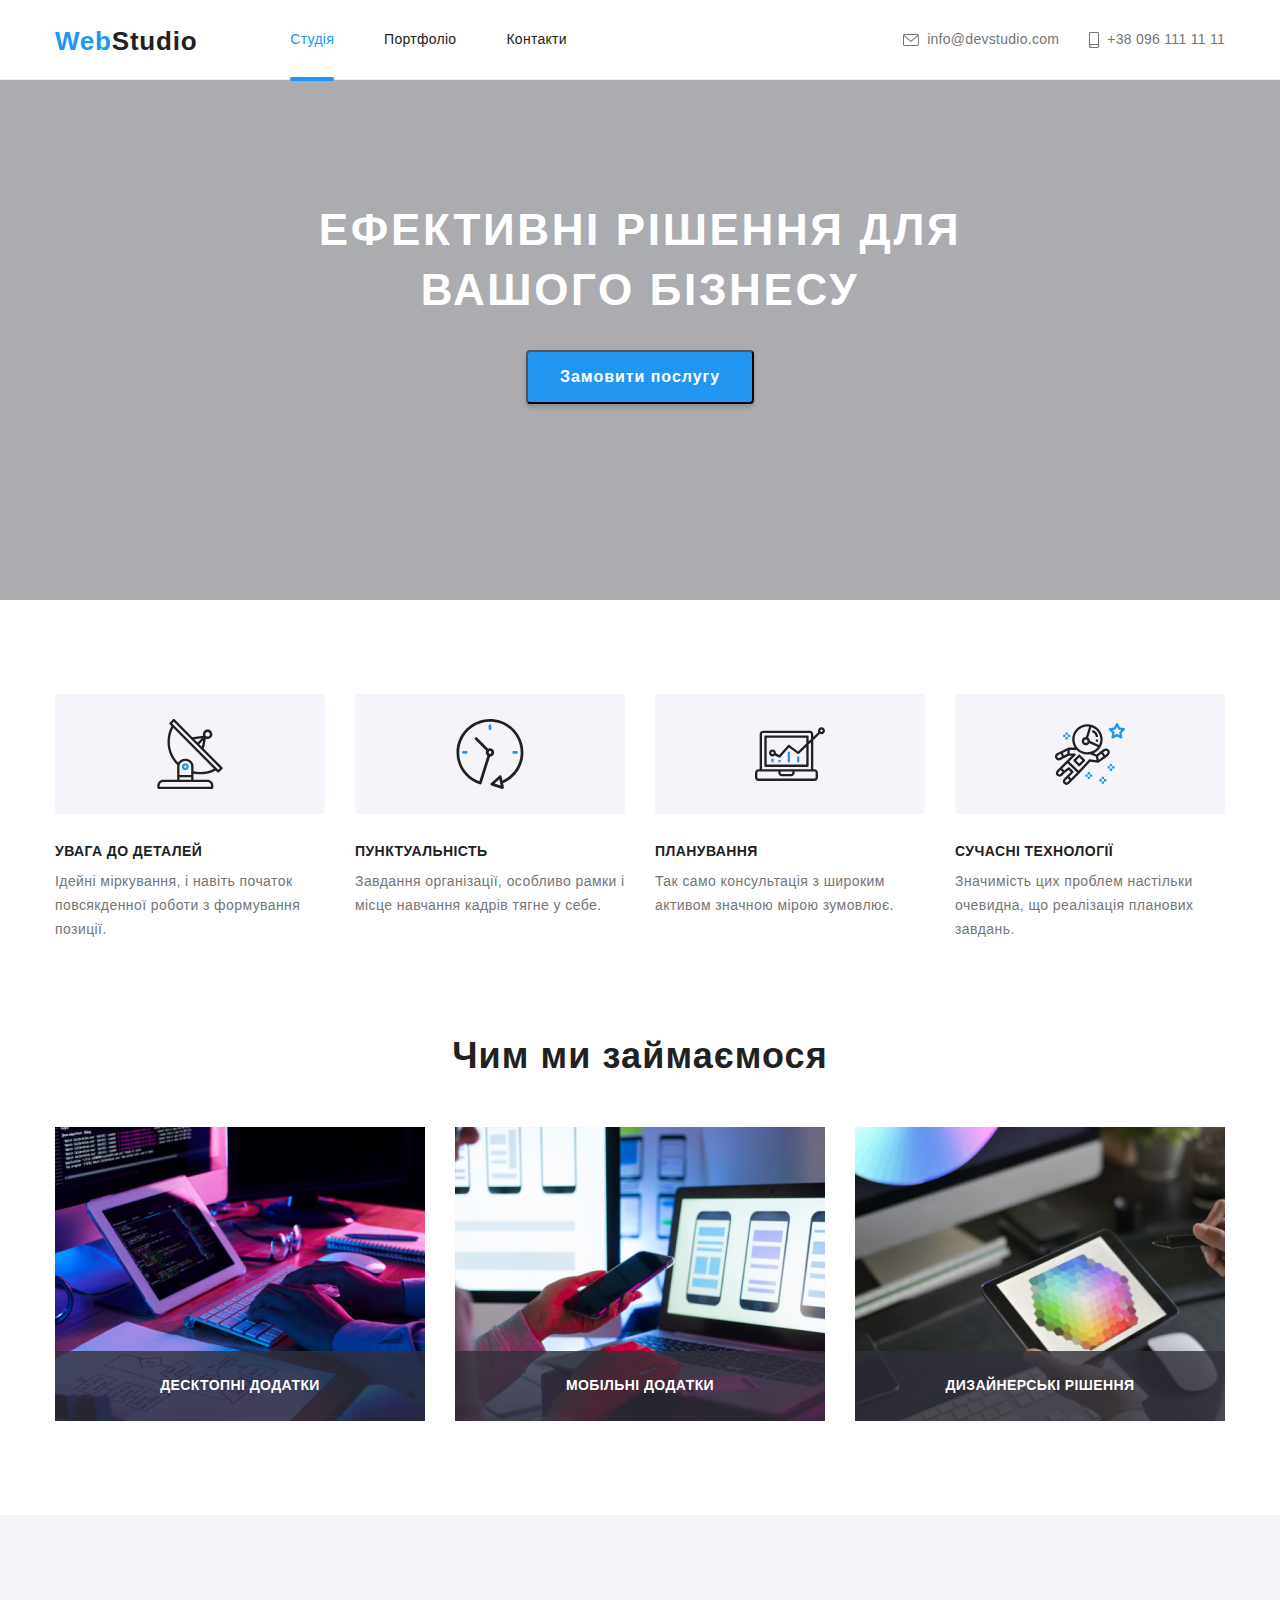
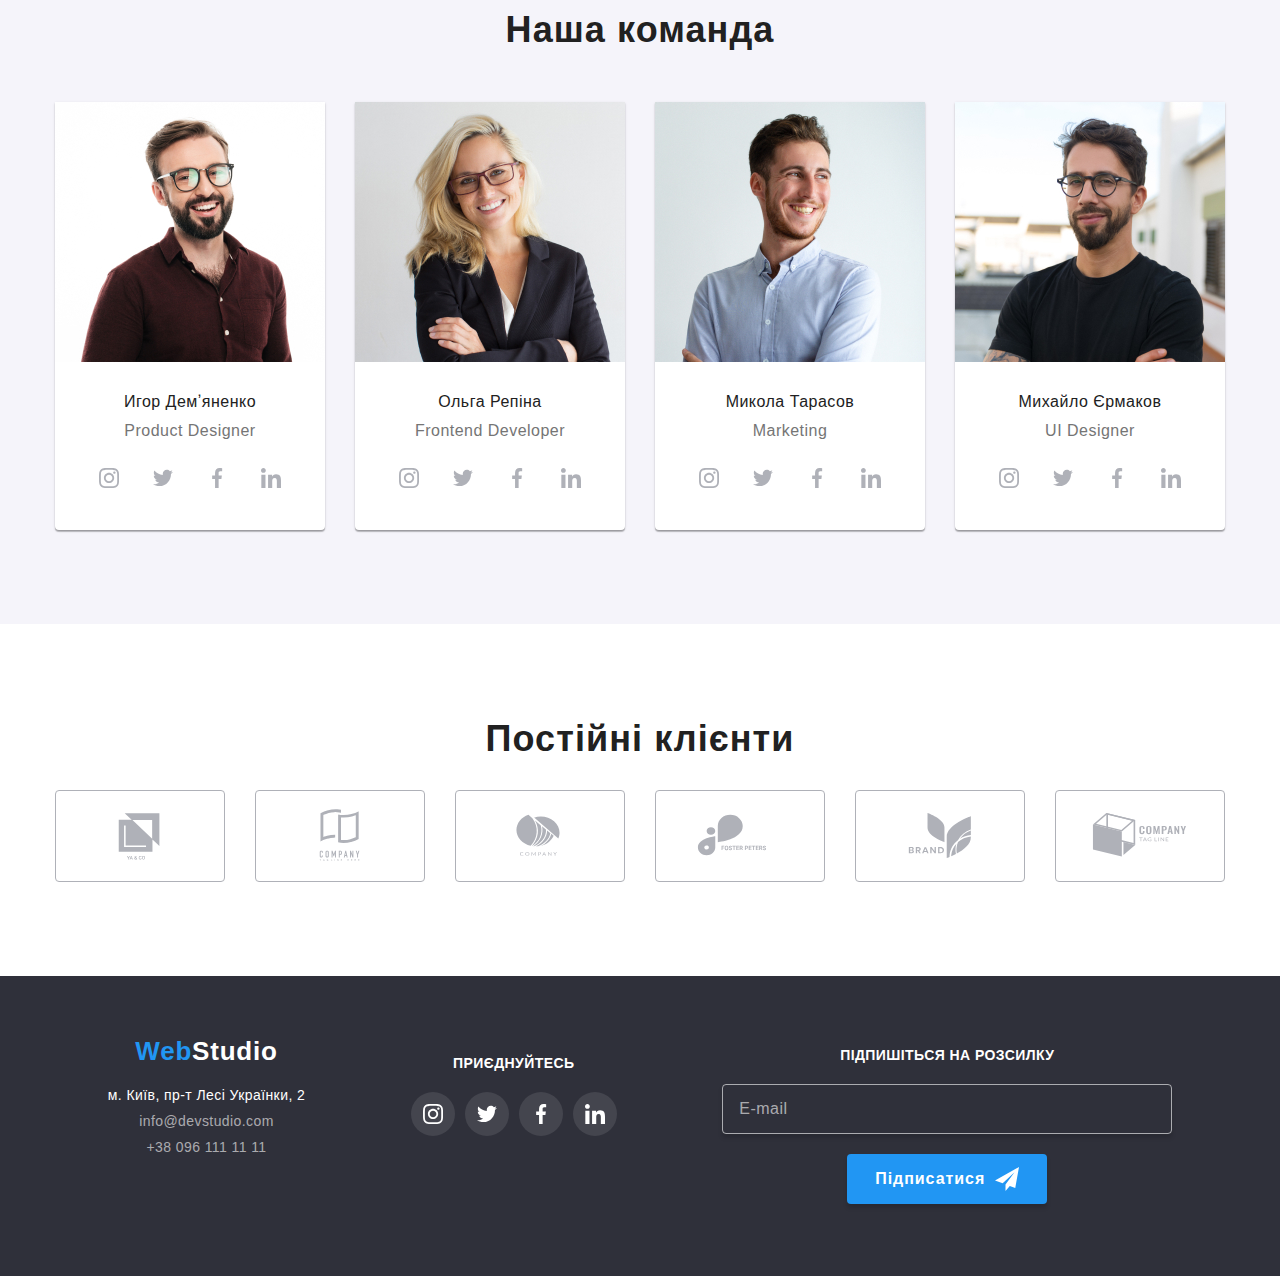
==== commit 4f4a5905: "add all markup" ====
--- a/index.html
+++ b/index.html
@@ -152,19 +152,35 @@
           <ul class="work-list list">
             <li class="work-list__item">
               <div class="work-list__thumb">
-                <img class="work-list__img" src="images/box1.jpg" alt="Розробка додатків" width="370" />
+                <img
+                  class="work-list__img"
+                  srcset="./images/img-1.jpg 1x, ./images/img-1@2x.jpg 2x"
+                  src="./images/img-1.jpg"
+                  alt="Розробка додатків"
+                  width="370"
+                />
                 <p class="work-list__subtitle">Десктопні додатки</p>
               </div>
             </li>
             <li class="work-list__item">
               <div class="work-list__thumb">
-                <img src="images/box2.jpg" alt="Розробка мобільного додатку" width="370" />
+                <img
+                  srcset="./images/img-2.jpg 1x, ./images/img-2@2x.jpg 2x"
+                  src="images/img-2.jpg"
+                  alt="Розробка мобільного додатку"
+                  width="370"
+                />
                 <p class="work-list__subtitle">Мобільні додатки</p>
               </div>
             </li>
             <li class="work-list__item">
               <div class="work-list__thumb">
-                <img src="images/box3.jpg" alt="Розробка дизайну" width="370" />
+                <img
+                  srcset="./images/img-3.jpg 1x, ./images/img-3@2x.jpg 2x"
+                  src="images/img-3.jpg"
+                  alt="Розробка дизайну"
+                  width="370"
+                />
                 <p class="work-list__subtitle">Дизайнерські рішення</p>
               </div>
             </li>
@@ -177,7 +193,18 @@
           <h2 class="our-team__title">Наша команда</h2>
           <ul class="team-list list">
             <li class="team-list__item">
-              <img src="images/img.jpg" alt="Фото Игорь Демьяненко" class="photo-team" width="270" />
+              <picture>
+                <source srcset="./images/team/id.jpg 1x, ./images/team/id@2x.jpg 2x" media="(min-width: 1200px)" />
+                <source
+                  srcset="./images/team/id-tab.jpg 1x, ./images/team/id-tab@2x.jpg 2x"
+                  media="(min-width: 768px)"
+                />
+                <source
+                  srcset="./images/team/id-mob.jpg 1x, ./images/team/id-mob@2x.jpg 2x"
+                  media="(max-width: 767px)"
+                />
+                <img src="./images/team/id.jpg" alt="Фото Игорь Демьяненко" class="photo-team" width="270" />
+              </picture>
               <div class="team-list__wrap">
                 <h3 class="team-list__title">Игор Демʼяненко</h3>
                 <p lang="en" class="team-list__text">Product Designer</p>
@@ -215,7 +242,18 @@
             </li>
 
             <li class="team-list__item">
-              <img src="images/img1.jpg" alt="Фото Ольга Репина" class="photo-team" width="270" />
+              <picture>
+                <source srcset="./images/team/or.jpg 1x, ./images/team/or@2x.jpg 2x" media="(min-width: 1200px)" />
+                <source
+                  srcset="./images/team/or-tab.jpg 1x, ./images/team/or-tab@2x.jpg 2x"
+                  media="(min-width: 768px)"
+                />
+                <source
+                  srcset="./images/team/or-mob.jpg 1x, ./images/team/or-mob@2x.jpg 2x"
+                  media="(max-width: 767px)"
+                />
+                <img src="./images/team/or.jpg" alt="Фото Ольга Репіна" class="photo-team" width="270" />
+              </picture>
               <div class="team-list__wrap">
                 <h3 class="team-list__title">Ольга Репіна</h3>
                 <p lang="en" class="team-list__text">Frontend Developer</p>
@@ -253,7 +291,18 @@
             </li>
 
             <li class="team-list__item">
-              <img src="images/img2.jpg" alt="Фото Николай Тарасов" class="photo-team" width="270" />
+              <picture>
+                <source srcset="./images/team/mt.jpg 1x, ./images/team/mt@2x.jpg 2x" media="(min-width: 1200px)" />
+                <source
+                  srcset="./images/team/mt-tab.jpg 1x, ./images/team/mt-tab@2x.jpg 2x"
+                  media="(min-width: 768px)"
+                />
+                <source
+                  srcset="./images/team/mt-mob.jpg 1x, ./images/team/mt-mob@2x.jpg 2x"
+                  media="(max-width: 767px)"
+                />
+                <img src="./images/team/mt.jpg" alt="Фото Миколай Тарасов" class="photo-team" width="270" />
+              </picture>
               <div class="team-list__wrap">
                 <h3 class="team-list__title">Микола Тарасов</h3>
                 <p lang="en" class="team-list__text">Marketing</p>
@@ -291,7 +340,18 @@
             </li>
 
             <li class="team-list__item">
-              <img src="images/img3.jpg" alt="Фото Михаил Ермаков" class="photo-team" width="270" />
+              <picture>
+                <source srcset="./images/team/me.jpg 1x, ./images/team/me@2x.jpg 2x" media="(min-width: 1200px)" />
+                <source
+                  srcset="./images/team/me-tab.jpg 1x, ./images/team/me-tab@2x.jpg 2x"
+                  media="(min-width: 768px)"
+                />
+                <source
+                  srcset="./images/team/me-mob.jpg 1x, ./images/team/me-mob@2x.jpg 2x"
+                  media="(max-width: 767px)"
+                />
+                <img src="./images/team/me.jpg" alt="Фото Михайло Єрмаков" class="photo-team" width="270" />
+              </picture>
               <div class="team-list__wrap">
                 <h3 class="team-list__title">Михайло Єрмаков</h3>
                 <p lang="en" class="team-list__text">UI Designer</p>
--- a/css/main.min.css
+++ b/css/main.min.css
@@ -1 +1 @@
-.visually-hidden{position:absolute;width:1px;height:1px;margin:-1px;border:0;padding:0;white-space:nowrap;clip-path:inset(100%);clip:rect(0 0 0 0);overflow:hidden}:root{--brand-color: #2196f3;--btn-hover: #188ce8;--main-color: #212121;--second-color: #757575;--accent-color: #ffffff;--background: #2f303a;--foot-color: rgba(255, 255, 255, 0.6);--portfolio-bcg-color: #f5f4fa;--icon-social-color: #afb1b8;--backdrop-color: rgba(0, 0, 0, 0.2);--overflow-color: rgba(33, 150, 243, 0.9);--timing-duration: 250ms;--timing-function: cubic-bezier(0.4, 0, 0.2, 1)}body{font-family:"Roboto",sans-serif;font-style:normal;font-size:14px;color:var(--main-color)}img{display:block;min-width:100%;height:auto}.link{text-decoration:none;padding:0}.list{list-style:none}@font-face{font-family:"Roboto";font-style:normal;font-weight:400;src:url("../fonts/roboto-v30-latin_cyrillic-regular.eot");src:local(""),url("../fonts/roboto-v30-latin_cyrillic-regular.eot?#iefix") format("embedded-opentype"),url("../fonts/roboto-v30-latin_cyrillic-regular.woff2") format("woff2"),url("../fonts/roboto-v30-latin_cyrillic-regular.woff") format("woff"),url("../fonts/roboto-v30-latin_cyrillic-regular.ttf") format("truetype"),url("../fonts/roboto-v30-latin_cyrillic-regular.svg#Roboto") format("svg")}@font-face{font-family:"Roboto";font-style:normal;font-weight:500;src:url("../fonts/roboto-v30-latin_cyrillic-500.eot");src:local(""),url("../fonts/roboto-v30-latin_cyrillic-500.eot?#iefix") format("embedded-opentype"),url("../fonts/roboto-v30-latin_cyrillic-500.woff2") format("woff2"),url("../fonts/roboto-v30-latin_cyrillic-500.woff") format("woff"),url("../fonts/roboto-v30-latin_cyrillic-500.ttf") format("truetype"),url("../fonts/roboto-v30-latin_cyrillic-500.svg#Roboto") format("svg")}@font-face{font-family:"Roboto";font-style:normal;font-weight:700;src:url("../fonts/roboto-v30-latin_cyrillic-700.eot");src:local(""),url("../fonts/roboto-v30-latin_cyrillic-700.eot?#iefix") format("embedded-opentype"),url("../fonts/roboto-v30-latin_cyrillic-700.woff2") format("woff2"),url("../fonts/roboto-v30-latin_cyrillic-700.woff") format("woff"),url("../fonts/roboto-v30-latin_cyrillic-700.ttf") format("truetype"),url("../fonts/roboto-v30-latin_cyrillic-700.svg#Roboto") format("svg")}@font-face{font-family:"Roboto";font-style:normal;font-weight:900;src:url("../fonts/roboto-v30-latin_cyrillic-900.eot");src:local(""),url("../fonts/roboto-v30-latin_cyrillic-900.eot?#iefix") format("embedded-opentype"),url("../fonts/roboto-v30-latin_cyrillic-900.woff2") format("woff2"),url("../fonts/roboto-v30-latin_cyrillic-900.woff") format("woff"),url("../fonts/roboto-v30-latin_cyrillic-900.ttf") format("truetype"),url("../fonts/roboto-v30-latin_cyrillic-900.svg#Roboto") format("svg")}@font-face{font-family:"Raleway";font-style:normal;font-weight:700;src:url("../fonts/raleway-v28-latin-700.eot");src:local(""),url("../fonts/raleway-v28-latin-700.eot?#iefix") format("embedded-opentype"),url("../fonts/raleway-v28-latin-700.woff2") format("woff2"),url("../fonts/raleway-v28-latin-700.woff") format("woff"),url("../fonts/raleway-v28-latin-700.ttf") format("truetype"),url("../fonts/raleway-v28-latin-700.svg#Raleway") format("svg")}h1,h2,h3,h4,h5,h6,p{margin-top:0;margin-bottom:0}ul,ol{margin:0;padding-left:0}.hero__btn{font-size:16px;line-height:1.9;font-weight:700;letter-spacing:.06em;background:var(--brand-color);box-shadow:0px 4px 4px rgba(0,0,0,.15);border-radius:4px;font-family:inherit;font-style:normal;text-align:center;color:var(--accent-color);padding:10px 24px;transition:background-color var(--timing-duration) var(--timing-function)}.hero__btn:hover,.hero__btn:focus{background-color:var(--btn-hover)}@media screen and (min-width: 1200px){.hero__btn{padding:10px 32px}}.subscribe__btn{font-size:16px;line-height:1.875;font-weight:700;letter-spacing:.06em;background-color:var(--brand-color);box-shadow:0px 4px 4px rgba(0,0,0,.15);border-radius:4px;border:none;font-family:inherit;font-style:normal;display:flex;align-items:center;text-align:center;color:var(--accent-color);padding:10px 28px;margin-left:auto;margin-right:auto;transition:background-color var(--timing-duration) var(--timing-function)}.subscribe__btn:hover,.subscribe__btn:focus{background-color:var(--btn-hover)}.subscribe__btn-icon{fill:currentColor;margin-left:10px}.filters__btn{font-size:16px;line-height:1.6;font-weight:500;letter-spacing:.03em;color:var(--main-color);background-color:var(--portfolio-bcg-color);border-radius:4px;border-style:none;font-family:inherit;font-style:normal;text-align:center;cursor:pointer;padding:6px 22px;transition:background-color var(--timing-duration) var(--timing-function),color var(--timing-duration) var(--timing-function),box-shadow var(--timing-duration) var(--timing-function)}.filters__btn:hover,.filters__btn:focus{background-color:var(--brand-color);color:var(--accent-color);box-shadow:0px 3px 1px rgba(0,0,0,.1),0px 1px 2px rgba(0,0,0,.08),0px 2px 2px rgba(0,0,0,.12)}.current-btn{background-color:var(--brand-color);color:var(--accent-color);box-shadow:0px 3px 1px rgba(0,0,0,.1),0px 1px 2px rgba(0,0,0,.08),0px 2px 2px rgba(0,0,0,.12)}.container{width:100%;padding-left:15px;padding-right:15px;margin-left:auto;margin-right:auto}@media screen and (min-width: 480px){.container{max-width:480px}}@media screen and (min-width: 768px){.container{max-width:768px}}@media screen and (min-width: 1200px){.container{max-width:1200px}}.logo{font-family:"Raleway",sans-serif;font-size:26px;line-height:1.19;font-weight:700;letter-spacing:.03em;color:var(--brand-color);padding:0}.logo-header{color:var(--main-color)}.logo-footer{color:var(--accent-color)}.backdrop{position:fixed;top:0;left:0;width:100%;height:100%;background-color:var(--backdrop-color);opacity:1;transition:opacity var(--timing-duration) var(--timing-function),visibility var(--timing-duration) var(--timing-function)}.backdrop.is-hidden{visibility:hidden;opacity:0;pointer-events:none}.modal{position:absolute;top:50%;left:50%;width:100%;min-height:581px;background-color:var(--accent-color);box-shadow:0px 1px 3px rgba(0,0,0,.12),0px 1px 1px rgba(0,0,0,.14),0px 2px 1px rgba(0,0,0,.2);border-radius:4px;transform:translate(-50%, -50%) scale(1);transition:transform var(--timing-duration) var(--timing-function);padding:20px}.backdrop.is-hidden .modal{transform:translate(-50%, -50%) scale(0)}@media screen and (min-width: 480px){.modal{width:450px;padding:40px}}@media screen and (min-width: 1200px){.modal{width:528px}}.btn-close-wrap{position:absolute;right:8px;top:8px}.btn-close{display:flex;justify-content:center;align-items:center;width:30px;height:30px;border-radius:50%;background:var(--accent-color);border:1px solid rgba(0,0,0,.1);transition:color var(--timing-duration) var(--timing-function)}.btn-close:hover,.btn-close:focus{color:var(--btn-hover)}.modal-icon-close{fill:currentColor}.modal__title{font-size:20px;line-height:1.15;font-weight:700;letter-spacing:.03em;text-align:center;margin-bottom:30px;margin-top:20px}@media screen and (min-width: 480px){.modal__title{margin-top:0}}.modal-form{width:280px}@media screen and (min-width: 480px){.modal-form{width:370px}}@media screen and (min-width: 1200px){.modal-form{width:448px}}.modal-field{margin-bottom:10px}.modal-label{font-size:12px;line-height:1.17;font-weight:400;letter-spacing:.01em;color:var(--second-color);display:block;margin-bottom:4px}.modal-input{width:100%;height:40px;border:1px solid rgba(33,33,33,.2);border-radius:4px;padding-left:42px;background-color:rgba(0,0,0,0);transition:border var(--timing-duration) var(--timing-function)}.modal-input:focus{border:1px solid var(--overflow-color);outline:rgba(0,0,0,0)}.input-wrap{position:relative}.modal-icon{position:absolute;top:50%;left:15px;transform:translateY(-50%);transition:fill var(--timing-duration) var(--timing-function)}.modal-input:focus~.modal-icon{fill:var(--overflow-color)}.modal-field-text{margin-bottom:20px}.modal-text{width:100%;height:120px;border:1px solid rgba(33,33,33,.2);border-radius:4px;padding:12px 16px;resize:none}.modal-text:focus{border:1px solid var(--overflow-color);outline:rgba(0,0,0,0)}.modal-text::placeholder{font-weight:400;font-size:12px;line-height:14px;letter-spacing:.01em;color:rgba(117,117,117,.5)}.modal-field-check{margin-bottom:30px}.check-text{display:flex;flex-wrap:wrap;justify-content:center;gap:5px;font-size:12px;line-height:1.17;font-weight:400;letter-spacing:.03em;color:var(--second-color)}.check-text span{width:16px;height:15px;border:2px solid var(--main-color);border-radius:2px;margin-right:10px;display:flex;align-items:center;justify-content:center;transition:background-color var(--timing-duration) var(--timing-function);transition:border-color var(--timing-duration) var(--timing-function)}.modal-check:checked+.check-text span{background-color:var(--brand-color);border:none}.modal-check:focus+.check-text span{border-color:var(--main-color)}@media screen and (min-width: 1200px){.check-text{font-size:14px;line-height:1.7;font-weight:400;letter-spacing:.03em;align-items:center}}.check-icon{fill:rgba(0,0,0,0);transition:fill var(--timing-duration) var(--timing-function)}.modal-check:checked+.check-text .check-icon{fill:var(--accent-color)}.policy-agreement{color:var(--overflow-color);font-size:12px;line-height:1.17;font-weight:400;letter-spacing:.03em}@media screen and (min-width: 1200px){.policy-agreement{font-size:14px;line-height:1.7;font-weight:400;letter-spacing:.03em}}.btn-modal{background:var(--brand-color);box-shadow:0px 4px 4px rgba(0,0,0,.15);border-radius:4px;font-family:inherit;font-style:normal;font-size:16px;line-height:1.875;font-weight:700;letter-spacing:.06em;color:var(--accent-color);padding:10px 52px;border:none;transition:background-color var(--timing-duration) var(--timing-function)}.btn-modal:hover,.btn-modal:focus{background-color:var(--btn-hover)}.btn-wrap{display:flex;justify-content:center;align-items:center}.section{padding-top:60px;padding-bottom:60px}@media screen and (min-width: 1200px){.section{padding-top:94px;padding-bottom:94px}}.socnet{display:flex;justify-content:center;gap:10px}.socnet__link{width:44px;height:44px;border-radius:50%;background-color:var(--accent-color);display:flex;align-items:center;justify-content:center;color:var(--icon-social-color);transition:background-color var(--timing-duration) var(--timing-function),color var(--timing-duration) var(--timing-function)}.socnet__link:hover{background-color:var(--brand-color);color:var(--accent-color)}.socnet__icon{fill:currentColor}.footer-soc-link{background-color:rgba(255,255,255,.1);color:var(--accent-color);transition:background-color var(--timing-duration) var(--timing-function)}.footer-soc-link:focus{background-color:var(--brand-color)}.work__title,.our-team__title,.clients-title{font-size:28px;line-height:1.19;font-weight:700;letter-spacing:.03em;text-align:center}@media screen and (min-width: 1200px){.work__title,.our-team__title,.clients-title{font-size:36px;line-height:1.17;font-weight:700;letter-spacing:.03em}}.mob-menu{position:fixed;top:0;left:0;z-index:999;background-color:#fff;padding-bottom:48px;width:100vw;height:100vh;transform:translateX(100%);transition:transform var(--timing-duration) var(--timing-function)}.mob-menu.is-open{transform:translateX(0)}.menu-container{display:flex;flex-direction:column;height:100%}.menu-nav__list{padding-left:20px}@media screen and (min-width: 480px){.menu-nav__list{padding-left:40px}}.menu-nav__item:not(:last-child){margin-bottom:32px}.menu-nav__link{font-size:35px;line-height:1.18;font-weight:500;letter-spacing:.02em;color:var(--main-color);transition:color var(--timing-duration) var(--timing-function)}.menu-nav__link:hover{color:var(--brand-color)}@media screen and (min-width: 480px){.menu-nav__link{font-size:40px;line-height:1.18;font-weight:500;letter-spacing:.02em}}.menu-connect{margin-top:200px;padding-left:20px}@media screen and (min-width: 480px){.menu-connect{padding-left:40px}}.menu-link{font-size:18px;line-height:1.17;font-weight:500;letter-spacing:.02em;color:var(--second-color);transition:color var(--timing-duration) var(--timing-function)}@media screen and (min-width: 480px){.menu-link{font-size:24px;line-height:1.17;font-weight:500;letter-spacing:.02em}}.menu-link:hover,.menu-link:focus{font-size:28px;line-height:1.14;font-weight:500;letter-spacing:.02em;color:var(--brand-color)}@media screen and (min-width: 480px){.menu-link:hover,.menu-link:focus{font-size:34px;line-height:1.14;font-weight:500;letter-spacing:.02em}}.menu-contact__item:not(:last-child){margin-bottom:32px}.menu-social{margin-top:64px;display:flex;gap:10px}.menu-social__item:not(:last-child){border-right:1px solid rgba(33,33,33,.2);padding-right:5px}@media screen and (min-width: 480px){.menu-social__item:not(:last-child){padding-right:10px}}.menu-social__link{font-size:12px;line-height:1.22;font-weight:500;letter-spacing:.02em;color:var(--brand-color)}@media screen and (min-width: 480px){.menu-social__link{font-size:18px;line-height:1.22;font-weight:500;letter-spacing:.02em}}.clients-list{display:flex;flex-wrap:wrap;gap:30px;margin-top:30px}.clients-list__item{width:calc((100% - 30px)/2)}@media screen and (min-width: 480px){.clients-list__item{width:calc((100% - 30px)/2)}}@media screen and (min-width: 768px){.clients-list__item{width:calc((100% - 60px)/3)}}@media screen and (min-width: 1200px){.clients-list__item{width:calc((100% - 150px)/6)}}.clients-list__link{height:92px;border:1px solid var(--icon-social-color);border-radius:4px;color:var(--icon-social-color);display:flex;align-items:center;justify-content:center;transition:color var(--timing-duration) var(--timing-function),border var(--timing-duration) var(--timing-function)}.clients-list__link:hover,.clients-list__link:focus{color:var(--brand-color);border:1px solid var(--brand-color)}.clients-list__icon{fill:currentColor}.features-list{display:flex;flex-wrap:wrap;gap:30px}.features-list__item{width:100%}@media screen and (min-width: 768px){.features-list__item{width:calc((100% - 30px)/2)}}@media screen and (min-width: 1200px){.features-list__item{width:calc((100% - 90px)/4)}}.features-list__icon-thumb{display:flex;justify-content:center;align-items:center;height:120px;margin-bottom:30px;background:var(--portfolio-bcg-color);border-radius:4px}.features-list__title{font-size:14px;line-height:1.14;font-weight:700;letter-spacing:.03em;text-transform:uppercase;margin-bottom:10px;text-align:center}@media screen and (min-width: 768px){.features-list__title{text-align:left}}@media screen and (min-width: 1200px){.features-list__title{text-align:left}}.features-list__text{font-size:14px;line-height:1.7;font-weight:400;letter-spacing:.03em;color:var(--second-color)}.footer{padding:60px 0;background-color:var(--background);text-align:center}.footer-wrap{display:flex;flex-direction:column;justify-content:center}@media screen and (min-width: 768px){.footer-wrap{flex-direction:row;flex-wrap:wrap;justify-content:space-around}}@media screen and (min-width: 1200px){.footer-wrap{flex-direction:row;justify-content:space-around;align-items:center}}.address-wrap{margin-bottom:60px}.address{font-style:normal}.contacts{margin-top:20px}.contacts .contacts__item{margin-bottom:10px}.contacts .contacts__item:last-child{margin-bottom:0}.contacts__post-address{font-size:14px;line-height:1.17;font-weight:400;letter-spacing:.03em;color:var(--accent-color);padding:0}.contacts__post-address:hover,.contacts__post-address:focus{color:var(--brand-color)}.contacts__link{font-size:14px;line-height:1.17;font-weight:400;letter-spacing:.03em;color:var(--foot-color);padding:0}.contacts__link:hover,.contacts__link:focus{color:var(--brand-color)}.footer-soc-title,.subscribe__title{font-size:14px;line-height:1.14;font-weight:700;letter-spacing:.03em;text-transform:uppercase;text-align:center;color:var(--accent-color);margin-bottom:20px}.footer-soc-wrap{margin-bottom:60px;text-align:center}.subscribe__field{max-width:450px;margin-bottom:20px;margin-left:auto;margin-right:auto}.subscribe__email{width:100%;height:50px;border:1px solid var(--foot-color);box-shadow:0px 4px 4px rgba(0,0,0,.15);border-radius:4px;font-family:inherit;font-style:normal;font-size:16px;line-height:1.25;font-weight:400;letter-spacing:.03em;color:var(--accent-color);background-color:rgba(0,0,0,0);display:flex;align-items:center;padding-left:16px}.subscribe__email::placeholder{color:var(--foot-color)}.subscribe__email:focus{outline:none;border:1px solid var(--overflow-color)}@media screen and (min-width: 480px){.subscribe__email{width:450px}}.header{position:absolute;border-bottom:1px solid #ececec;height:60px;width:100%;background-color:var(--accent-color)}@media screen and (min-width: 768px){.header{height:80px}}.header__logo{margin-right:auto;margin-top:15px}@media screen and (min-width: 768px){.header__logo{margin-top:26px;margin-right:88px}}@media screen and (min-width: 1200px){.header__logo{margin-right:93px}}.menu-toggle{margin-top:10px;margin-left:auto;border:none;background-color:rgba(0,0,0,0);cursor:pointer}.menu-toggle:hover,.menu-toggle:focus{fill:var(--brand-color)}@media screen and (min-width: 768px){.menu-toggle{display:none}}.nav-container{display:flex}@media screen and (min-width: 768px){.nav-container{width:768px}}@media screen and (min-width: 1200px){.nav-container{width:1200px}}.nav{display:none}@media screen and (min-width: 768px){.nav{display:flex}}.nav__list{display:flex;gap:50px}.nav__list .nav__item:last-child{margin-right:0}.header-connect{display:none}@media screen and (min-width: 768px){.header-connect{display:flex;margin-left:auto}}@media screen and (min-width: 768px){.contact{padding:21px 0}}@media screen and (min-width: 1200px){.contact{margin-left:auto;display:flex;justify-content:space-between;align-items:center;gap:30px}}@media screen and (min-width: 768px){.contact__item:not(:last-child){margin-bottom:10px}}@media screen and (min-width: 1200px){.contact__item:not(:last-child){margin-bottom:0}}.contact__link{font-size:14px;line-height:1.14;font-weight:500;letter-spacing:.02em;color:var(--second-color);display:flex;align-items:center;padding:10px 0;transition:color var(--timing-duration) var(--timing-function)}.contact__link:hover,.contact__link:focus{color:var(--brand-color)}@media screen and (min-width: 768px){.contact__link{font-size:12px;line-height:1.14;font-weight:500;letter-spacing:.02em;padding:0}}@media screen and (min-width: 1200px){.contact__link{font-size:14px;line-height:1.14;font-weight:500;letter-spacing:.02em;padding:10px 0}}.contact__icon{margin-right:10px;fill:currentColor}@media screen and (min-width: 768px){.contact__icon{margin-right:8px}}@media screen and (min-width: 768px){.icon-mail{width:14px;height:10px}}@media screen and (min-width: 1200px){.icon-mail{width:16px;height:12px}}@media screen and (min-width: 768px){.icon-phone{width:8px;height:14px}}@media screen and (min-width: 1200px){.icon-phone{width:10px;height:16px}}.nav__link{font-size:14px;line-height:1.14;font-weight:500;letter-spacing:.02em;color:var(--main-color);display:inline-block;padding:32px 0;transition:color var(--timing-duration) var(--timing-function)}.nav__link:hover,.nav__link:focus{color:var(--brand-color)}.current{color:var(--brand-color);position:relative}.current::after{position:absolute;content:"";width:100%;height:4px;border-radius:2px;background-color:currentColor;left:0;bottom:-1px}@media screen and (min-width: 768px){.social{display:none}}.hero{padding:118px 0;max-width:1600px;margin:0 auto;background-image:linear-gradient(rgba(47, 48, 58, 0.4), rgba(47, 48, 58, 0.4)),url("/images/bgimg/bg-hero-mobile.jpg");background-repeat:no-repeat;background-size:cover;background-position:center;text-align:center}@media(min-device-pixel-ratio: 2),(min-resolution: 192dpi),(min-resolution: 2dppx){.hero{background-image:linear-gradient(rgba(47, 48, 58, 0.4), rgba(47, 48, 58, 0.4)),url("/images/bgimg/bg-hero-mobile@2x.jpg")}}@media screen and (min-width: 480px){.hero{max-width:100%;height:400px}}@media screen and (min-width: 768px){.hero{max-width:100%;height:400px;background-image:linear-gradient(rgba(47, 48, 58, 0.4), rgba(47, 48, 58, 0.4)),url("/images/bgimg/bg-hero-tablet.jpg")}}@media screen and (min-width: 768px)and (min-device-pixel-ratio: 2),screen and (min-width: 768px)and (min-resolution: 192dpi),screen and (min-width: 768px)and (min-resolution: 2dppx){.hero{background-image:linear-gradient(rgba(47, 48, 58, 0.4), rgba(47, 48, 58, 0.4)),url("/images/bgimg/bg-hero-tablet@2x.jpg")}}@media screen and (min-width: 1200px){.hero{padding:200px 0;max-width:1600px;height:600px;background-image:linear-gradient(rgba(47, 48, 58, 0.4), rgba(47, 48, 58, 0.4)),url("/images/bgimg/bg-hero-desktop.jpg")}}@media screen and (min-width: 1200px)and (min-device-pixel-ratio: 2),screen and (min-width: 1200px)and (min-resolution: 192dpi),screen and (min-width: 1200px)and (min-resolution: 2dppx){.hero{background-image:linear-gradient(rgba(47, 48, 58, 0.4), rgba(47, 48, 58, 0.4)),url("/images/bgimg/bg-hero-desktop@2x.jpg")}}.hero__title{margin-bottom:30px;font-size:26px;line-height:1.6;font-weight:900;letter-spacing:.06em;text-align:center;text-transform:uppercase;color:var(--accent-color)}@media screen and (min-width: 1200px){.hero__title{font-size:44px;line-height:1.36;font-weight:900;letter-spacing:.06em}}.our-team{background-color:var(--portfolio-bcg-color)}.our-team__title{margin-bottom:50px}.team-list{display:flex;flex-wrap:wrap;gap:30px}.team-list__item{background:var(--accent-color);box-shadow:0px 1px 3px rgba(0,0,0,.12),0px 1px 1px rgba(0,0,0,.14),0px 2px 1px rgba(0,0,0,.2);border-radius:0px 0px 4px 4px;width:100%}@media screen and (min-width: 768px){.team-list__item{width:calc((100% - 30px)/2)}}@media screen and (min-width: 1200px){.team-list__item{width:calc((100% - 90px)/4)}}.team-list__wrap{padding:30px 32px}.team-list__title{font-size:16px;line-height:1.19;font-weight:500;letter-spacing:.03em;text-align:center;margin-bottom:10px}.team-list__text{font-size:16px;line-height:1.19;font-weight:400;letter-spacing:.03em;text-align:center;color:var(--second-color);margin-bottom:16px}.work{display:none}@media screen and (min-width: 1200px){.work{display:block;padding-top:0}}.work__title{margin-bottom:50px}.work-list{display:flex;justify-content:center;gap:30px}.work-list__thumb{position:relative}.work-list__subtitle{position:absolute;padding:27px 0;font-size:14px;line-height:1.14;font-weight:700;letter-spacing:.03em;text-align:center;text-transform:uppercase;color:var(--accent-color);width:100%;height:70px;background:rgba(47,48,58,.8);bottom:0}.filters{display:flex;flex-wrap:wrap;margin-top:60px;margin-bottom:40px;gap:8px}@media screen and (min-width: 768px){.filters{justify-content:center}}@media screen and (min-width: 1200px){.filters{margin-top:94px;margin-bottom:50px}}.projects{display:flex;flex-direction:column;gap:30px}@media screen and (min-width: 768px){.projects{flex-direction:row;flex-wrap:wrap}}@media screen and (min-width: 768px){.projects__item{width:calc((100% - 30px)/2)}}@media screen and (min-width: 1200px){.projects__item{width:calc((100% - 60px)/3)}}.projects__link{display:block;padding:0;transition:box-shadow var(--timing-duration) var(--timing-function)}.projects__link:hover,.projects__link:focus{box-shadow:0px 1px 1px rgba(0,0,0,.12),0px 4px 4px rgba(0,0,0,.06),1px 4px 6px rgba(0,0,0,.16)}.project-card{position:relative;overflow:hidden}.project-card__text{display:flex;align-items:center;top:0;left:0;position:absolute;font-size:18px;line-height:2;font-weight:400;letter-spacing:.03em;padding:63px 24px;color:var(--accent-color);background-color:var(--overflow-color);width:100%;height:100%;transform:translateY(100%);transition:transform var(--timing-duration) var(--timing-function)}.projects__item:hover .project-card__text{transform:translateY(0%)}.description-wrap{border-bottom:1px solid #eee;border-left:1px solid #eee;border-right:1px solid #eee;padding:20px 24px}.description-wrap .description-wrap__title{font-size:18px;line-height:2;font-weight:700;letter-spacing:.06em;margin-bottom:4px;color:var(--main-color)}.description-wrap .description-wrap__type{font-size:16px;line-height:1.87;font-weight:400;letter-spacing:.03em;color:var(--second-color)}/*# sourceMappingURL=main.min.css.map */+.visually-hidden{position:absolute;width:1px;height:1px;margin:-1px;border:0;padding:0;white-space:nowrap;clip-path:inset(100%);clip:rect(0 0 0 0);overflow:hidden}:root{--brand-color: #2196f3;--btn-hover: #188ce8;--main-color: #212121;--second-color: #757575;--accent-color: #ffffff;--background: #2f303a;--foot-color: rgba(255, 255, 255, 0.6);--portfolio-bcg-color: #f5f4fa;--icon-social-color: #afb1b8;--backdrop-color: rgba(0, 0, 0, 0.2);--overflow-color: rgba(33, 150, 243, 0.9);--timing-duration: 250ms;--timing-function: cubic-bezier(0.4, 0, 0.2, 1)}body{font-family:"Roboto",sans-serif;font-style:normal;font-size:14px;color:var(--main-color)}img{display:block;width:100%;height:auto}.link{text-decoration:none;padding:0}.list{list-style:none}@font-face{font-family:"Roboto";font-style:normal;font-weight:400;src:url("../fonts/roboto-v30-latin_cyrillic-regular.eot");src:local(""),url("../fonts/roboto-v30-latin_cyrillic-regular.eot?#iefix") format("embedded-opentype"),url("../fonts/roboto-v30-latin_cyrillic-regular.woff2") format("woff2"),url("../fonts/roboto-v30-latin_cyrillic-regular.woff") format("woff"),url("../fonts/roboto-v30-latin_cyrillic-regular.ttf") format("truetype"),url("../fonts/roboto-v30-latin_cyrillic-regular.svg#Roboto") format("svg")}@font-face{font-family:"Roboto";font-style:normal;font-weight:500;src:url("../fonts/roboto-v30-latin_cyrillic-500.eot");src:local(""),url("../fonts/roboto-v30-latin_cyrillic-500.eot?#iefix") format("embedded-opentype"),url("../fonts/roboto-v30-latin_cyrillic-500.woff2") format("woff2"),url("../fonts/roboto-v30-latin_cyrillic-500.woff") format("woff"),url("../fonts/roboto-v30-latin_cyrillic-500.ttf") format("truetype"),url("../fonts/roboto-v30-latin_cyrillic-500.svg#Roboto") format("svg")}@font-face{font-family:"Roboto";font-style:normal;font-weight:700;src:url("../fonts/roboto-v30-latin_cyrillic-700.eot");src:local(""),url("../fonts/roboto-v30-latin_cyrillic-700.eot?#iefix") format("embedded-opentype"),url("../fonts/roboto-v30-latin_cyrillic-700.woff2") format("woff2"),url("../fonts/roboto-v30-latin_cyrillic-700.woff") format("woff"),url("../fonts/roboto-v30-latin_cyrillic-700.ttf") format("truetype"),url("../fonts/roboto-v30-latin_cyrillic-700.svg#Roboto") format("svg")}@font-face{font-family:"Roboto";font-style:normal;font-weight:900;src:url("../fonts/roboto-v30-latin_cyrillic-900.eot");src:local(""),url("../fonts/roboto-v30-latin_cyrillic-900.eot?#iefix") format("embedded-opentype"),url("../fonts/roboto-v30-latin_cyrillic-900.woff2") format("woff2"),url("../fonts/roboto-v30-latin_cyrillic-900.woff") format("woff"),url("../fonts/roboto-v30-latin_cyrillic-900.ttf") format("truetype"),url("../fonts/roboto-v30-latin_cyrillic-900.svg#Roboto") format("svg")}@font-face{font-family:"Raleway";font-style:normal;font-weight:700;src:url("../fonts/raleway-v28-latin-700.eot");src:local(""),url("../fonts/raleway-v28-latin-700.eot?#iefix") format("embedded-opentype"),url("../fonts/raleway-v28-latin-700.woff2") format("woff2"),url("../fonts/raleway-v28-latin-700.woff") format("woff"),url("../fonts/raleway-v28-latin-700.ttf") format("truetype"),url("../fonts/raleway-v28-latin-700.svg#Raleway") format("svg")}h1,h2,h3,h4,h5,h6,p{margin-top:0;margin-bottom:0}ul,ol{margin:0;padding-left:0}.hero__btn{font-size:16px;line-height:1.9;font-weight:700;letter-spacing:.06em;background:var(--brand-color);box-shadow:0px 4px 4px rgba(0,0,0,.15);border-radius:4px;font-family:inherit;font-style:normal;text-align:center;color:var(--accent-color);padding:10px 24px;transition:background-color var(--timing-duration) var(--timing-function)}.hero__btn:hover,.hero__btn:focus{background-color:var(--btn-hover)}@media screen and (min-width: 1200px){.hero__btn{padding:10px 32px}}.subscribe__btn{font-size:16px;line-height:1.875;font-weight:700;letter-spacing:.06em;background-color:var(--brand-color);box-shadow:0px 4px 4px rgba(0,0,0,.15);border-radius:4px;border:none;font-family:inherit;font-style:normal;display:flex;align-items:center;text-align:center;color:var(--accent-color);padding:10px 28px;margin-left:auto;margin-right:auto;transition:background-color var(--timing-duration) var(--timing-function)}.subscribe__btn:hover,.subscribe__btn:focus{background-color:var(--btn-hover)}.subscribe__btn-icon{fill:currentColor;margin-left:10px}.filters__btn{font-size:16px;line-height:1.6;font-weight:500;letter-spacing:.03em;color:var(--main-color);background-color:var(--portfolio-bcg-color);border-radius:4px;border-style:none;font-family:inherit;font-style:normal;text-align:center;cursor:pointer;padding:6px 22px;transition:background-color var(--timing-duration) var(--timing-function),color var(--timing-duration) var(--timing-function),box-shadow var(--timing-duration) var(--timing-function)}.filters__btn:hover,.filters__btn:focus{background-color:var(--brand-color);color:var(--accent-color);box-shadow:0px 3px 1px rgba(0,0,0,.1),0px 1px 2px rgba(0,0,0,.08),0px 2px 2px rgba(0,0,0,.12)}.current-btn{background-color:var(--brand-color);color:var(--accent-color);box-shadow:0px 3px 1px rgba(0,0,0,.1),0px 1px 2px rgba(0,0,0,.08),0px 2px 2px rgba(0,0,0,.12)}.container{width:100%;padding-left:15px;padding-right:15px;margin-left:auto;margin-right:auto}@media screen and (min-width: 480px){.container{max-width:480px}}@media screen and (min-width: 768px){.container{max-width:768px}}@media screen and (min-width: 1200px){.container{max-width:1200px}}.logo{font-family:"Raleway",sans-serif;font-size:26px;line-height:1.19;font-weight:700;letter-spacing:.03em;color:var(--brand-color);padding:0}.logo-header{color:var(--main-color)}.logo-footer{color:var(--accent-color)}.backdrop{position:fixed;top:0;left:0;width:100%;height:100%;background-color:var(--backdrop-color);opacity:1;transition:opacity var(--timing-duration) var(--timing-function),visibility var(--timing-duration) var(--timing-function)}.backdrop.is-hidden{visibility:hidden;opacity:0;pointer-events:none}.modal{position:absolute;top:50%;left:50%;width:100%;min-height:581px;background-color:var(--accent-color);box-shadow:0px 1px 3px rgba(0,0,0,.12),0px 1px 1px rgba(0,0,0,.14),0px 2px 1px rgba(0,0,0,.2);border-radius:4px;transform:translate(-50%, -50%) scale(1);transition:transform var(--timing-duration) var(--timing-function);padding:20px}.backdrop.is-hidden .modal{transform:translate(-50%, -50%) scale(0)}@media screen and (min-width: 480px){.modal{width:450px;padding:40px}}@media screen and (min-width: 1200px){.modal{width:528px}}.btn-close-wrap{position:absolute;right:8px;top:8px}.btn-close{display:flex;justify-content:center;align-items:center;width:30px;height:30px;border-radius:50%;background:var(--accent-color);border:1px solid rgba(0,0,0,.1);transition:color var(--timing-duration) var(--timing-function)}.btn-close:hover,.btn-close:focus{color:var(--btn-hover)}.modal-icon-close{fill:currentColor}.modal__title{font-size:20px;line-height:1.15;font-weight:700;letter-spacing:.03em;text-align:center;margin-bottom:30px;margin-top:20px}@media screen and (min-width: 480px){.modal__title{margin-top:0}}.modal-form{max-width:calc(100% - 40px)}@media screen and (min-width: 480px){.modal-form{width:370px}}@media screen and (min-width: 1200px){.modal-form{width:448px}}.modal-field{margin-bottom:10px}.modal-label{font-size:12px;line-height:1.17;font-weight:400;letter-spacing:.01em;color:var(--second-color);display:block;margin-bottom:4px}.modal-input{width:100%;height:40px;border:1px solid rgba(33,33,33,.2);border-radius:4px;padding-left:42px;background-color:rgba(0,0,0,0);transition:border var(--timing-duration) var(--timing-function)}.modal-input:focus{border:1px solid var(--overflow-color);outline:rgba(0,0,0,0)}.input-wrap{position:relative}.modal-icon{position:absolute;top:50%;left:15px;transform:translateY(-50%);transition:fill var(--timing-duration) var(--timing-function)}.modal-input:focus~.modal-icon{fill:var(--overflow-color)}.modal-field-text{margin-bottom:20px}.modal-text{width:100%;height:120px;border:1px solid rgba(33,33,33,.2);border-radius:4px;padding:12px 16px;resize:none}.modal-text:focus{border:1px solid var(--overflow-color);outline:rgba(0,0,0,0)}.modal-text::placeholder{font-weight:400;font-size:12px;line-height:14px;letter-spacing:.01em;color:rgba(117,117,117,.5)}.modal-field-check{margin-bottom:30px}.check-text{display:flex;flex-wrap:wrap;justify-content:center;gap:5px;font-size:12px;line-height:1.17;font-weight:400;letter-spacing:.03em;color:var(--second-color)}.check-text span{width:16px;height:15px;border:2px solid var(--main-color);border-radius:2px;margin-right:10px;display:flex;align-items:center;justify-content:center;transition:background-color var(--timing-duration) var(--timing-function);transition:border-color var(--timing-duration) var(--timing-function)}.modal-check:checked+.check-text span{background-color:var(--brand-color);border:none}.modal-check:focus+.check-text span{border-color:var(--main-color)}@media screen and (min-width: 1200px){.check-text{font-size:14px;line-height:1.7;font-weight:400;letter-spacing:.03em;align-items:center}}.check-icon{fill:rgba(0,0,0,0);transition:fill var(--timing-duration) var(--timing-function)}.modal-check:checked+.check-text .check-icon{fill:var(--accent-color)}.policy-agreement{color:var(--overflow-color);font-size:12px;line-height:1.17;font-weight:400;letter-spacing:.03em}@media screen and (min-width: 1200px){.policy-agreement{font-size:14px;line-height:1.7;font-weight:400;letter-spacing:.03em}}.btn-modal{background:var(--brand-color);box-shadow:0px 4px 4px rgba(0,0,0,.15);border-radius:4px;font-family:inherit;font-style:normal;font-size:16px;line-height:1.875;font-weight:700;letter-spacing:.06em;color:var(--accent-color);padding:10px 52px;border:none;transition:background-color var(--timing-duration) var(--timing-function)}.btn-modal:hover,.btn-modal:focus{background-color:var(--btn-hover)}.btn-wrap{display:flex;justify-content:center;align-items:center}.section{padding-top:60px;padding-bottom:60px}@media screen and (min-width: 1200px){.section{padding-top:94px;padding-bottom:94px}}.socnet{display:flex;justify-content:center;gap:10px}.socnet__link{width:44px;height:44px;border-radius:50%;background-color:var(--accent-color);display:flex;align-items:center;justify-content:center;color:var(--icon-social-color);transition:background-color var(--timing-duration) var(--timing-function),color var(--timing-duration) var(--timing-function)}.socnet__link:hover{background-color:var(--brand-color);color:var(--accent-color)}.socnet__icon{fill:currentColor}.footer-soc-link{background-color:rgba(255,255,255,.1);color:var(--accent-color);transition:background-color var(--timing-duration) var(--timing-function)}.footer-soc-link:focus{background-color:var(--brand-color)}.work__title,.our-team__title,.clients-title{font-size:28px;line-height:1.19;font-weight:700;letter-spacing:.03em;text-align:center}@media screen and (min-width: 1200px){.work__title,.our-team__title,.clients-title{font-size:36px;line-height:1.17;font-weight:700;letter-spacing:.03em}}.mob-menu{position:fixed;top:0;left:0;z-index:999;background-color:#fff;padding-bottom:48px;width:100vw;height:100vh;transform:translateX(100%);transition:transform var(--timing-duration) var(--timing-function)}.mob-menu.is-open{transform:translateX(0)}.menu-container{display:flex;flex-direction:column;height:100%}.menu-nav__list{padding-left:20px}@media screen and (min-width: 480px){.menu-nav__list{padding-left:40px}}.menu-nav__item:not(:last-child){margin-bottom:32px}.menu-nav__link{font-size:35px;line-height:1.18;font-weight:500;letter-spacing:.02em;color:var(--main-color);transition:color var(--timing-duration) var(--timing-function)}.menu-nav__link:hover{color:var(--brand-color)}@media screen and (min-width: 480px){.menu-nav__link{font-size:40px;line-height:1.18;font-weight:500;letter-spacing:.02em}}.menu-connect{margin-top:200px;padding-left:20px}@media screen and (min-width: 480px){.menu-connect{padding-left:40px}}.menu-link{font-size:18px;line-height:1.17;font-weight:500;letter-spacing:.02em;color:var(--second-color);transition:color var(--timing-duration) var(--timing-function)}@media screen and (min-width: 480px){.menu-link{font-size:24px;line-height:1.17;font-weight:500;letter-spacing:.02em}}.menu-link:hover,.menu-link:focus{font-size:28px;line-height:1.14;font-weight:500;letter-spacing:.02em;color:var(--brand-color)}@media screen and (min-width: 480px){.menu-link:hover,.menu-link:focus{font-size:34px;line-height:1.14;font-weight:500;letter-spacing:.02em}}.menu-contact__item:not(:last-child){margin-bottom:32px}.menu-social{margin-top:64px;display:flex;gap:10px}.menu-social__item:not(:last-child){border-right:1px solid rgba(33,33,33,.2);padding-right:5px}@media screen and (min-width: 480px){.menu-social__item:not(:last-child){padding-right:10px}}.menu-social__link{font-size:12px;line-height:1.22;font-weight:500;letter-spacing:.02em;color:var(--brand-color)}@media screen and (min-width: 480px){.menu-social__link{font-size:18px;line-height:1.22;font-weight:500;letter-spacing:.02em}}.clients-list{display:flex;flex-wrap:wrap;gap:30px;margin-top:30px}.clients-list__item{width:calc((100% - 30px)/2)}@media screen and (min-width: 480px){.clients-list__item{width:calc((100% - 30px)/2)}}@media screen and (min-width: 768px){.clients-list__item{width:calc((100% - 60px)/3)}}@media screen and (min-width: 1200px){.clients-list__item{width:calc((100% - 150px)/6)}}.clients-list__link{height:92px;border:1px solid var(--icon-social-color);border-radius:4px;color:var(--icon-social-color);display:flex;align-items:center;justify-content:center;transition:color var(--timing-duration) var(--timing-function),border var(--timing-duration) var(--timing-function)}.clients-list__link:hover,.clients-list__link:focus{color:var(--brand-color);border:1px solid var(--brand-color)}.clients-list__icon{fill:currentColor}.features-list{display:flex;flex-wrap:wrap;gap:30px}.features-list__item{width:100%}@media screen and (min-width: 768px){.features-list__item{width:calc((100% - 30px)/2)}}@media screen and (min-width: 1200px){.features-list__item{width:calc((100% - 90px)/4)}}.features-list__icon-thumb{display:flex;justify-content:center;align-items:center;height:120px;margin-bottom:30px;background:var(--portfolio-bcg-color);border-radius:4px}.features-list__title{font-size:14px;line-height:1.14;font-weight:700;letter-spacing:.03em;text-transform:uppercase;margin-bottom:10px;text-align:center}@media screen and (min-width: 768px){.features-list__title{text-align:left}}@media screen and (min-width: 1200px){.features-list__title{text-align:left}}.features-list__text{font-size:14px;line-height:1.7;font-weight:400;letter-spacing:.03em;color:var(--second-color)}.footer{padding:60px 0;background-color:var(--background);text-align:center}.footer-wrap{display:flex;flex-direction:column;justify-content:center}@media screen and (min-width: 768px){.footer-wrap{flex-direction:row;flex-wrap:wrap;justify-content:space-around}}@media screen and (min-width: 1200px){.footer-wrap{flex-direction:row;justify-content:space-around;align-items:center}}.address-wrap{margin-bottom:60px}.address{font-style:normal}.contacts{margin-top:20px}.contacts .contacts__item{margin-bottom:10px}.contacts .contacts__item:last-child{margin-bottom:0}.contacts__post-address{font-size:14px;line-height:1.17;font-weight:400;letter-spacing:.03em;color:var(--accent-color);padding:0}.contacts__post-address:hover,.contacts__post-address:focus{color:var(--brand-color)}.contacts__link{font-size:14px;line-height:1.17;font-weight:400;letter-spacing:.03em;color:var(--foot-color);padding:0}.contacts__link:hover,.contacts__link:focus{color:var(--brand-color)}.footer-soc-title,.subscribe__title{font-size:14px;line-height:1.14;font-weight:700;letter-spacing:.03em;text-transform:uppercase;text-align:center;color:var(--accent-color);margin-bottom:20px}.footer-soc-wrap{margin-bottom:60px;text-align:center}.subscribe__field{max-width:450px;margin-bottom:20px;margin-left:auto;margin-right:auto}.subscribe__email{width:100%;height:50px;border:1px solid var(--foot-color);box-shadow:0px 4px 4px rgba(0,0,0,.15);border-radius:4px;font-family:inherit;font-style:normal;font-size:16px;line-height:1.25;font-weight:400;letter-spacing:.03em;color:var(--accent-color);background-color:rgba(0,0,0,0);display:flex;align-items:center;padding-left:16px}.subscribe__email::placeholder{color:var(--foot-color)}.subscribe__email:focus{outline:none;border:1px solid var(--overflow-color)}@media screen and (min-width: 480px){.subscribe__email{width:450px}}.header{position:absolute;border-bottom:1px solid #ececec;height:60px;width:100%;background-color:var(--accent-color)}@media screen and (min-width: 768px){.header{height:80px}}.header__logo{margin-right:auto;margin-top:15px}@media screen and (min-width: 768px){.header__logo{margin-top:26px;margin-right:88px}}@media screen and (min-width: 1200px){.header__logo{margin-right:93px}}.menu-toggle{margin-top:10px;margin-left:auto;border:none;background-color:rgba(0,0,0,0);cursor:pointer}.menu-toggle:hover,.menu-toggle:focus{fill:var(--brand-color)}@media screen and (min-width: 768px){.menu-toggle{display:none}}.nav-container{display:flex}@media screen and (min-width: 768px){.nav-container{width:768px}}@media screen and (min-width: 1200px){.nav-container{width:1200px}}.nav{display:none}@media screen and (min-width: 768px){.nav{display:flex}}.nav__list{display:flex;gap:50px}.nav__list .nav__item:last-child{margin-right:0}.header-connect{display:none}@media screen and (min-width: 768px){.header-connect{display:flex;margin-left:auto}}@media screen and (min-width: 768px){.contact{padding:21px 0}}@media screen and (min-width: 1200px){.contact{margin-left:auto;display:flex;justify-content:space-between;align-items:center;gap:30px}}@media screen and (min-width: 768px){.contact__item:not(:last-child){margin-bottom:10px}}@media screen and (min-width: 1200px){.contact__item:not(:last-child){margin-bottom:0}}.contact__link{font-size:14px;line-height:1.14;font-weight:500;letter-spacing:.02em;color:var(--second-color);display:flex;align-items:center;padding:10px 0;transition:color var(--timing-duration) var(--timing-function)}.contact__link:hover,.contact__link:focus{color:var(--brand-color)}@media screen and (min-width: 768px){.contact__link{font-size:12px;line-height:1.14;font-weight:500;letter-spacing:.02em;padding:0}}@media screen and (min-width: 1200px){.contact__link{font-size:14px;line-height:1.14;font-weight:500;letter-spacing:.02em;padding:10px 0}}.contact__icon{margin-right:10px;fill:currentColor}@media screen and (min-width: 768px){.contact__icon{margin-right:8px}}@media screen and (min-width: 768px){.icon-mail{width:14px;height:10px}}@media screen and (min-width: 1200px){.icon-mail{width:16px;height:12px}}@media screen and (min-width: 768px){.icon-phone{width:8px;height:14px}}@media screen and (min-width: 1200px){.icon-phone{width:10px;height:16px}}.nav__link{font-size:14px;line-height:1.14;font-weight:500;letter-spacing:.02em;color:var(--main-color);display:inline-block;padding:32px 0;transition:color var(--timing-duration) var(--timing-function)}.nav__link:hover,.nav__link:focus{color:var(--brand-color)}.current{color:var(--brand-color);position:relative}.current::after{position:absolute;content:"";width:100%;height:4px;border-radius:2px;background-color:currentColor;left:0;bottom:-1px}@media screen and (min-width: 768px){.social{display:none}}.hero{padding:118px 0;max-width:1600px;margin:0 auto;background-image:linear-gradient(rgba(47, 48, 58, 0.4), rgba(47, 48, 58, 0.4)),url("./images/bgimg/bg-hero-mobile.jpg");background-repeat:no-repeat;background-size:cover;background-position:center;text-align:center}@media(min-device-pixel-ratio: 2),(min-resolution: 192dpi),(min-resolution: 2dppx){.hero{background-image:linear-gradient(rgba(47, 48, 58, 0.4), rgba(47, 48, 58, 0.4)),url("./images/bgimg/bg-hero-mobile@2x.jpg")}}@media screen and (min-width: 480px){.hero{max-width:100%;height:400px}}@media screen and (min-width: 768px){.hero{max-width:100%;height:400px;background-image:linear-gradient(rgba(47, 48, 58, 0.4), rgba(47, 48, 58, 0.4)),url("./images/bgimg/bg-hero-tablet.jpg")}}@media screen and (min-width: 768px)and (min-device-pixel-ratio: 2),screen and (min-width: 768px)and (min-resolution: 192dpi),screen and (min-width: 768px)and (min-resolution: 2dppx){.hero{background-image:linear-gradient(rgba(47, 48, 58, 0.4), rgba(47, 48, 58, 0.4)),url("./images/bgimg/bg-hero-tablet@2x.jpg")}}@media screen and (min-width: 1200px){.hero{padding:200px 0;max-width:1600px;height:600px;background-image:linear-gradient(rgba(47, 48, 58, 0.4), rgba(47, 48, 58, 0.4)),url("./images/bgimg/bg-hero-desktop.jpg")}}@media screen and (min-width: 1200px)and (min-device-pixel-ratio: 2),screen and (min-width: 1200px)and (min-resolution: 192dpi),screen and (min-width: 1200px)and (min-resolution: 2dppx){.hero{background-image:linear-gradient(rgba(47, 48, 58, 0.4), rgba(47, 48, 58, 0.4)),url("./images/bgimg/bg-hero-desktop@2x.jpg")}}.hero__title{margin-bottom:30px;font-size:26px;line-height:1.6;font-weight:900;letter-spacing:.06em;text-align:center;text-transform:uppercase;color:var(--accent-color)}@media screen and (min-width: 1200px){.hero__title{font-size:44px;line-height:1.36;font-weight:900;letter-spacing:.06em}}.our-team{background-color:var(--portfolio-bcg-color)}.our-team__title{margin-bottom:50px}.team-list{display:flex;flex-wrap:wrap;gap:30px}.team-list__item{background:var(--accent-color);box-shadow:0px 1px 3px rgba(0,0,0,.12),0px 1px 1px rgba(0,0,0,.14),0px 2px 1px rgba(0,0,0,.2);border-radius:0px 0px 4px 4px;width:100%}@media screen and (min-width: 768px){.team-list__item{width:calc((100% - 30px)/2)}}@media screen and (min-width: 1200px){.team-list__item{width:calc((100% - 90px)/4)}}.team-list__wrap{padding:30px 32px}.team-list__title{font-size:16px;line-height:1.19;font-weight:500;letter-spacing:.03em;text-align:center;margin-bottom:10px}.team-list__text{font-size:16px;line-height:1.19;font-weight:400;letter-spacing:.03em;text-align:center;color:var(--second-color);margin-bottom:16px}.work{display:none}@media screen and (min-width: 1200px){.work{display:block;padding-top:0}}.work__title{margin-bottom:50px}.work-list{display:flex;justify-content:center;gap:30px}.work-list__thumb{position:relative}.work-list__subtitle{position:absolute;padding:27px 0;font-size:14px;line-height:1.14;font-weight:700;letter-spacing:.03em;text-align:center;text-transform:uppercase;color:var(--accent-color);width:100%;height:70px;background:rgba(47,48,58,.8);bottom:0}.filters{display:flex;flex-wrap:wrap;margin-top:60px;margin-bottom:40px;gap:8px}@media screen and (min-width: 768px){.filters{justify-content:center}}@media screen and (min-width: 1200px){.filters{margin-top:94px;margin-bottom:50px}}.projects{display:flex;flex-direction:column;gap:30px}@media screen and (min-width: 768px){.projects{flex-direction:row;flex-wrap:wrap}}@media screen and (min-width: 768px){.projects__item{width:calc((100% - 30px)/2)}}@media screen and (min-width: 1200px){.projects__item{width:calc((100% - 60px)/3)}}.projects__link{display:block;padding:0;transition:box-shadow var(--timing-duration) var(--timing-function)}.projects__link:hover,.projects__link:focus{box-shadow:0px 1px 1px rgba(0,0,0,.12),0px 4px 4px rgba(0,0,0,.06),1px 4px 6px rgba(0,0,0,.16)}.project-card{position:relative;overflow:hidden}.project-card__text{display:flex;align-items:center;top:0;left:0;position:absolute;font-size:18px;line-height:2;font-weight:400;letter-spacing:.03em;padding:63px 24px;color:var(--accent-color);background-color:var(--overflow-color);width:100%;height:100%;transform:translateY(100%);transition:transform var(--timing-duration) var(--timing-function)}.projects__item:hover .project-card__text{transform:translateY(0%)}.description-wrap{border-bottom:1px solid #eee;border-left:1px solid #eee;border-right:1px solid #eee;padding:20px 24px}.description-wrap .description-wrap__title{font-size:18px;line-height:2;font-weight:700;letter-spacing:.06em;margin-bottom:4px;color:var(--main-color)}.description-wrap .description-wrap__type{font-size:16px;line-height:1.87;font-weight:400;letter-spacing:.03em;color:var(--second-color)}@media screen and (min-width: 768px){.projects__item:first-child .description-wrap{height:146px}}@media screen and (min-width: 1200px){.projects__item:first-child .description-wrap{height:auto}}/*# sourceMappingURL=main.min.css.map */